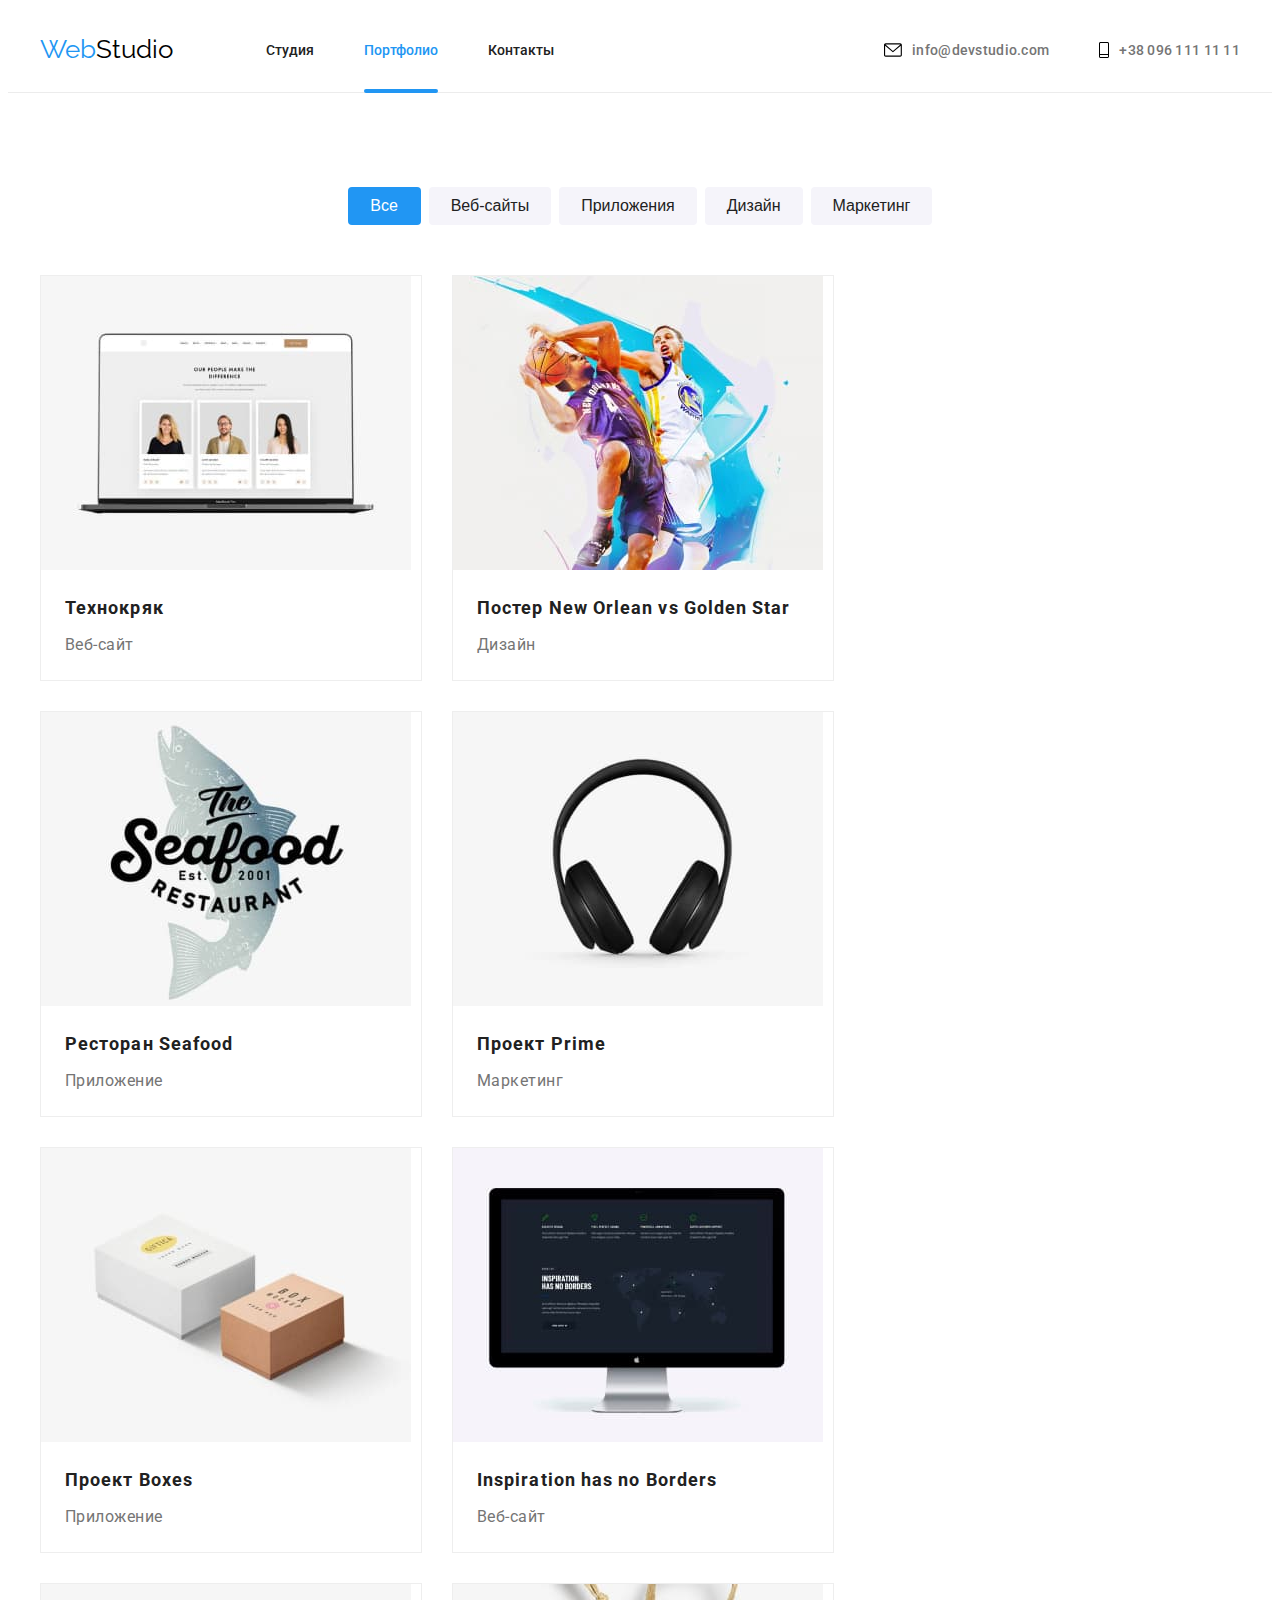
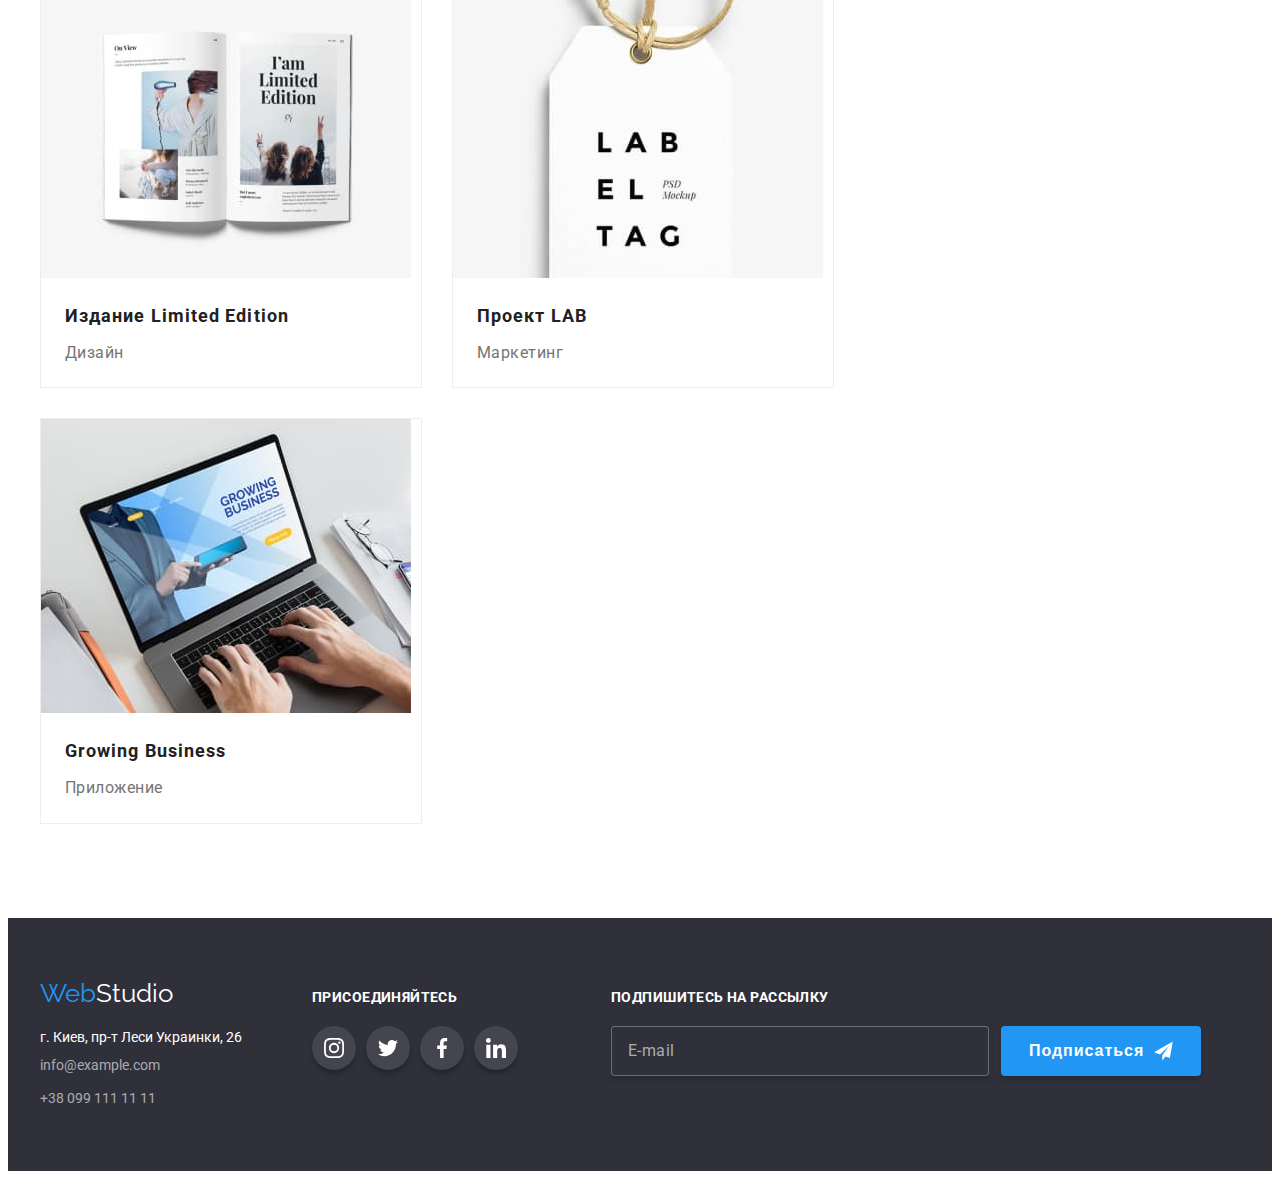
==== portfolio.html @ 9c0ea655 "hw7-start" ====
<!DOCTYPE html>
<html lang="ru">
  <head>
    <meta charset="UTF-8" />
    <meta http-equiv="X-UA-Compatible" content="IE=edge" />
    <meta name="viewport" content="width=device-width, initial-scale=1.0" />
    <title>Портфолио</title>
    <link
      rel="stylesheet"
      href="https://fonts.googleapis.com/css2?family=Raleway:wght@700&family=Roboto:wght@400;500;700;900&display=swap"
    />
    <link
      rel="stylesheet"
      href="https://cdnjs.cloudflare.com/ajax/libs/modern-normalize/1.1.0/modern-normalize.min.css"
      integrity="sha512-wpPYUAdjBVSE4KJnH1VR1HeZfpl1ub8YT/NKx4PuQ5NmX2tKuGu6U/JRp5y+Y8XG2tV+wKQpNHVUX03MfMFn9Q=="
      crossorigin="anonymous"
      referrerpolicy="no-referrer"
    />

    <link rel="stylesheet" href="./css/styles.css" />
  </head>
  <body>
    <header>
      <div class="container">
        <div class="header-nav header">
          <nav class="main-nav">
            <a href="./index.html" class="logo text"
              >Web<span class="logo-two text">Studio</span></a
            >
            <ul class="site-nav">
              <li class="item"><a href="./index.html" class="item-link">Студия</a></li>
              <li class="item">
                <a href="./portfolio.html" class="current item-link">Портфолио</a>
              </li>
              <li class="item"><a href="" class="item-link">Контакты</a></li>
            </ul>
          </nav>
          <ul class="header-contact-list">
            <li class="item">
              <a href="mailto:info@devstudio.com" class="mail">
                <svg class="icon-mail">
                  <use href="./images/icons.svg#icon-mail"></use>
                </svg>
                info@devstudio.com</a
              >
            </li>
            <li class="item">
              <a href="tel:+380961111111" class="phone">
                <svg class="icon-phone">
                  <use href="./images/icons.svg#icon-phone" width="10" height="16"></use>
                </svg>
                +38 096 111 11 11</a
              >
            </li>
          </ul>
        </div>
      </div>
    </header>
    <main>
      <section class="works">
        <div class="container">
          <h1 class="hidden">скрытый заголовок Н1</h1>
          <ul class="btn-text">
            <li class="item"><button type="button" class="secondary-btn btn-all">Все</button></li>
            <li class="item"><button type="button" class="secondary-btn">Веб-сайты</button></li>
            <li class="item"><button type="button" class="secondary-btn">Приложения</button></li>
            <li class="item"><button type="button" class="secondary-btn">Дизайн</button></li>
            <li class="item"><button type="button" class="secondary-btn">Маркетинг</button></li>
          </ul>
          <ul class="pictures">
            <li class="item border">
              <article class="card">
                <div class="card-thumb">
                  <img src="./images-portfolio/img1.jpg" alt="набор фото" />
                  <div class="overlay">
                    <p class="overlay-txt">
                      Ресурс предлагает комплексные предложения с разным уровнем функционала и
                      сервисов. Все это позволит посетителю получить исчерпывающие сведения компании
                      или частном лице.
                    </p>
                  </div>
                </div>
                <div class="card-content">
                  <h2 class="picture-title">Технокряк</h2>
                  <p class="picture-description">Веб-сайт</p>
                </div>
              </article>
            </li>
            <li class="item border">
              <article class="card">
                <div class="card-thumb">
                  <img src="./images-portfolio/img2.jpg" alt="набор фото" />
                  <div class="overlay">
                    <p class="overlay-txt">
                      Ресурс предлагает комплексные предложения с разным уровнем функционала и
                      сервисов. Все это позволит посетителю получить исчерпывающие сведения компании
                      или частном лице.
                    </p>
                  </div>
                </div>
                <div class="card-content">
                  <h2 class="picture-title">Постер New Orlean vs Golden Star</h2>
                  <p class="picture-description">Дизайн</p>
                </div>
              </article>
            </li>
            <li class="item border">
              <article class="card">
                <div class="card-thumb">
                  <img src="./images-portfolio/img3.jpg" alt="набор фото" />
                  <div class="overlay">
                    <p class="overlay-txt">
                      Ресурс предлагает комплексные предложения с разным уровнем функционала и
                      сервисов. Все это позволит посетителю получить исчерпывающие сведения компании
                      или частном лице.
                    </p>
                  </div>
                </div>
                <div class="card-content">
                  <h2 class="picture-title">Ресторан Seafood</h2>
                  <p class="picture-description">Приложение</p>
                </div>
              </article>
            </li>
            <li class="item border">
              <article class="card">
                <div class="card-thumb">
                  <img src="./images-portfolio/img4.jpg" alt="набор фото" />
                  <div class="overlay">
                    <p class="overlay-txt">
                      Ресурс предлагает комплексные предложения с разным уровнем функционала и
                      сервисов. Все это позволит посетителю получить исчерпывающие сведения компании
                      или частном лице.
                    </p>
                  </div>
                </div>
                <div class="card-content">
                  <h2 class="picture-title">Проект Prime</h2>
                  <p class="picture-description">Маркетинг</p>
                </div>
              </article>
            </li>
            <li class="item border">
              <article class="card">
                <div class="card-thumb">
                  <img src="./images-portfolio/img5.jpg" alt="набор фото" />
                  <div class="overlay">
                    <p class="overlay-txt">
                      Ресурс предлагает комплексные предложения с разным уровнем функционала и
                      сервисов. Все это позволит посетителю получить исчерпывающие сведения компании
                      или частном лице.
                    </p>
                  </div>
                </div>
                <div class="card-content">
                  <h2 class="picture-title">Проект Boxes</h2>
                  <p class="picture-description">Приложение</p>
                </div>
              </article>
            </li>
            <li class="item border">
              <article class="card">
                <div class="card-thumb">
                  <img src="./images-portfolio/img6.jpg" alt="набор фото" />
                  <div class="overlay">
                    <p class="overlay-txt">
                      Ресурс предлагает комплексные предложения с разным уровнем функционала и
                      сервисов. Все это позволит посетителю получить исчерпывающие сведения компании
                      или частном лице.
                    </p>
                  </div>
                </div>
                <div class="card-content">
                  <h2 class="picture-title">Inspiration has no Borders</h2>
                  <p class="picture-description">Веб-сайт</p>
                </div>
              </article>
            </li>
            <li class="item border">
              <article class="card">
                <div class="card-thumb">
                  <img src="./images-portfolio/img7.jpg" alt="набор фото" />
                  <div class="overlay">
                    <p class="overlay-txt">
                      Ресурс предлагает комплексные предложения с разным уровнем функционала и
                      сервисов. Все это позволит посетителю получить исчерпывающие сведения компании
                      или частном лице.
                    </p>
                  </div>
                </div>
                <div class="card-content">
                  <h2 class="picture-title">Издание Limited Edition</h2>
                  <p class="picture-description">Дизайн</p>
                </div>
              </article>
            </li>
            <li class="item border">
              <article class="card">
                <div class="card-thumb">
                  <img src="./images-portfolio/img8.jpg" alt="набор фото" />
                  <div class="overlay">
                    <p class="overlay-txt">
                      Ресурс предлагает комплексные предложения с разным уровнем функционала и
                      сервисов. Все это позволит посетителю получить исчерпывающие сведения компании
                      или частном лице.
                    </p>
                  </div>
                </div>
                <div class="card-content">
                  <h2 class="picture-title">Проект LAB</h2>
                  <p class="picture-description">Маркетинг</p>
                </div>
              </article>
            </li>
            <li class="item border">
              <article class="card">
                <div class="card-thumb">
                  <img src="./images-portfolio/img9.jpg" alt="набор фото" />
                  <div class="overlay">
                    <p class="overlay-txt">
                      Ресурс предлагает комплексные предложения с разным уровнем функционала и
                      сервисов. Все это позволит посетителю получить исчерпывающие сведения компании
                      или частном лице.
                    </p>
                  </div>
                </div>
                <div class="card-content">
                  <h2 class="picture-title">Growing Business</h2>
                  <p class="picture-description">Приложение</p>
                </div>
              </article>
            </li>
          </ul>
        </div>
      </section>
    </main>
    <footer>
      <div class="container">
        <div class="footer-content">
          <div class="footer">
            <a href="./index.html" class="logo text"
              >Web<span class="logo-three text">Studio</span></a
            >

            <address>
              <ul class="footer-contact-list">
                <li class="footer-adress">
                  <a href="https://goo.gl/maps/QL9woeG6s1fVLZXF6" target="blank"
                    >г. Киев, пр-т Леси Украинки, 26</a
                  >
                </li>
                <li class="footer-contact mail">
                  <a href="mailto:info@devstudio.com">info@example.com</a>
                </li>
                <li class="footer-contact tel">
                  <a href="tel:+380961111111">+38 099 111 11 11</a>
                </li>
              </ul>
            </address>
          </div>
          <div class="footer-join">
            <h3 class="join">присоединяйтесь</h3>
            <ul class="footer-links">
              <li class="link">
                <a href="" class="footer-bg-link">
                  <svg class="footer-social-link">
                    <use href="./images/icons.svg#icon-instagram"></use>
                  </svg>
                </a>
              </li>
              <li class="link">
                <a href="" class="footer-bg-link">
                  <svg class="footer-social-link">
                    <use href="./images/icons.svg#icon-twitter"></use>
                  </svg>
                </a>
              </li>
              <li class="link">
                <a href="" class="footer-bg-link">
                  <svg class="footer-social-link">
                    <use href="./images/icons.svg#icon-facebook"></use>
                  </svg>
                </a>
              </li>
              <li class="link">
                <a href="" class="footer-bg-link">
                  <svg class="footer-social-link">
                    <use href="./images/icons.svg#icon-linkedin"></use>
                  </svg>
                </a>
              </li>
            </ul>
          </div>
          <div class="subscribe">
            <p class="subs-title">Подпишитесь на рассылку</p>
            <form class="subs-form">
              <input type="email" name="mail" id="mail" placeholder="E-mail" class="subs-mail" />
              <button type="submit" class="btn-send">
                Подписаться<svg class="icon-send">
                  <use href="./images/icons.svg#icon-send"></use>
                </svg>
              </button>
            </form>
          </div>
        </div>
      </div>
    </footer>
  </body>
</html>
---- css/styles.css ----
/* general */
:root {
  --title-text-color: #212121;
  --text-color: #757575;
  --accent-color: #2196f3;
  --btn-bg-color: #f5f4fa;
  --bg-color: #ffffff;
  --secondary-bg-color: #f5f4fa;
  --primary-btn-hover-color: #188ce8;

  --pictures-margin: 30px;
}

body {
  background-color: var(--bg-color);
  font-family: 'Roboto', sans-serif;
}

.container {
  width: 1200px;
  padding-right: 15px;
  padding-left: 15px;
  margin-left: auto;
  margin-right: auto;
  /* outline: solid 3px red; */
}

.visually-hidden {
  position: absolute;
  width: 1px;
  height: 1px;
  margin: -1px;
  border: 0;
  padding: 0;

  white-space: nowrap;
  clip-path: inset(100%);
  clip: rect(0 0 0 0);
  overflow: hidden;
}

h1,
h2,
h3,
h4,
h5,
h6,
p {
  margin: 0;
}

ul {
  list-style: none;
  padding-left: 0px;
  margin: 0;
}

a {
  display: block;
  text-decoration: none;
  font-style: normal;
}

img {
  display: block;
  max-width: 100%;
}
.hidden {
  display: none;
  margin-top: 0px;
  margin-bottom: 0px;
}

/* header and footer */
.logo {
  color: var(--accent-color);
  font-family: 'Raleway', sans-serif;
  font-size: 26px;
}

.main-nav .logo {
  margin-right: 93px;
  padding-top: 24px;
  padding-bottom: 24px;
}

.logo-two {
  color: #000000;
  font-family: 'Raleway', sans-serif;
  font-size: 26px;
}
.logo-three {
  color: var(--bg-color);
}
.main-nav .text {
  line-height: 1.38;
}
.footer .text {
  line-height: 1.17;
}

.header a:hover,
.header a:focus,
.footer a:hover,
.footer a:focus {
  color: var(--accent-color);
}

/* header */
.header-nav {
  display: flex;
  text-align: center;
}

.main-nav {
  display: flex;
  align-items: center;
  padding: 0;
  margin-right: auto;
}

.site-nav {
  font-weight: 500;
  font-size: 14px;
  line-height: 1.17;
  display: flex;
}

.site-nav .current {
  color: var(--accent-color);

  position: relative;
}

.current::after {
  content: '';

  position: absolute;

  bottom: -3px;

  display: block;
  width: 100%;
  height: 4px;

  background-color: var(--accent-color);
  border-radius: 2px;
}

.site-nav .item:not(:last-child) {
  margin-right: 50px;
}
.site-nav a {
  display: inline-block;
  padding-top: 32px;
  padding-bottom: 32px;
  color: var(--title-text-color);
}

.header-contact-list {
  display: flex;
  align-items: center;
  line-height: 1.17;
  font-size: 14px;
  font-weight: 500;
  letter-spacing: 0.02em;
}

.header-contact-list .item + .item {
  margin-left: 50px;
}

.header-contact-list a {
  display: inline-flex;
  align-items: center;
  padding-top: 32px;
  padding-bottom: 32px;
  margin-bottom: 0;
  color: var(--text-color);

  transition: color 250ms cubic-bezier(0.4, 0, 0.2, 1);
}

.header-contact-list .mail:hover,
.header-contact-list .mail:focus {
  fill: var(--accent-color);
}

.header-contact-list .phone:hover,
.header-contact-list .phone:focus {
  fill: var(--accent-color);
}

.icon-mail {
  margin-right: 10px;

  width: 18px;
  height: 18px;

  transition: fill 250ms cubic-bezier(0.4, 0, 0.2, 1);
}

.icon-phone {
  width: 10px;
  height: 16px;

  margin-right: 10px;

  transition: fill 250ms cubic-bezier(0.4, 0, 0.2, 1);
}

header {
  border-bottom: 1px solid #ececec;
}

/* hero */
.hero {
  background-color: #2f303a;
  text-align: center;
  padding-top: 200px;
  padding-bottom: 200px;

  max-width: 1600px;
  height: 600px;
  margin-left: auto;
  margin-right: auto;
  background-image: linear-gradient(rgba(47, 48, 58, 0.4), rgba(47, 48, 58, 0.4)),
    url(../images/bg-hero.jpg);
  background-position: center;
  background-repeat: no-repeat;
  background-size: cover;
}

.hero-title {
  color: var(--bg-color);
  width: 696px;
  font-family: Roboto;
  font-size: 44px;
  font-weight: 900;
  letter-spacing: 0.06em;
  line-height: 1.36;
  text-transform: uppercase;
  display: inline-block;
  text-align: center;
  margin: 0 0 30px 0;
}
.primary-btn {
  color: var(--bg-color);
  background-color: var(--accent-color);
  cursor: pointer;
  border: none;
  line-height: 1.8;
  letter-spacing: 0.06em;
  text-align: center;
  font-size: 16px;
  font-weight: 700;
  border-radius: 4px;
  padding: 10px 32px;
  display: block;
  margin: auto;

  transition: background-color 250ms cubic-bezier(0.4, 0, 0.2, 1);
}

.primary-btn:hover,
.primary-btn:focus {
  background-color: var(--primary-btn-hover-color);
}

/* features */
.features {
  padding-top: 94px;
  padding-bottom: 94px;
}

.features-list {
  display: flex;
  margin-left: calc(-1 * var(--pictures-margin));
}

.features-list .item {
  flex-basis: calc(100% / 4 - var(--pictures-margin));
  margin-left: var(--pictures-margin);
}

.features-icons {
  display: flex;
  justify-content: center;
  align-items: center;
  height: 120px;
  background-color: var(--btn-bg-color);
  margin-bottom: 30px;
}

.icons {
  width: 70px;
  height: 70px;
}

/* 
.features-list .item::before {
  display: block;
  content: '';
  height: 120px;
  background-color: var(--btn-bg-color);
  background-repeat: no-repeat;
  background-position: center;
}

/* .icon-antenna::before {
  background-image: url(../images/antenna.svg);
}
.icon-clock::before {
  background-image: url(../images/clock.svg);
}
.icon-diagram::before {
  background-image: url(../images/diagram.svg);
}
.icon-astronaut::before {
  background-image: url(../images/astronaut.svg);
} */

.feature-title {
  font-weight: 700;
  font-size: 14px;
  line-height: 16px;
  letter-spacing: 0.03em;
  text-transform: uppercase;
  margin-bottom: 10px;
}
.feature-description {
  color: var(--text-color);
  line-height: 1.7;
  font-weight: 400;
  font-size: 14px;
  letter-spacing: 0.03em;
  text-align: left;
}

/* we-do */
.we-do {
  padding-bottom: 94px;
}

.we-do-title {
  color: var(--title-text-color);
  font-size: 14px;
  line-height: 1.17;
  text-align: center;
  font-weight: 700;
  font-size: 36px;
  margin-bottom: 50px;
}
.we-do-foto {
  display: flex;
  margin-left: calc(-1 * var(--pictures-margin));
}
.we-do-foto .item {
  flex-basis: calc(100% / 3 - var(--pictures-margin));
  margin-left: var(--pictures-margin);
}

.label {
  position: relative;

  display: flex;

  justify-content: center;
  align-items: flex-end;
}

.label-txt {
  position: absolute;

  display: flex;
  justify-content: center;
  align-items: center;

  width: 100%;
  height: 70px;

  font-weight: 700;
  font-size: 14px;
  line-height: 1.14;
  text-align: center;
  letter-spacing: 0.03em;
  text-transform: uppercase;

  color: var(--bg-color);
  background-color: rgba(47, 48, 58, 0.8);
}

/* our team */
.our-team {
  background-color: var(--secondary-bg-color);

  padding-top: 94px;
  padding-bottom: 94px;
  margin-left: auto;
  margin-right: auto;
}

.our-team-title {
  color: var(--title-text-color);
  line-height: 1.17;
  text-align: center;
  font-weight: 700;
  font-size: 36px;
  margin-bottom: 50px;
}
.our-team-foto {
  display: flex;
  margin-left: calc(-1 * var(--pictures-margin));
}
.team-item {
  flex-basis: calc(100% / 4 - var(--pictures-margin));
  margin-left: var(--pictures-margin);
  background-color: var(--bg-color);

  border-radius: 0px 0px 4px 4px;
  box-shadow: 0px 4px 4px 0px #00000040;
}

.card-team-content {
  padding: 30px 32px;
}

.our-team-name {
  font-weight: 500;
  font-size: 16px;
  line-height: 1.17;
  margin-bottom: 10px;
  text-align: center;
}

.our-team-prof {
  color: var(--text-color);
  font-weight: 400;
  font-size: 16px;
  line-height: 1.17;
  text-align: center;
  margin-bottom: 16px;
}

.our-team-links {
  display: flex;
}

.bg-link {
  display: flex;
  align-items: center;
  justify-content: center;

  color: #afb1b8;

  border-radius: 50%;

  width: 44px;
  height: 44px;

  transition: color 250ms cubic-bezier(0.4, 0, 0.2, 1),
    background-color 250ms cubic-bezier(0.4, 0, 0.2, 1);
}

.link:not(:last-child) {
  margin-right: 10px;
}

.bg-link:hover {
  color: var(--bg-color);
  background-color: var(--accent-color);
}

.social-link {
  fill: currentColor;

  width: 20px;
  height: 20px;
}

.clients {
  background-color: var(--bg-color);

  padding-top: 94px;
  padding-bottom: 94px;
  margin-right: auto;
  margin-left: auto;
}

.regular-clients {
  font-size: 36px;
  font-weight: 700;
  line-height: 1.17;
  letter-spacing: 0.03em;
  text-align: center;
  margin-bottom: 50px;
}

.our-clients {
  display: flex;
  margin-left: calc(-1 * var(--pictures-margin));
}

.our-clients .item {
  flex-basis: calc(100% / 6 - var(--pictures-margin));
  margin-left: var(--pictures-margin);

  width: 170px;
  height: 92px;
  border: 1px solid #afb1b8;
  border-radius: 4px;

  display: flex;
  align-items: center;
  justify-content: center;

  cursor: pointer;

  transition: fill 250ms cubic-bezier(0.4, 0, 0.2, 1), border 250ms cubic-bezier(0.4, 0, 0.2, 1);
}

.item:hover .icon,
.item:focus .icon {
  fill: var(--accent-color);
}

.our-clients .item:hover {
  border: 1px solid var(--accent-color);
}

.icon {
  fill: #afb1b8;
}

.icon {
  width: 106px;
  height: 60px;
}

/* footer */
footer {
  background-color: #2f303a;
  padding-top: 60px;
  padding-bottom: 60px;
}

.footer-content {
  display: flex;
  align-items: baseline;
}

.footer-adress a {
  color: var(--bg-color);
  line-height: 1.17;

  transition: color 250ms cubic-bezier(0.4, 0, 0.2, 1);
}

.footer-contact a {
  color: rgba(255, 255, 255, 0.6);
  line-height: 1.7;

  transition: color 250ms cubic-bezier(0.4, 0, 0.2, 1);
}

.footer-contact-list {
  line-height: 1.17;
  font-size: 14px;
}
footer .text {
  margin-bottom: 20px;
}

.footer-adress {
  margin-bottom: 9px;
}
.mail {
  margin-bottom: 9px;
}

.footer-join {
  margin-left: 70px;
  margin-right: 93px;
}

.join {
  font-size: 14px;
  font-style: normal;
  font-weight: 700;
  line-height: 1.17;
  letter-spacing: 0.03em;
  text-transform: uppercase;

  color: var(--bg-color);

  margin-bottom: 20px;
}

.footer-links {
  display: flex;
}

.footer-bg-link {
  display: flex;
  align-items: center;
  justify-content: center;

  background-color: #ffffff1a;
  width: 44px;
  height: 44px;

  box-shadow: 0px 4px 4px 0px #00000040;
  border-radius: 50%;

  transition: background-color 250ms cubic-bezier(0.4, 0, 0.2, 1);
}

.link:not(:last-child) {
  margin-right: 10px;
}

.footer-bg-link:hover {
  background-color: var(--accent-color);
}

.footer-social-link {
  fill: var(--bg-color);

  width: 20px;
  height: 20px;
}

.subs-title {
  font-size: 14px;
  font-weight: 700;
  line-height: 1.14;
  letter-spacing: 0.03em;
  text-transform: uppercase;

  color: var(--bg-color);

  margin-bottom: 20px;
}

.subs-form {
  display: flex;
}

.subscribe ::placeholder {
  font-family: Roboto;
  font-size: 16px;
  line-height: 1.25;
  letter-spacing: 0.03em;
  text-align: left;

  color: rgba(255, 255, 255, 0.6);
}

.subs-mail {
  width: 358px;
  margin-right: 12px;

  padding-left: 16px;

  border: 1px solid rgba(255, 255, 255, 0.3);
  box-shadow: 0px 4px 4px 0px rgba(0, 0, 0, 0.15);
  border-radius: 4px;

  background-color: rgba(47, 48, 58, 1);
  outline: none;
  color: rgba(255, 255, 255, 0.6);
}

.btn-send {
  color: var(--bg-color);
  background-color: var(--accent-color);
  cursor: pointer;
  border: none;
  line-height: 1.87;
  letter-spacing: 0.06em;
  align-items: center;

  font-size: 16px;
  font-weight: 700;
  border-radius: 4px;

  box-shadow: 0px 4px 4px rgba(0, 0, 0, 0.15);

  padding: 10px 28px;
  display: flex;
  margin: auto;
  width: 200px;
  height: 50px;

  transition: background-color 250ms cubic-bezier(0.4, 0, 0.2, 1);
}

.icon-send {
  width: 24px;
  height: 24px;

  margin-left: 10px;

  fill: var(--bg-color);
}

/* PORTFOLIO */
.works {
  padding-top: 94px;
  padding-bottom: 94px;
}
/* Buttons */
.btn-text {
  display: flex;
  justify-content: center;
  margin-bottom: 50px;
}
.btn-text .item:not(:last-child) {
  margin-right: 8px;
}
.secondary-btn,
.btn-all {
  background-color: var(--btn-bg-color);
  color: var(--title-text-color);
  cursor: pointer;
  line-height: 1.62;
  font-size: 16px;
  font-weight: 500;
  border: none;
  border-radius: 4px;
  padding: 6px 22px;
  display: block;
  min-width: 73px;
  text-align: center;

  transition: color 250ms cubic-bezier(0.4, 0, 0.2, 1),
    background-color 250ms cubic-bezier(0.4, 0, 0.2, 1),
    box-shadow 250ms cubic-bezier(0.4, 0, 0.2, 1);
}

.btn-all {
  background-color: var(--accent-color);
  color: var(--bg-color);
}

.secondary-btn:hover,
.secondary-btn:focus,
.btn-all:hover,
.btn-all:focus {
  background-color: var(--accent-color);
  color: var(--bg-color);
  box-shadow: 0px 2px 2px 0px #0000001f;
  box-shadow: 0px 1px 2px 0px #00000014;
  box-shadow: 0px 3px 1px 0px #0000001a;
}

.pictures {
  display: flex;
  flex-wrap: wrap;

  margin-left: calc(-1 * var(--pictures-margin));
  margin-top: calc(-1 * var(--pictures-margin));
}

.card-thumb {
  position: relative;

  overflow: hidden;
}

.overlay {
  position: absolute;
  top: 0;
  left: 0;
  width: 100%;
  height: 100%;

  background-color: rgba(33, 150, 243, 0.9);

  transform: translateY(100%);
  transition: transform 250ms cubic-bezier(0.4, 0, 0.2, 1);
}

.overlay-txt {
  position: absolute;

  padding: 63px 24px;

  font-size: 18px;
  line-height: 1.56;
  letter-spacing: 0.03em;
  color: var(--bg-color);
}

.pictures .item {
  flex-basis: calc(100% / 3 - var(--pictures-margin));
  margin-left: var(--pictures-margin);
  margin-top: var(--pictures-margin);

  transition: box-shadow 250ms cubic-bezier(0.4, 0, 0.2, 1);
}

.pictures .item:hover,
.pictures .item:focus {
  box-shadow: 0px 4px 4px 0px #00000040;
}

.pictures .item:hover .overlay {
  transform: translateY(0);
}

.border {
  border: 1px solid #eeeeee;
}

.card-content {
  padding: 20px 24px;
}

.picture-title {
  color: var(--title-text-color);
  font-size: 18px;
  font-weight: 700;
  line-height: 2;
  letter-spacing: 0.06em;
  margin-bottom: 4px;
}

.picture-description {
  color: var(--text-color);
  font-size: 16px;
  font-weight: 400;
  line-height: 1.87;
  letter-spacing: 0.03em;
}

/* МОДАЛЬНОЕ ОКНО */

.backdrop {
  position: fixed;
  top: 0;
  left: 0;
  width: 100%;
  height: 100%;

  background-color: rgba(0, 0, 0, 0.2);

  opacity: 1;

  transition: opacity 250ms cubic-bezier(0.4, 0, 0.2, 1);
}

.backdrop.is-hidden {
  opacity: 0;
  pointer-events: none;
  /* visibility: hidden; */
}

.backdrop.is-hidden .modal {
  transform: translate(-50%, -50%) scale(0.8);
}

.modal {
  position: absolute;
  top: 50%;
  left: 50%;

  min-width: 528px;
  min-height: 581px;

  background-color: var(--bg-color);

  transform: translate(-50%, -50%) scale(1);
  transition: transform 20ms cubic-bezier(0.4, 0, 0.2, 1);

  box-shadow: 0px 1px 3px rgba(0, 0, 0, 0.12), 0px 1px 1px rgba(0, 0, 0, 0.14),
    0px 2px 1px rgba(0, 0, 0, 0.2);
  border-radius: 4px;
}

.btn-close {
  position: absolute;
  background-color: var(--bg-color);

  width: 30px;
  height: 30px;

  right: 8px;
  top: 8px;

  padding: 6px;

  border: none;
  border-radius: 50%;
  border: 1px solid #0000001a;
  cursor: pointer;

  transition: background-color 1250ms cubic-bezier(0.4, 0, 0.2, 1);
}

.btn-modal-close {
  fill: black;

  width: 11px;
  height: 11px;

  transition: fill 250ms cubic-bezier(0.4, 0, 0.2, 1);
}

.btn-close:hover .btn-modal-close,
.btn-close:focus .btn-modal-close {
  fill: var(--accent-color);
}

.modal-title {
  margin-bottom: 12px;
  margin-left: auto;
  margin-right: auto;
  font-size: 20px;
  font-weight: 700;
  line-height: 1.15;
  letter-spacing: 0.03em;

  color: rgba(33, 33, 33, 1);
}

.form {
  margin-left: auto;
  margin-right: auto;

  padding: 40px;
}

.form-field:not(:last-child) {
  margin-bottom: 10px;
}

.form-field:nth-child(5) {
  margin-bottom: 0;
}

.form-field {
  display: flex;
  flex-direction: column;
}

.position {
  position: relative;
  display: inline-block;
}

.form-label {
  display: inline-block;
  margin-bottom: 4px;

  color: var(--text-color);

  font-size: 12px;
  line-height: 1.7;
  letter-spacing: 0.01em;
}

.form-input {
  display: inline-block;
  padding: 11px 12px;
  padding-left: 42px;

  width: 100%;
  height: 40px;

  border: 1px solid rgba(33, 33, 33, 0.2);
  border-radius: 4px;

  transition: border 250ms cubic-bezier(0.4, 0, 0.2, 1);
}

.form-textarea {
  display: inline-block;
  padding: 12px 16px;

  margin-bottom: 20px;

  height: 120px;

  border: 1px solid rgba(33, 33, 33, 0.2);
  border-radius: 4px;

  font-size: 14px;
  line-height: 1.14;
  letter-spacing: 0.01em;

  color: rgba(117, 117, 117, 0.5);

  transition: border 250ms cubic-bezier(0.4, 0, 0.2, 1);
}

.form-textarea:focus-within {
  border: 1px solid var(--accent-color);
  outline: none;
}

.form-textarea:not(:placeholder-shown) {
  border-color: var(--accent-color);
}

.icon-modal {
  position: absolute;

  top: 50%;
  left: 12px;

  transform: translateY(-50%);

  width: 18px;
  height: 18px;

  fill: var(--title-text-color);

  transition: fill 250ms cubic-bezier(0.4, 0, 0.2, 1);
}

.form-field:focus-within .icon-modal,
.form-input:not(:placeholder-shown) + .icon-modal {
  fill: var(--accent-color);
}

.form-input:focus-within,
.form-input:not(:placeholder-shown) {
  border: 1px solid var(--accent-color);
  outline: none;
}

.btn-send-modal {
  color: var(--bg-color);
  background-color: var(--accent-color);
  cursor: pointer;
  border: none;
  line-height: 1.87;
  letter-spacing: 0.06em;
  text-align: center;
  font-size: 16px;
  font-weight: 700;
  border-radius: 4px;
  padding: 10px 55px;
  display: block;
  margin: auto;

  transition: background-color 250ms cubic-bezier(0.4, 0, 0.2, 1);
}

.btn-send-modal:hover,
.btn-send-modal:focus {
  background-color: var(--primary-btn-hover-color);
}

.check-field {
  display: flex;
  align-items: center;
  justify-content: center;

  margin-bottom: 30px;
}

.agreement {
  display: inline-block;

  font-size: 14px;
  line-height: 1.71;
  letter-spacing: 0.03em;

  color: var(--text-color);
}

.agreement-two {
  display: inline-block;
  color: var(--accent-color);
}

.checkbox {
  position: absolute;
  width: 1px;
  height: 1px;
  margin: -1px;
  border: 0;
  padding: 0;

  white-space: nowrap;
  clip-path: inset(100%);
  clip: rect(0 0 0 0);
  overflow: hidden;
}

.checkbox-label {
  display: inline-block;

  width: 16px;
  height: 15px;

  margin-right: 8.38px;

  border: 2px solid var(--title-text-color);
  border-radius: 4px;

  transition: background-color 250ms cubic-bezier(0.4, 0, 0.2, 1),
    background-image 250ms cubic-bezier(0.4, 0, 0.2, 1),
    background-size 250ms cubic-bezier(0.4, 0, 0.2, 1);
}

.checkbox:checked + .checkbox-label {
  border-color: transparent;
  background-color: var(--accent-color);
  background-image: url(../images/icon\ check.svg);
  background-size: contain;
  background-origin: border-box;
}
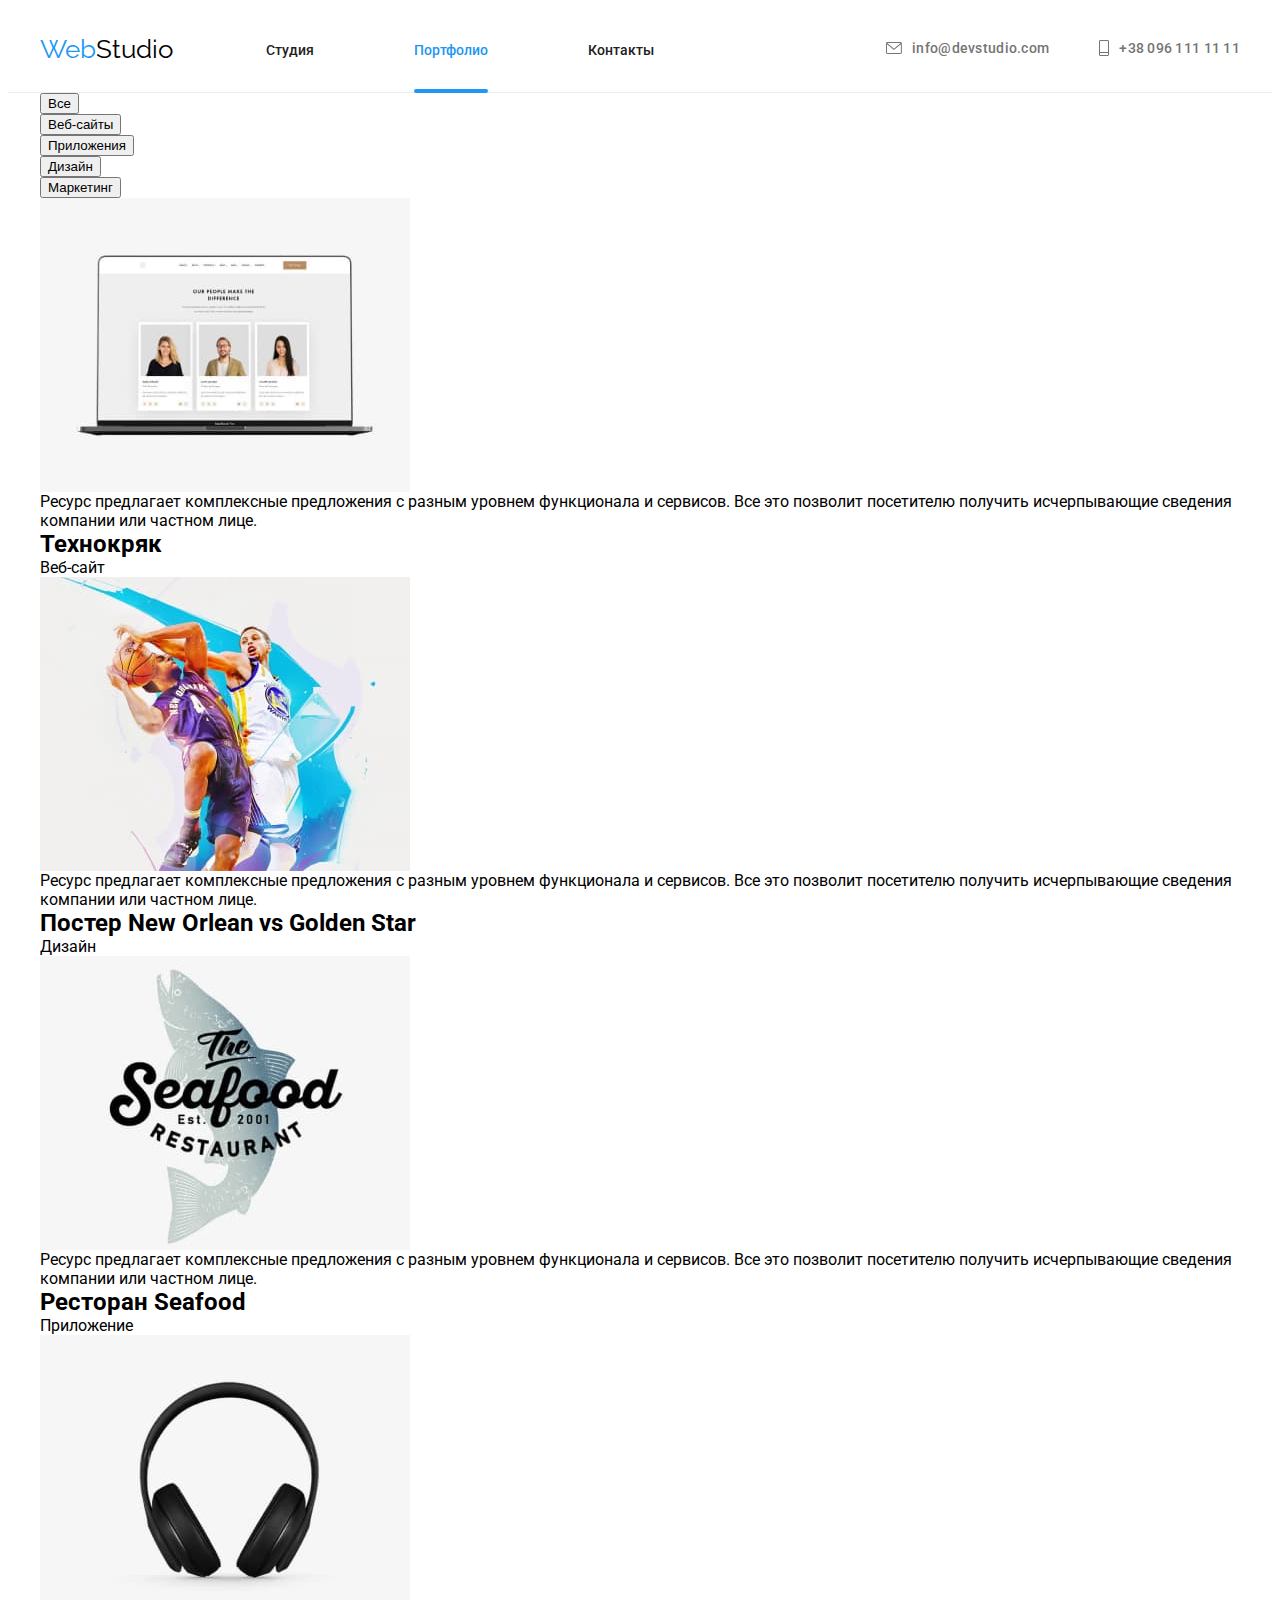
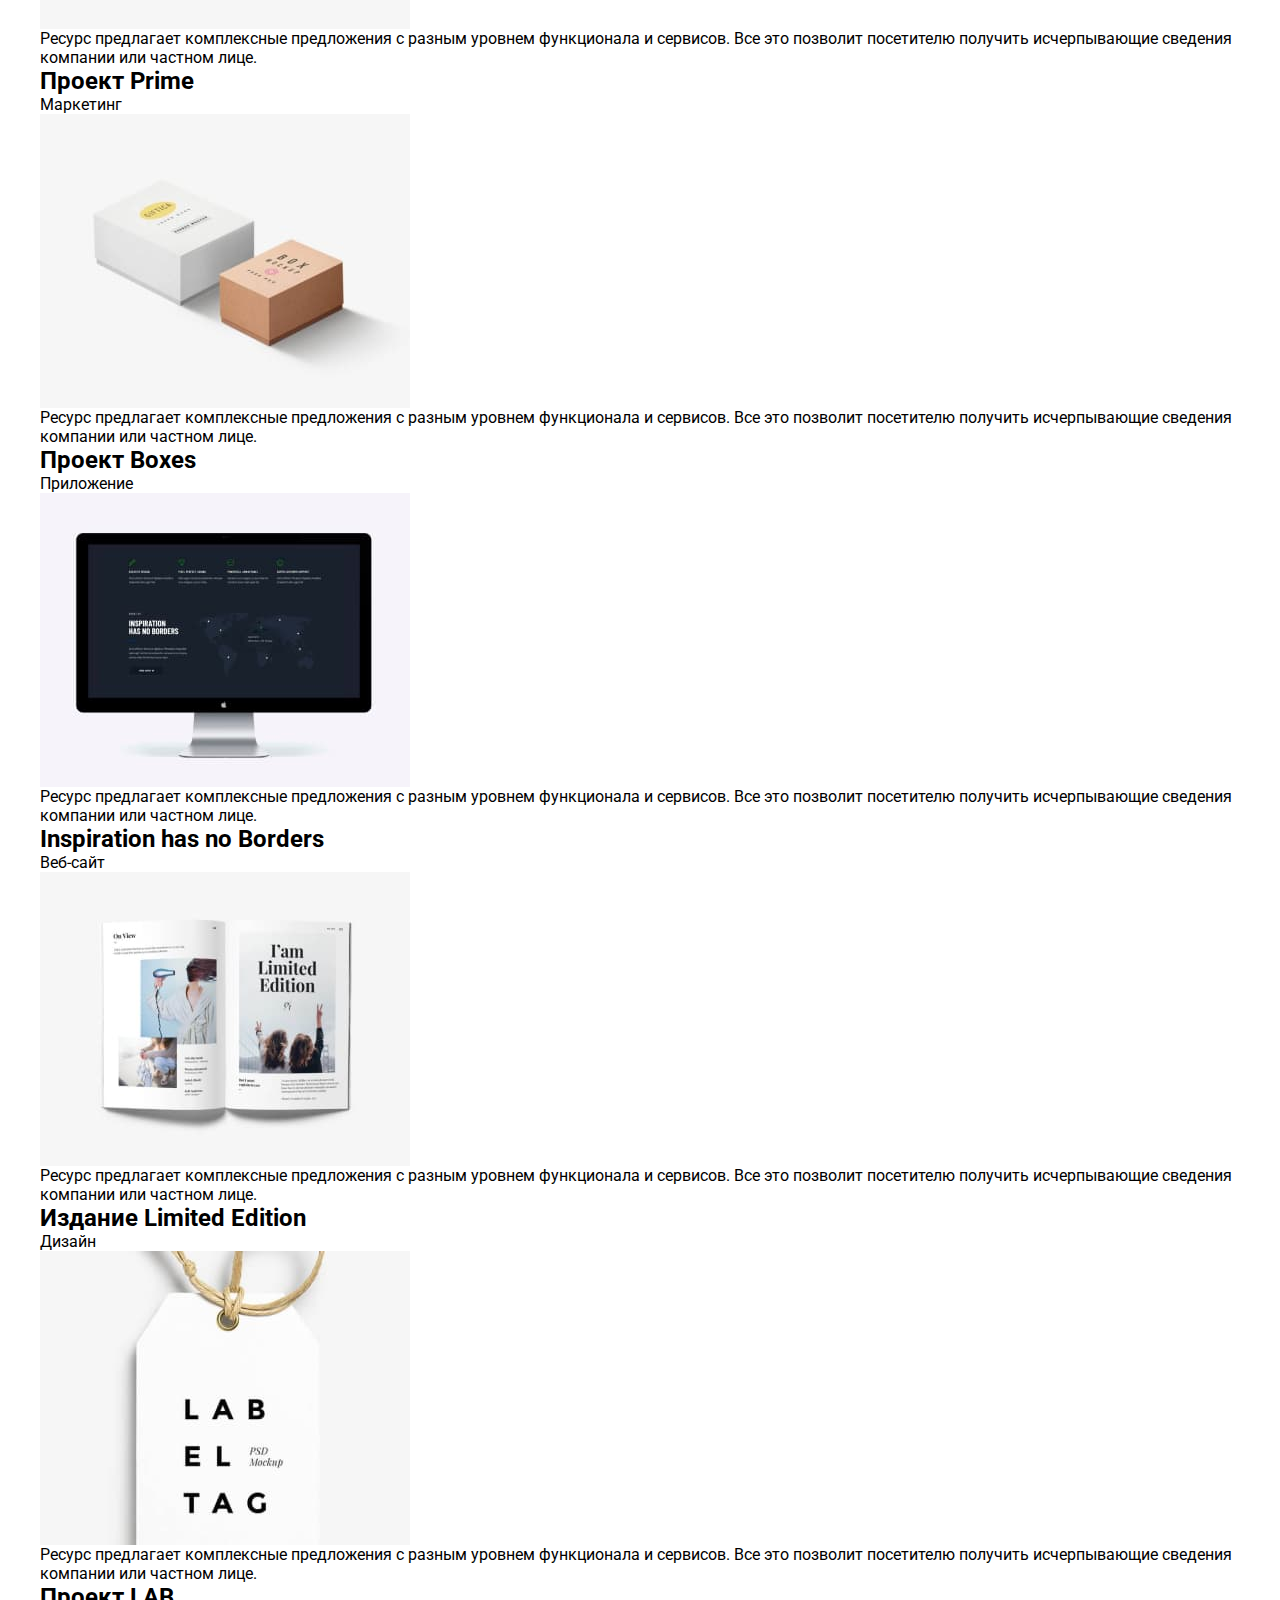
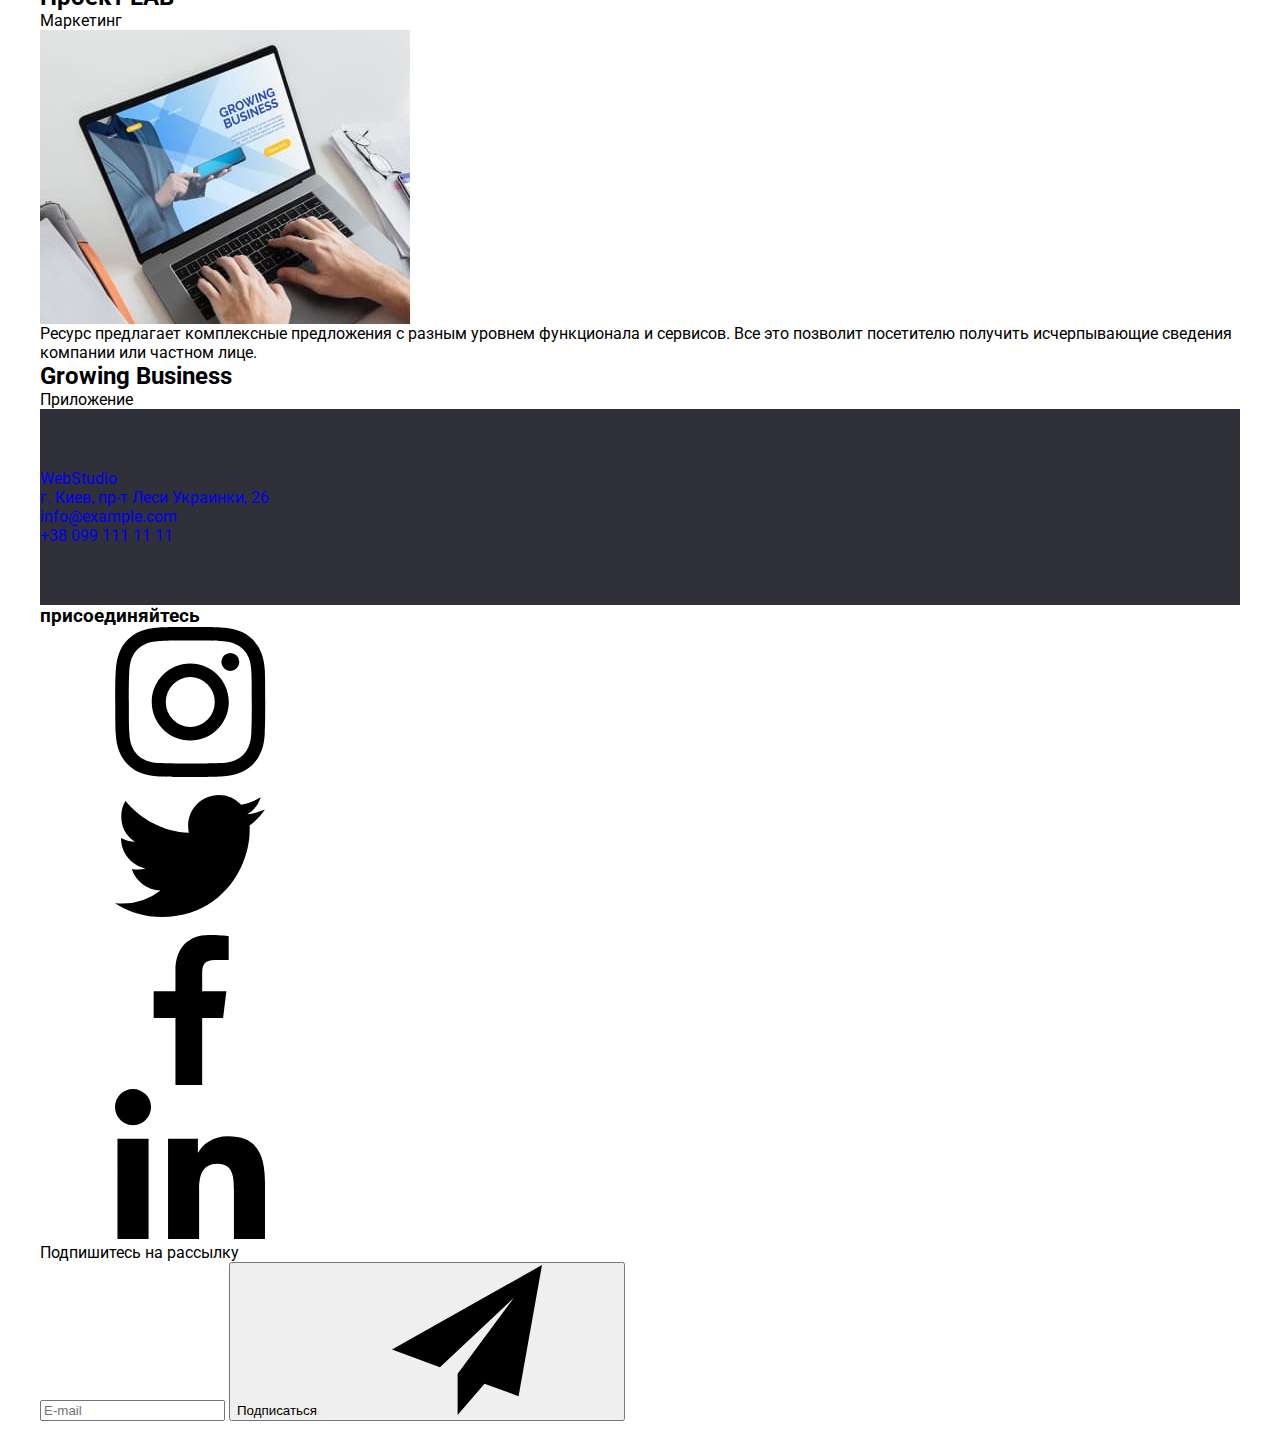
==== commit 9f76f877: "pictures" ====
--- a/portfolio.html
+++ b/portfolio.html
@@ -17,37 +17,40 @@
       referrerpolicy="no-referrer"
     />
 
-    <link rel="stylesheet" href="./css/styles.css" />
+    <link rel="stylesheet" href="./css/main.min.css" />
   </head>
   <body>
-    <header>
+    <header class="header">
       <div class="container">
-        <div class="header-nav header">
-          <nav class="main-nav">
-            <a href="./index.html" class="logo text"
-              >Web<span class="logo-two text">Studio</span></a
+        <div class="header__header-nav">
+          <nav class="header__main-nav">
+            <a href="./index.html" class="header__logo header__text"
+              >Web<span class="header__logo-two header__text">Studio</span></a
             >
-            <ul class="site-nav">
-              <li class="item"><a href="./index.html" class="item-link">Студия</a></li>
-              <li class="item">
-                <a href="./portfolio.html" class="current item-link">Портфолио</a>
-              </li>
-              <li class="item"><a href="" class="item-link">Контакты</a></li>
+            <ul class="header__site-nav">
+              <li class="header__item">
+                <a href="./index.html" class="header__item-link">Студия</a>
+              </li>
+              <li class="header__item">
+                <a href="./portfolio.html" class="current header__item-link">Портфолио</a>
+              </li>
+              <li class="header__item"><a href="" class="header__item-link">Контакты</a></li>
             </ul>
           </nav>
-          <ul class="header-contact-list">
-            <li class="item">
-              <a href="mailto:info@devstudio.com" class="mail">
-                <svg class="icon-mail">
+          <ul class="header__header-contact-list">
+            <li class="header__item">
+              <a href="mailto:info@devstudio.com" class="header__contact-link"
+                ><svg class="header__icon-mail" width="16" height="12">
                   <use href="./images/icons.svg#icon-mail"></use>
                 </svg>
+
                 info@devstudio.com</a
               >
             </li>
-            <li class="item">
-              <a href="tel:+380961111111" class="phone">
-                <svg class="icon-phone">
-                  <use href="./images/icons.svg#icon-phone" width="10" height="16"></use>
+            <li class="header__item">
+              <a href="tel:+380961111111" class="header__contact-link"
+                ><svg class="header__icon-phone" width="10" height="16">
+                  <use href="./images/icons.svg#icon-phone"></use>
                 </svg>
                 +38 096 111 11 11</a
               >
@@ -59,39 +62,49 @@
     <main>
       <section class="works">
         <div class="container">
-          <h1 class="hidden">скрытый заголовок Н1</h1>
-          <ul class="btn-text">
-            <li class="item"><button type="button" class="secondary-btn btn-all">Все</button></li>
-            <li class="item"><button type="button" class="secondary-btn">Веб-сайты</button></li>
-            <li class="item"><button type="button" class="secondary-btn">Приложения</button></li>
-            <li class="item"><button type="button" class="secondary-btn">Дизайн</button></li>
-            <li class="item"><button type="button" class="secondary-btn">Маркетинг</button></li>
+          <h1 class="visually-hidden">скрытый заголовок Н1</h1>
+          <ul class="works__btn-text">
+            <li class="works__item">
+              <button type="button" class="works__secondary-btn works__btn-all">Все</button>
+            </li>
+            <li class="works__item">
+              <button type="button" class="works__secondary-btn">Веб-сайты</button>
+            </li>
+            <li class="works__item">
+              <button type="button" class="works__secondary-btn">Приложения</button>
+            </li>
+            <li class="works__item">
+              <button type="button" class="works__secondary-btn">Дизайн</button>
+            </li>
+            <li class="works__item">
+              <button type="button" class="works__secondary-btn">Маркетинг</button>
+            </li>
           </ul>
           <ul class="pictures">
-            <li class="item border">
-              <article class="card">
-                <div class="card-thumb">
+            <li class="pictures__item pictures__border">
+              <article class="pictures__card">
+                <div class="pictures__card-thumb">
                   <img src="./images-portfolio/img1.jpg" alt="набор фото" />
-                  <div class="overlay">
-                    <p class="overlay-txt">
-                      Ресурс предлагает комплексные предложения с разным уровнем функционала и
-                      сервисов. Все это позволит посетителю получить исчерпывающие сведения компании
-                      или частном лице.
-                    </p>
-                  </div>
-                </div>
-                <div class="card-content">
-                  <h2 class="picture-title">Технокряк</h2>
-                  <p class="picture-description">Веб-сайт</p>
-                </div>
-              </article>
-            </li>
-            <li class="item border">
-              <article class="card">
-                <div class="card-thumb">
+                  <div class="pictures__overlay">
+                    <p class="pictures__overlay-txt">
+                      Ресурс предлагает комплексные предложения с разным уровнем функционала и
+                      сервисов. Все это позволит посетителю получить исчерпывающие сведения компании
+                      или частном лице.
+                    </p>
+                  </div>
+                </div>
+                <div class="pictures__card-content">
+                  <h2 class="picture__title">Технокряк</h2>
+                  <p class="picture__description">Веб-сайт</p>
+                </div>
+              </article>
+            </li>
+            <li class="pictures__item pictures__border">
+              <article class="pictures__card">
+                <div class="pictures__card-thumb">
                   <img src="./images-portfolio/img2.jpg" alt="набор фото" />
-                  <div class="overlay">
-                    <p class="overlay-txt">
+                  <div class="pictures__overlay">
+                    <p class="pictures__overlay-txt">
                       Ресурс предлагает комплексные предложения с разным уровнем функционала и
                       сервисов. Все это позволит посетителю получить исчерпывающие сведения компании
                       или частном лице.
--- a/css/main.min.css
+++ b/css/main.min.css
@@ -0,0 +1,2 @@
+.visually-hidden{position:absolute;width:1px;height:1px;margin:-1px;border:0;padding:0;white-space:nowrap;-webkit-clip-path:inset(100%);clip-path:inset(100%);clip:rect(0 0 0 0);overflow:hidden}h1,h2,h3,h4,h5,h6,p{margin:0}ul{list-style:none;padding-left:0px;margin:0}a{display:block;text-decoration:none;font-style:normal}img{display:block;max-width:100%}.hidden{display:none;margin-top:0px;margin-bottom:0px}body{background-color:var(--bg-color);font-family:'Roboto', sans-serif}.container{width:1200px;padding-right:15px;padding-left:15px;margin-left:auto;margin-right:auto}.header__header-nav{display:-webkit-box;display:-ms-flexbox;display:flex;text-align:center;-webkit-box-pack:center;-ms-flex-pack:center;justify-content:center}.header__main-nav{display:-webkit-box;display:-ms-flexbox;display:flex;-webkit-box-align:center;-ms-flex-align:center;align-items:center;padding:0;margin-right:auto}.header__site-nav{font-weight:500;font-size:14px;line-height:1.17;display:-webkit-box;display:-ms-flexbox;display:flex}.header__site-nav .current{color:#2196f3;position:relative}.current::after{content:'';position:absolute;bottom:-3px;display:block;width:100%;height:4px;background-color:#2196f3;border-radius:2px}.header__site-nav .header__item:not(:last-child){margin-right:50px}.header__site-nav a{display:inline-block;padding-top:32px;padding-bottom:32px;color:#212121}.header__header-contact-list{display:-webkit-box;display:-ms-flexbox;display:flex;line-height:1.17;font-size:14px;font-weight:500;letter-spacing:0.02em}.header__item+.header__item{margin-left:50px}.header__item-link{-webkit-transition:color 250ms cubic-bezier(0.4, 0, 0.2, 1);transition:color 250ms cubic-bezier(0.4, 0, 0.2, 1)}.header__contact-link{display:-webkit-box;display:-ms-flexbox;display:flex;-webkit-box-align:center;-ms-flex-align:center;align-items:center;padding-top:32px;padding-bottom:32px;margin-bottom:0;color:#757575;-webkit-transition:color 250ms cubic-bezier(0.4, 0, 0.2, 1);transition:color 250ms cubic-bezier(0.4, 0, 0.2, 1)}.header a:hover,.header a:focus{color:#2196f3}.header__mail:hover .header__icon-mail,.header__mail:focus .header__icon-mail,.header__phone:hover .header__icon-phone,.header__phone:hover .header__icon-phone{fill:#2196f3}.header__icon-mail,.header__icon-phone{margin-right:10px;fill:currentColor}.header{border-bottom:1px solid #ececec}.header__logo{color:#2196f3;font-family:'Raleway', sans-serif;font-size:26px}.header__logo{margin-right:93px;padding-top:24px;padding-bottom:24px}.header__logo-two{color:#000000;font-family:'Raleway', sans-serif;font-size:26px}.header__main-nav .header__text{line-height:1.38}.footer__logo{color:#2196f3;font-family:'Raleway', sans-serif;font-size:26px}.footer__text{line-height:1.17}.footer__logo-three{color:#fff}.hero{background-color:#2f303a;text-align:center;padding-top:200px;padding-bottom:200px;max-width:1600px;height:600px;margin-left:auto;margin-right:auto;background-image:-webkit-gradient(linear, left top, left bottom, from(rgba(47,48,58,0.4)), to(rgba(47,48,58,0.4))),url(../images/bg-hero.jpg);background-image:linear-gradient(rgba(47,48,58,0.4), rgba(47,48,58,0.4)),url(../images/bg-hero.jpg);background-position:center;background-repeat:no-repeat;background-size:cover}.hero__title{color:#fff;width:696px;font-family:Roboto;font-size:44px;font-weight:900;letter-spacing:0.06em;line-height:1.36;text-transform:uppercase;display:inline-block;text-align:center;margin:0 0 30px 0}.hero-btn{color:#fff;background-color:#2196f3;cursor:pointer;border:none;line-height:1.8;letter-spacing:0.06em;text-align:center;font-size:16px;font-weight:700;border-radius:4px;padding:10px 32px;display:block;margin:auto;-webkit-transition:background-color 250ms cubic-bezier(0.4, 0, 0.2, 1);transition:background-color 250ms cubic-bezier(0.4, 0, 0.2, 1)}.hero-btn:hover,.hero-btn:focus{background-color:#188ce8}.footer__btn-send{color:#fff;background-color:#2196f3;cursor:pointer;border:none;line-height:1.87;letter-spacing:0.06em;-webkit-box-align:center;-ms-flex-align:center;align-items:center;font-size:16px;font-weight:700;border-radius:4px;-webkit-box-shadow:0px 4px 4px rgba(0,0,0,0.15);box-shadow:0px 4px 4px rgba(0,0,0,0.15);padding:10px 28px;display:-webkit-box;display:-ms-flexbox;display:flex;margin:auto;width:200px;height:50px;-webkit-transition:background-color 250ms cubic-bezier(0.4, 0, 0.2, 1);transition:background-color 250ms cubic-bezier(0.4, 0, 0.2, 1)}.features{padding-top:94px;padding-bottom:94px}.features__list{display:-webkit-box;display:-ms-flexbox;display:flex;margin-left:calc(-1 * $pictures-margin)}.features__item{-ms-flex-preferred-size:calc(100% / 4 - $pictures-margin);flex-basis:calc(100% / 4 - $pictures-margin);margin-left:30px}.features__icons-set{display:-webkit-box;display:-ms-flexbox;display:flex;-webkit-box-pack:center;-ms-flex-pack:center;justify-content:center;-webkit-box-align:center;-ms-flex-align:center;align-items:center;height:120px;background-color:#f5f4fa;margin-bottom:30px}.features__icons{width:70px;height:70px}.features__title{font-weight:700;font-size:14px;line-height:16px;letter-spacing:0.03em;text-transform:uppercase;margin-bottom:10px}.features__description{color:#757575;line-height:1.7;font-weight:400;font-size:14px;letter-spacing:0.03em;text-align:left}.we-do{padding-bottom:94px}.we-do__title{color:#212121;font-size:14px;line-height:1.17;text-align:center;font-weight:700;font-size:36px;margin-bottom:50px}.we-do__foto{display:-webkit-box;display:-ms-flexbox;display:flex;margin-left:calc(-1 * $pictures-margin)}.we-do__item{-ms-flex-preferred-size:calc(100% / 3 - $pictures-margin);flex-basis:calc(100% / 3 - $pictures-margin);margin-left:30px}.we-do__label{position:relative;display:-webkit-box;display:-ms-flexbox;display:flex;-webkit-box-pack:center;-ms-flex-pack:center;justify-content:center;-webkit-box-align:end;-ms-flex-align:end;align-items:flex-end}.we-do__txt{position:absolute;display:-webkit-box;display:-ms-flexbox;display:flex;-webkit-box-pack:center;-ms-flex-pack:center;justify-content:center;-webkit-box-align:center;-ms-flex-align:center;align-items:center;width:100%;height:70px;font-weight:700;font-size:14px;line-height:1.14;text-align:center;letter-spacing:0.03em;text-transform:uppercase;color:#fff;background-color:rgba(47,48,58,0.8)}.our-team{background-color:#f5f4fa;padding-top:94px;padding-bottom:94px;margin-left:auto;margin-right:auto}.our-team__title{color:#212121;line-height:1.17;text-align:center;font-weight:700;font-size:36px;margin-bottom:50px}.our-team__foto{display:-webkit-box;display:-ms-flexbox;display:flex;margin-left:calc(-1 * $pictures-margin)}.our-team__item{-ms-flex-preferred-size:calc(100% / 4 - $pictures-margin);flex-basis:calc(100% / 4 - $pictures-margin);margin-left:30px;background-color:#fff;border-radius:0px 0px 4px 4px;-webkit-box-shadow:0px 4px 4px 0px #00000040;box-shadow:0px 4px 4px 0px #00000040}.our-team__card-content{padding:30px 32px}.our-team__name{font-weight:500;font-size:16px;line-height:1.17;margin-bottom:10px;text-align:center}.our-team__prof{color:#757575;font-weight:400;font-size:16px;line-height:1.17;text-align:center;margin-bottom:16px}.our-team__links-set{display:-webkit-box;display:-ms-flexbox;display:flex}.our-team__bg-link{display:-webkit-box;display:-ms-flexbox;display:flex;-webkit-box-align:center;-ms-flex-align:center;align-items:center;-webkit-box-pack:center;-ms-flex-pack:center;justify-content:center;color:#afb1b8;border-radius:50%;width:44px;height:44px;-webkit-transition:color 250ms cubic-bezier(0.4, 0, 0.2, 1),background-color 250ms cubic-bezier(0.4, 0, 0.2, 1);transition:color 250ms cubic-bezier(0.4, 0, 0.2, 1),background-color 250ms cubic-bezier(0.4, 0, 0.2, 1)}.our-team__links-set:not(:last-child){margin-right:10px}.our-team__bg-link:hover{color:#fff;background-color:#2196f3}.our-team__social-link{fill:currentColor;width:20px;height:20px}.clients{background-color:#fff;padding-top:94px;padding-bottom:94px;margin-right:auto;margin-left:auto}.clients__regular-clients{font-size:36px;font-weight:700;line-height:1.17;letter-spacing:0.03em;text-align:center;margin-bottom:50px}.clients__our-clients{display:-webkit-box;display:-ms-flexbox;display:flex;margin-left:calc(-1 * $pictures-margin)}.clients__item{-ms-flex-preferred-size:calc(100% / 6 - $pictures-margin);flex-basis:calc(100% / 6 - $pictures-margin);margin-left:30px;width:170px;height:92px;border:1px solid #afb1b8;border-radius:4px;display:-webkit-box;display:-ms-flexbox;display:flex;-webkit-box-align:center;-ms-flex-align:center;align-items:center;-webkit-box-pack:center;-ms-flex-pack:center;justify-content:center;cursor:pointer;-webkit-transition:border 250ms cubic-bezier(0.4, 0, 0.2, 1);transition:border 250ms cubic-bezier(0.4, 0, 0.2, 1)}.clients__icon{width:106px;height:60px;fill:#afb1b8;-webkit-transition:fill 250ms cubic-bezier(0.4, 0, 0.2, 1);transition:fill 250ms cubic-bezier(0.4, 0, 0.2, 1)}.clients__item:hover{border:1px solid #2196f3}.clients__item:hover .clients__icon{fill:#2196f3}.footer a:hover,.footer a:focus{color:#2196f3}.footer{background-color:#2f303a;padding-top:60px;padding-bottom:60px}.footer__content{display:-webkit-box;display:-ms-flexbox;display:flex;-webkit-box-align:baseline;-ms-flex-align:baseline;align-items:baseline}.footer__adress a{color:#fff;line-height:1.17;-webkit-transition:color 250ms cubic-bezier(0.4, 0, 0.2, 1);transition:color 250ms cubic-bezier(0.4, 0, 0.2, 1)}.footer__contact a{color:rgba(255,255,255,0.6);line-height:1.7;-webkit-transition:color 250ms cubic-bezier(0.4, 0, 0.2, 1);transition:color 250ms cubic-bezier(0.4, 0, 0.2, 1)}.footer__contact-list{line-height:1.17;font-size:14px}.footer__text{margin-bottom:20px}.footer__adress{margin-bottom:9px}.footer__mail{margin-bottom:9px}.footer__join{margin-left:70px;margin-right:93px}.footer__join-title{font-size:14px;font-style:normal;font-weight:700;line-height:1.17;letter-spacing:0.03em;text-transform:uppercase;color:#fff;margin-bottom:20px}.footer__links-set{display:-webkit-box;display:-ms-flexbox;display:flex}.footer__bg-link{display:-webkit-box;display:-ms-flexbox;display:flex;-webkit-box-align:center;-ms-flex-align:center;align-items:center;-webkit-box-pack:center;-ms-flex-pack:center;justify-content:center;background-color:#ffffff1a;width:44px;height:44px;-webkit-box-shadow:0px 4px 4px 0px #00000040;box-shadow:0px 4px 4px 0px #00000040;border-radius:50%;-webkit-transition:background-color 250ms cubic-bezier(0.4, 0, 0.2, 1);transition:background-color 250ms cubic-bezier(0.4, 0, 0.2, 1)}.footer__link:not(:last-child){margin-right:10px}.footer__bg-link:hover{background-color:#2196f3}.footer__social-link{fill:#fff;width:20px;height:20px}.footer__subs-title{font-size:14px;font-weight:700;line-height:1.14;letter-spacing:0.03em;text-transform:uppercase;color:#fff;margin-bottom:20px}.footer__subs-form{display:-webkit-box;display:-ms-flexbox;display:flex}.footer__subscribe ::-webkit-input-placeholder{font-family:Roboto;font-size:16px;line-height:1.25;letter-spacing:0.03em;text-align:left;color:rgba(255,255,255,0.6)}.footer__subscribe :-ms-input-placeholder{font-family:Roboto;font-size:16px;line-height:1.25;letter-spacing:0.03em;text-align:left;color:rgba(255,255,255,0.6)}.footer__subscribe ::-ms-input-placeholder{font-family:Roboto;font-size:16px;line-height:1.25;letter-spacing:0.03em;text-align:left;color:rgba(255,255,255,0.6)}.footer__subscribe ::placeholder{font-family:Roboto;font-size:16px;line-height:1.25;letter-spacing:0.03em;text-align:left;color:rgba(255,255,255,0.6)}.footer__subs-mail{width:358px;margin-right:12px;padding-left:16px;border:1px solid rgba(255,255,255,0.3);-webkit-box-shadow:0px 4px 4px 0px rgba(0,0,0,0.15);box-shadow:0px 4px 4px 0px rgba(0,0,0,0.15);border-radius:4px;background-color:#2f303a;outline:none;color:rgba(255,255,255,0.6)}.footer__icon-send{width:24px;height:24px;margin-left:10px;fill:#fff}
+/*# sourceMappingURL=main.min.css.map */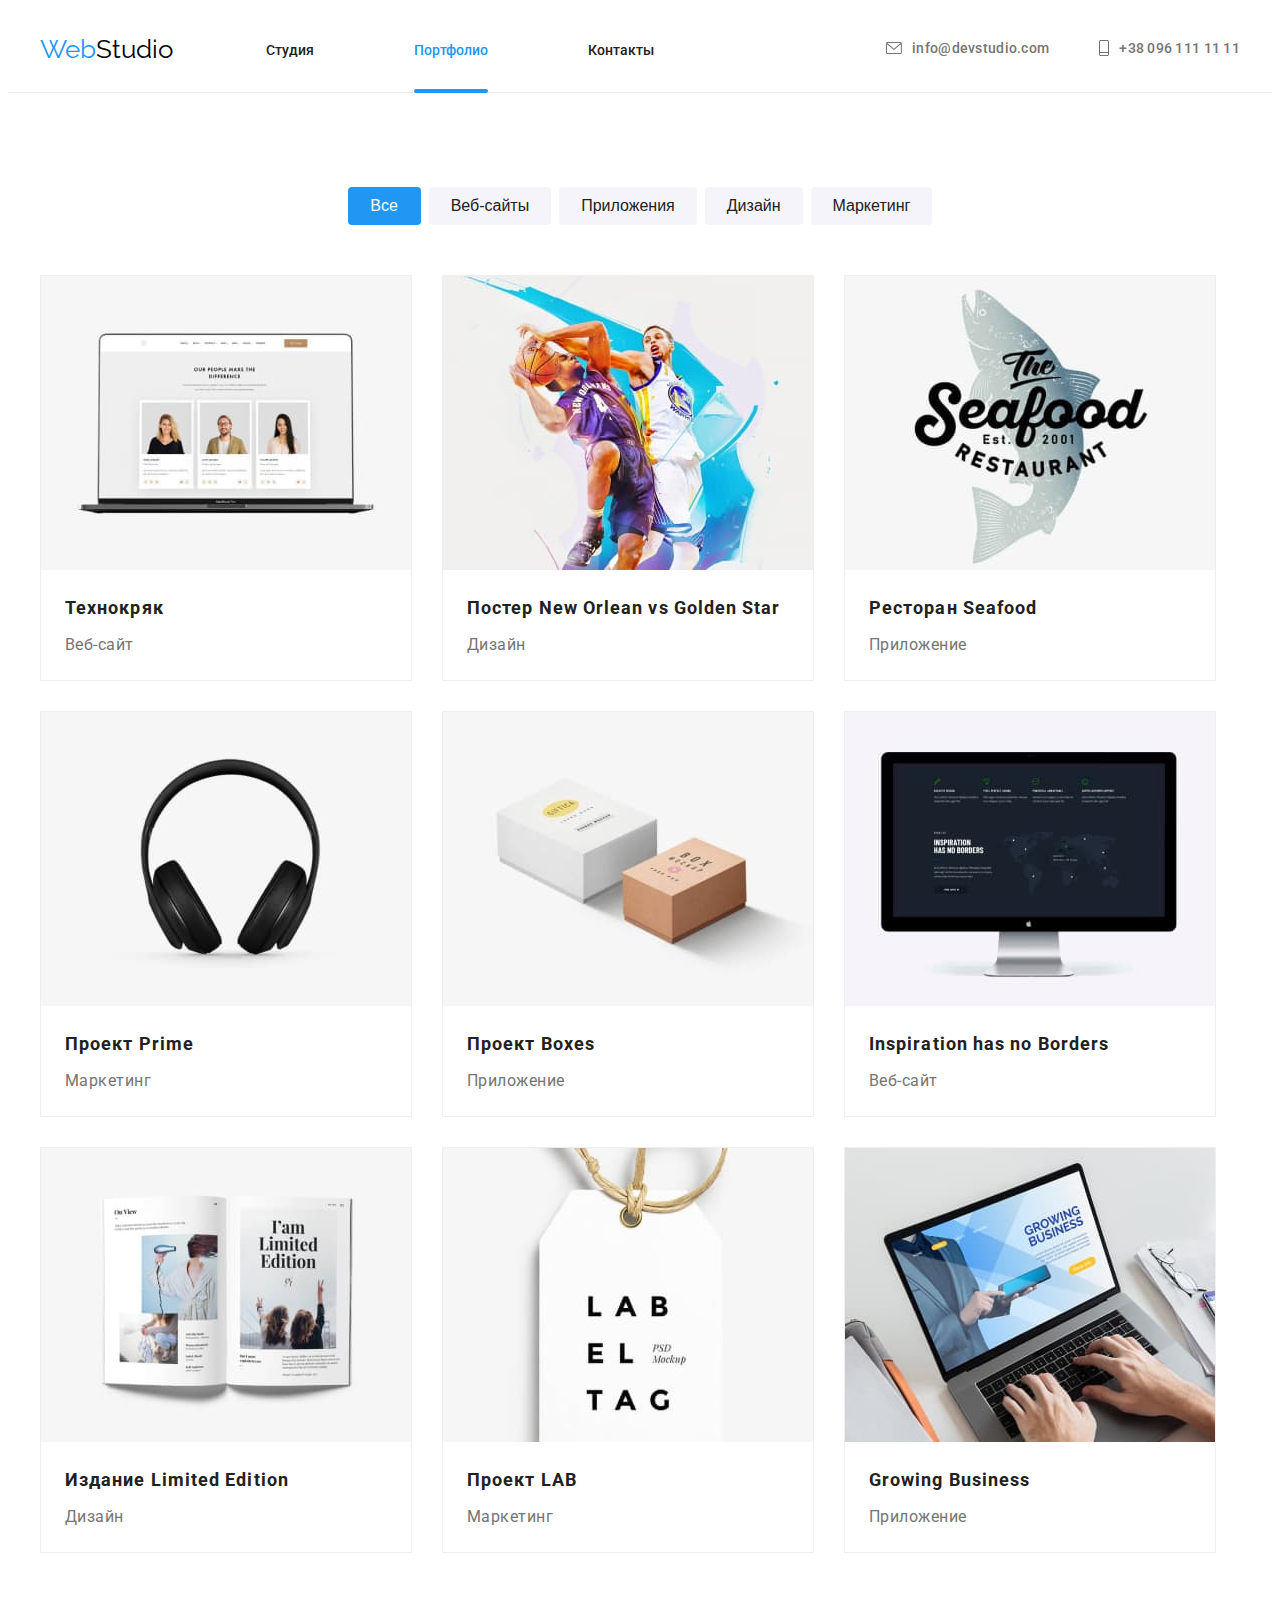
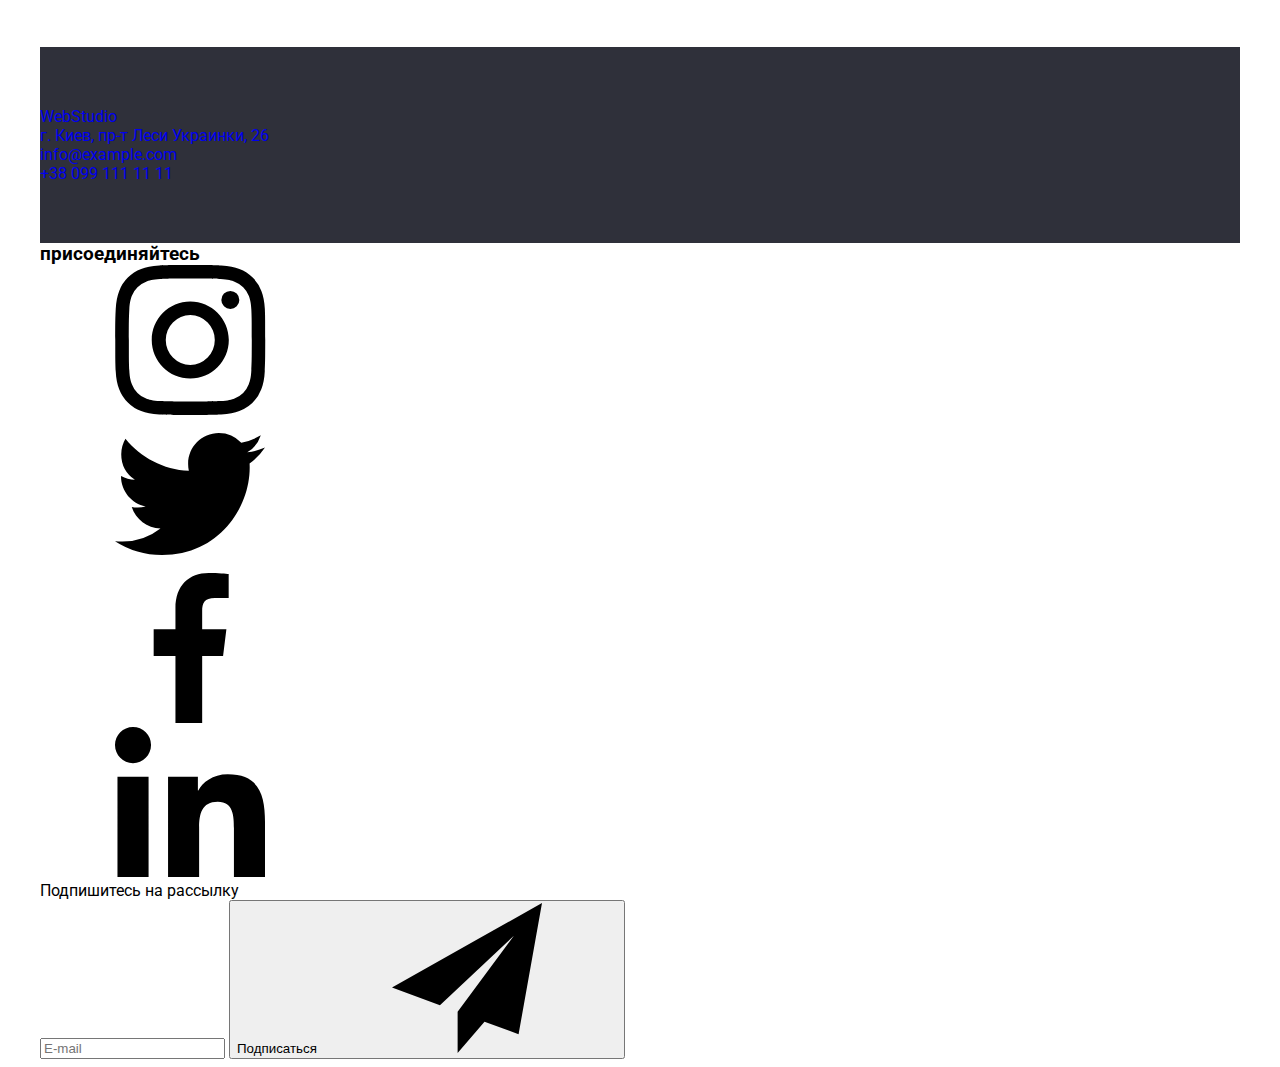
==== commit 50b62826: "no-margin" ====
--- a/portfolio.html
+++ b/portfolio.html
@@ -94,8 +94,8 @@
                   </div>
                 </div>
                 <div class="pictures__card-content">
-                  <h2 class="picture__title">Технокряк</h2>
-                  <p class="picture__description">Веб-сайт</p>
+                  <h2 class="pictures__title">Технокряк</h2>
+                  <p class="pictures__description">Веб-сайт</p>
                 </div>
               </article>
             </li>
@@ -111,135 +111,135 @@
                     </p>
                   </div>
                 </div>
-                <div class="card-content">
-                  <h2 class="picture-title">Постер New Orlean vs Golden Star</h2>
-                  <p class="picture-description">Дизайн</p>
-                </div>
-              </article>
-            </li>
-            <li class="item border">
-              <article class="card">
-                <div class="card-thumb">
+                <div class="pictures__card-content">
+                  <h2 class="pictures__title">Постер New Orlean vs Golden Star</h2>
+                  <p class="pictures__description">Дизайн</p>
+                </div>
+              </article>
+            </li>
+            <li class="pictures__item pictures__border">
+              <article class="pictures__card">
+                <div class="pictures__card-thumb">
                   <img src="./images-portfolio/img3.jpg" alt="набор фото" />
-                  <div class="overlay">
-                    <p class="overlay-txt">
-                      Ресурс предлагает комплексные предложения с разным уровнем функционала и
-                      сервисов. Все это позволит посетителю получить исчерпывающие сведения компании
-                      или частном лице.
-                    </p>
-                  </div>
-                </div>
-                <div class="card-content">
-                  <h2 class="picture-title">Ресторан Seafood</h2>
-                  <p class="picture-description">Приложение</p>
-                </div>
-              </article>
-            </li>
-            <li class="item border">
-              <article class="card">
-                <div class="card-thumb">
+                  <div class="pictures__overlay">
+                    <p class="pictures__overlay-txt">
+                      Ресурс предлагает комплексные предложения с разным уровнем функционала и
+                      сервисов. Все это позволит посетителю получить исчерпывающие сведения компании
+                      или частном лице.
+                    </p>
+                  </div>
+                </div>
+                <div class="pictures__card-content">
+                  <h2 class="pictures__title">Ресторан Seafood</h2>
+                  <p class="pictures__description">Приложение</p>
+                </div>
+              </article>
+            </li>
+            <li class="pictures__item pictures__border">
+              <article class="pictures__card">
+                <div class="pictures__card-thumb">
                   <img src="./images-portfolio/img4.jpg" alt="набор фото" />
-                  <div class="overlay">
-                    <p class="overlay-txt">
-                      Ресурс предлагает комплексные предложения с разным уровнем функционала и
-                      сервисов. Все это позволит посетителю получить исчерпывающие сведения компании
-                      или частном лице.
-                    </p>
-                  </div>
-                </div>
-                <div class="card-content">
-                  <h2 class="picture-title">Проект Prime</h2>
-                  <p class="picture-description">Маркетинг</p>
-                </div>
-              </article>
-            </li>
-            <li class="item border">
-              <article class="card">
-                <div class="card-thumb">
+                  <div class="pictures__overlay">
+                    <p class="pictures__overlay-txt">
+                      Ресурс предлагает комплексные предложения с разным уровнем функционала и
+                      сервисов. Все это позволит посетителю получить исчерпывающие сведения компании
+                      или частном лице.
+                    </p>
+                  </div>
+                </div>
+                <div class="pictures__card-content">
+                  <h2 class="pictures__title">Проект Prime</h2>
+                  <p class="pictures__description">Маркетинг</p>
+                </div>
+              </article>
+            </li>
+            <li class="pictures__item pictures__border">
+              <article class="pictures__card">
+                <div class="pictures__card-thumb">
                   <img src="./images-portfolio/img5.jpg" alt="набор фото" />
-                  <div class="overlay">
-                    <p class="overlay-txt">
-                      Ресурс предлагает комплексные предложения с разным уровнем функционала и
-                      сервисов. Все это позволит посетителю получить исчерпывающие сведения компании
-                      или частном лице.
-                    </p>
-                  </div>
-                </div>
-                <div class="card-content">
-                  <h2 class="picture-title">Проект Boxes</h2>
-                  <p class="picture-description">Приложение</p>
-                </div>
-              </article>
-            </li>
-            <li class="item border">
-              <article class="card">
-                <div class="card-thumb">
+                  <div class="pictures__overlay">
+                    <p class="pictures__overlay-txt">
+                      Ресурс предлагает комплексные предложения с разным уровнем функционала и
+                      сервисов. Все это позволит посетителю получить исчерпывающие сведения компании
+                      или частном лице.
+                    </p>
+                  </div>
+                </div>
+                <div class="pictures__card-content">
+                  <h2 class="pictures__title">Проект Boxes</h2>
+                  <p class="pictures__description">Приложение</p>
+                </div>
+              </article>
+            </li>
+            <li class="pictures__item pictures__border">
+              <article class="pictures__card">
+                <div class="pictures__card-thumb">
                   <img src="./images-portfolio/img6.jpg" alt="набор фото" />
-                  <div class="overlay">
-                    <p class="overlay-txt">
-                      Ресурс предлагает комплексные предложения с разным уровнем функционала и
-                      сервисов. Все это позволит посетителю получить исчерпывающие сведения компании
-                      или частном лице.
-                    </p>
-                  </div>
-                </div>
-                <div class="card-content">
-                  <h2 class="picture-title">Inspiration has no Borders</h2>
-                  <p class="picture-description">Веб-сайт</p>
-                </div>
-              </article>
-            </li>
-            <li class="item border">
-              <article class="card">
-                <div class="card-thumb">
+                  <div class="pictures__overlay">
+                    <p class="pictures__overlay-txt">
+                      Ресурс предлагает комплексные предложения с разным уровнем функционала и
+                      сервисов. Все это позволит посетителю получить исчерпывающие сведения компании
+                      или частном лице.
+                    </p>
+                  </div>
+                </div>
+                <div class="pictures__card-content">
+                  <h2 class="pictures__title">Inspiration has no Borders</h2>
+                  <p class="pictures__description">Веб-сайт</p>
+                </div>
+              </article>
+            </li>
+            <li class="pictures__item pictures__border">
+              <article class="pictures__card">
+                <div class="pictures__card-thumb">
                   <img src="./images-portfolio/img7.jpg" alt="набор фото" />
-                  <div class="overlay">
-                    <p class="overlay-txt">
-                      Ресурс предлагает комплексные предложения с разным уровнем функционала и
-                      сервисов. Все это позволит посетителю получить исчерпывающие сведения компании
-                      или частном лице.
-                    </p>
-                  </div>
-                </div>
-                <div class="card-content">
-                  <h2 class="picture-title">Издание Limited Edition</h2>
-                  <p class="picture-description">Дизайн</p>
-                </div>
-              </article>
-            </li>
-            <li class="item border">
-              <article class="card">
-                <div class="card-thumb">
+                  <div class="pictures__overlay">
+                    <p class="pictures__overlay-txt">
+                      Ресурс предлагает комплексные предложения с разным уровнем функционала и
+                      сервисов. Все это позволит посетителю получить исчерпывающие сведения компании
+                      или частном лице.
+                    </p>
+                  </div>
+                </div>
+                <div class="pictures__card-content">
+                  <h2 class="pictures__title">Издание Limited Edition</h2>
+                  <p class="pictures__description">Дизайн</p>
+                </div>
+              </article>
+            </li>
+            <li class="pictures__item pictures__border">
+              <article class="pictures__card">
+                <div class="pictures__card-thumb">
                   <img src="./images-portfolio/img8.jpg" alt="набор фото" />
-                  <div class="overlay">
-                    <p class="overlay-txt">
-                      Ресурс предлагает комплексные предложения с разным уровнем функционала и
-                      сервисов. Все это позволит посетителю получить исчерпывающие сведения компании
-                      или частном лице.
-                    </p>
-                  </div>
-                </div>
-                <div class="card-content">
-                  <h2 class="picture-title">Проект LAB</h2>
-                  <p class="picture-description">Маркетинг</p>
-                </div>
-              </article>
-            </li>
-            <li class="item border">
-              <article class="card">
-                <div class="card-thumb">
+                  <div class="pictures__overlay">
+                    <p class="pictures__overlay-txt">
+                      Ресурс предлагает комплексные предложения с разным уровнем функционала и
+                      сервисов. Все это позволит посетителю получить исчерпывающие сведения компании
+                      или частном лице.
+                    </p>
+                  </div>
+                </div>
+                <div class="pictures__card-content">
+                  <h2 class="pictures__title">Проект LAB</h2>
+                  <p class="pictures__description">Маркетинг</p>
+                </div>
+              </article>
+            </li>
+            <li class="pictures__item pictures__border">
+              <article class="pictures__card">
+                <div class="pictures__card-thumb">
                   <img src="./images-portfolio/img9.jpg" alt="набор фото" />
-                  <div class="overlay">
-                    <p class="overlay-txt">
-                      Ресурс предлагает комплексные предложения с разным уровнем функционала и
-                      сервисов. Все это позволит посетителю получить исчерпывающие сведения компании
-                      или частном лице.
-                    </p>
-                  </div>
-                </div>
-                <div class="card-content">
-                  <h2 class="picture-title">Growing Business</h2>
-                  <p class="picture-description">Приложение</p>
+                  <div class="pictures__overlay">
+                    <p class="pictures__overlay-txt">
+                      Ресурс предлагает комплексные предложения с разным уровнем функционала и
+                      сервисов. Все это позволит посетителю получить исчерпывающие сведения компании
+                      или частном лице.
+                    </p>
+                  </div>
+                </div>
+                <div class="pictures__card-content">
+                  <h2 class="pictures__title">Growing Business</h2>
+                  <p class="pictures__description">Приложение</p>
                 </div>
               </article>
             </li>
--- a/css/main.min.css
+++ b/css/main.min.css
@@ -1,2 +1,2 @@
-.visually-hidden{position:absolute;width:1px;height:1px;margin:-1px;border:0;padding:0;white-space:nowrap;-webkit-clip-path:inset(100%);clip-path:inset(100%);clip:rect(0 0 0 0);overflow:hidden}h1,h2,h3,h4,h5,h6,p{margin:0}ul{list-style:none;padding-left:0px;margin:0}a{display:block;text-decoration:none;font-style:normal}img{display:block;max-width:100%}.hidden{display:none;margin-top:0px;margin-bottom:0px}body{background-color:var(--bg-color);font-family:'Roboto', sans-serif}.container{width:1200px;padding-right:15px;padding-left:15px;margin-left:auto;margin-right:auto}.header__header-nav{display:-webkit-box;display:-ms-flexbox;display:flex;text-align:center;-webkit-box-pack:center;-ms-flex-pack:center;justify-content:center}.header__main-nav{display:-webkit-box;display:-ms-flexbox;display:flex;-webkit-box-align:center;-ms-flex-align:center;align-items:center;padding:0;margin-right:auto}.header__site-nav{font-weight:500;font-size:14px;line-height:1.17;display:-webkit-box;display:-ms-flexbox;display:flex}.header__site-nav .current{color:#2196f3;position:relative}.current::after{content:'';position:absolute;bottom:-3px;display:block;width:100%;height:4px;background-color:#2196f3;border-radius:2px}.header__site-nav .header__item:not(:last-child){margin-right:50px}.header__site-nav a{display:inline-block;padding-top:32px;padding-bottom:32px;color:#212121}.header__header-contact-list{display:-webkit-box;display:-ms-flexbox;display:flex;line-height:1.17;font-size:14px;font-weight:500;letter-spacing:0.02em}.header__item+.header__item{margin-left:50px}.header__item-link{-webkit-transition:color 250ms cubic-bezier(0.4, 0, 0.2, 1);transition:color 250ms cubic-bezier(0.4, 0, 0.2, 1)}.header__contact-link{display:-webkit-box;display:-ms-flexbox;display:flex;-webkit-box-align:center;-ms-flex-align:center;align-items:center;padding-top:32px;padding-bottom:32px;margin-bottom:0;color:#757575;-webkit-transition:color 250ms cubic-bezier(0.4, 0, 0.2, 1);transition:color 250ms cubic-bezier(0.4, 0, 0.2, 1)}.header a:hover,.header a:focus{color:#2196f3}.header__mail:hover .header__icon-mail,.header__mail:focus .header__icon-mail,.header__phone:hover .header__icon-phone,.header__phone:hover .header__icon-phone{fill:#2196f3}.header__icon-mail,.header__icon-phone{margin-right:10px;fill:currentColor}.header{border-bottom:1px solid #ececec}.header__logo{color:#2196f3;font-family:'Raleway', sans-serif;font-size:26px}.header__logo{margin-right:93px;padding-top:24px;padding-bottom:24px}.header__logo-two{color:#000000;font-family:'Raleway', sans-serif;font-size:26px}.header__main-nav .header__text{line-height:1.38}.footer__logo{color:#2196f3;font-family:'Raleway', sans-serif;font-size:26px}.footer__text{line-height:1.17}.footer__logo-three{color:#fff}.hero{background-color:#2f303a;text-align:center;padding-top:200px;padding-bottom:200px;max-width:1600px;height:600px;margin-left:auto;margin-right:auto;background-image:-webkit-gradient(linear, left top, left bottom, from(rgba(47,48,58,0.4)), to(rgba(47,48,58,0.4))),url(../images/bg-hero.jpg);background-image:linear-gradient(rgba(47,48,58,0.4), rgba(47,48,58,0.4)),url(../images/bg-hero.jpg);background-position:center;background-repeat:no-repeat;background-size:cover}.hero__title{color:#fff;width:696px;font-family:Roboto;font-size:44px;font-weight:900;letter-spacing:0.06em;line-height:1.36;text-transform:uppercase;display:inline-block;text-align:center;margin:0 0 30px 0}.hero-btn{color:#fff;background-color:#2196f3;cursor:pointer;border:none;line-height:1.8;letter-spacing:0.06em;text-align:center;font-size:16px;font-weight:700;border-radius:4px;padding:10px 32px;display:block;margin:auto;-webkit-transition:background-color 250ms cubic-bezier(0.4, 0, 0.2, 1);transition:background-color 250ms cubic-bezier(0.4, 0, 0.2, 1)}.hero-btn:hover,.hero-btn:focus{background-color:#188ce8}.footer__btn-send{color:#fff;background-color:#2196f3;cursor:pointer;border:none;line-height:1.87;letter-spacing:0.06em;-webkit-box-align:center;-ms-flex-align:center;align-items:center;font-size:16px;font-weight:700;border-radius:4px;-webkit-box-shadow:0px 4px 4px rgba(0,0,0,0.15);box-shadow:0px 4px 4px rgba(0,0,0,0.15);padding:10px 28px;display:-webkit-box;display:-ms-flexbox;display:flex;margin:auto;width:200px;height:50px;-webkit-transition:background-color 250ms cubic-bezier(0.4, 0, 0.2, 1);transition:background-color 250ms cubic-bezier(0.4, 0, 0.2, 1)}.features{padding-top:94px;padding-bottom:94px}.features__list{display:-webkit-box;display:-ms-flexbox;display:flex;margin-left:calc(-1 * $pictures-margin)}.features__item{-ms-flex-preferred-size:calc(100% / 4 - $pictures-margin);flex-basis:calc(100% / 4 - $pictures-margin);margin-left:30px}.features__icons-set{display:-webkit-box;display:-ms-flexbox;display:flex;-webkit-box-pack:center;-ms-flex-pack:center;justify-content:center;-webkit-box-align:center;-ms-flex-align:center;align-items:center;height:120px;background-color:#f5f4fa;margin-bottom:30px}.features__icons{width:70px;height:70px}.features__title{font-weight:700;font-size:14px;line-height:16px;letter-spacing:0.03em;text-transform:uppercase;margin-bottom:10px}.features__description{color:#757575;line-height:1.7;font-weight:400;font-size:14px;letter-spacing:0.03em;text-align:left}.we-do{padding-bottom:94px}.we-do__title{color:#212121;font-size:14px;line-height:1.17;text-align:center;font-weight:700;font-size:36px;margin-bottom:50px}.we-do__foto{display:-webkit-box;display:-ms-flexbox;display:flex;margin-left:calc(-1 * $pictures-margin)}.we-do__item{-ms-flex-preferred-size:calc(100% / 3 - $pictures-margin);flex-basis:calc(100% / 3 - $pictures-margin);margin-left:30px}.we-do__label{position:relative;display:-webkit-box;display:-ms-flexbox;display:flex;-webkit-box-pack:center;-ms-flex-pack:center;justify-content:center;-webkit-box-align:end;-ms-flex-align:end;align-items:flex-end}.we-do__txt{position:absolute;display:-webkit-box;display:-ms-flexbox;display:flex;-webkit-box-pack:center;-ms-flex-pack:center;justify-content:center;-webkit-box-align:center;-ms-flex-align:center;align-items:center;width:100%;height:70px;font-weight:700;font-size:14px;line-height:1.14;text-align:center;letter-spacing:0.03em;text-transform:uppercase;color:#fff;background-color:rgba(47,48,58,0.8)}.our-team{background-color:#f5f4fa;padding-top:94px;padding-bottom:94px;margin-left:auto;margin-right:auto}.our-team__title{color:#212121;line-height:1.17;text-align:center;font-weight:700;font-size:36px;margin-bottom:50px}.our-team__foto{display:-webkit-box;display:-ms-flexbox;display:flex;margin-left:calc(-1 * $pictures-margin)}.our-team__item{-ms-flex-preferred-size:calc(100% / 4 - $pictures-margin);flex-basis:calc(100% / 4 - $pictures-margin);margin-left:30px;background-color:#fff;border-radius:0px 0px 4px 4px;-webkit-box-shadow:0px 4px 4px 0px #00000040;box-shadow:0px 4px 4px 0px #00000040}.our-team__card-content{padding:30px 32px}.our-team__name{font-weight:500;font-size:16px;line-height:1.17;margin-bottom:10px;text-align:center}.our-team__prof{color:#757575;font-weight:400;font-size:16px;line-height:1.17;text-align:center;margin-bottom:16px}.our-team__links-set{display:-webkit-box;display:-ms-flexbox;display:flex}.our-team__bg-link{display:-webkit-box;display:-ms-flexbox;display:flex;-webkit-box-align:center;-ms-flex-align:center;align-items:center;-webkit-box-pack:center;-ms-flex-pack:center;justify-content:center;color:#afb1b8;border-radius:50%;width:44px;height:44px;-webkit-transition:color 250ms cubic-bezier(0.4, 0, 0.2, 1),background-color 250ms cubic-bezier(0.4, 0, 0.2, 1);transition:color 250ms cubic-bezier(0.4, 0, 0.2, 1),background-color 250ms cubic-bezier(0.4, 0, 0.2, 1)}.our-team__links-set:not(:last-child){margin-right:10px}.our-team__bg-link:hover{color:#fff;background-color:#2196f3}.our-team__social-link{fill:currentColor;width:20px;height:20px}.clients{background-color:#fff;padding-top:94px;padding-bottom:94px;margin-right:auto;margin-left:auto}.clients__regular-clients{font-size:36px;font-weight:700;line-height:1.17;letter-spacing:0.03em;text-align:center;margin-bottom:50px}.clients__our-clients{display:-webkit-box;display:-ms-flexbox;display:flex;margin-left:calc(-1 * $pictures-margin)}.clients__item{-ms-flex-preferred-size:calc(100% / 6 - $pictures-margin);flex-basis:calc(100% / 6 - $pictures-margin);margin-left:30px;width:170px;height:92px;border:1px solid #afb1b8;border-radius:4px;display:-webkit-box;display:-ms-flexbox;display:flex;-webkit-box-align:center;-ms-flex-align:center;align-items:center;-webkit-box-pack:center;-ms-flex-pack:center;justify-content:center;cursor:pointer;-webkit-transition:border 250ms cubic-bezier(0.4, 0, 0.2, 1);transition:border 250ms cubic-bezier(0.4, 0, 0.2, 1)}.clients__icon{width:106px;height:60px;fill:#afb1b8;-webkit-transition:fill 250ms cubic-bezier(0.4, 0, 0.2, 1);transition:fill 250ms cubic-bezier(0.4, 0, 0.2, 1)}.clients__item:hover{border:1px solid #2196f3}.clients__item:hover .clients__icon{fill:#2196f3}.footer a:hover,.footer a:focus{color:#2196f3}.footer{background-color:#2f303a;padding-top:60px;padding-bottom:60px}.footer__content{display:-webkit-box;display:-ms-flexbox;display:flex;-webkit-box-align:baseline;-ms-flex-align:baseline;align-items:baseline}.footer__adress a{color:#fff;line-height:1.17;-webkit-transition:color 250ms cubic-bezier(0.4, 0, 0.2, 1);transition:color 250ms cubic-bezier(0.4, 0, 0.2, 1)}.footer__contact a{color:rgba(255,255,255,0.6);line-height:1.7;-webkit-transition:color 250ms cubic-bezier(0.4, 0, 0.2, 1);transition:color 250ms cubic-bezier(0.4, 0, 0.2, 1)}.footer__contact-list{line-height:1.17;font-size:14px}.footer__text{margin-bottom:20px}.footer__adress{margin-bottom:9px}.footer__mail{margin-bottom:9px}.footer__join{margin-left:70px;margin-right:93px}.footer__join-title{font-size:14px;font-style:normal;font-weight:700;line-height:1.17;letter-spacing:0.03em;text-transform:uppercase;color:#fff;margin-bottom:20px}.footer__links-set{display:-webkit-box;display:-ms-flexbox;display:flex}.footer__bg-link{display:-webkit-box;display:-ms-flexbox;display:flex;-webkit-box-align:center;-ms-flex-align:center;align-items:center;-webkit-box-pack:center;-ms-flex-pack:center;justify-content:center;background-color:#ffffff1a;width:44px;height:44px;-webkit-box-shadow:0px 4px 4px 0px #00000040;box-shadow:0px 4px 4px 0px #00000040;border-radius:50%;-webkit-transition:background-color 250ms cubic-bezier(0.4, 0, 0.2, 1);transition:background-color 250ms cubic-bezier(0.4, 0, 0.2, 1)}.footer__link:not(:last-child){margin-right:10px}.footer__bg-link:hover{background-color:#2196f3}.footer__social-link{fill:#fff;width:20px;height:20px}.footer__subs-title{font-size:14px;font-weight:700;line-height:1.14;letter-spacing:0.03em;text-transform:uppercase;color:#fff;margin-bottom:20px}.footer__subs-form{display:-webkit-box;display:-ms-flexbox;display:flex}.footer__subscribe ::-webkit-input-placeholder{font-family:Roboto;font-size:16px;line-height:1.25;letter-spacing:0.03em;text-align:left;color:rgba(255,255,255,0.6)}.footer__subscribe :-ms-input-placeholder{font-family:Roboto;font-size:16px;line-height:1.25;letter-spacing:0.03em;text-align:left;color:rgba(255,255,255,0.6)}.footer__subscribe ::-ms-input-placeholder{font-family:Roboto;font-size:16px;line-height:1.25;letter-spacing:0.03em;text-align:left;color:rgba(255,255,255,0.6)}.footer__subscribe ::placeholder{font-family:Roboto;font-size:16px;line-height:1.25;letter-spacing:0.03em;text-align:left;color:rgba(255,255,255,0.6)}.footer__subs-mail{width:358px;margin-right:12px;padding-left:16px;border:1px solid rgba(255,255,255,0.3);-webkit-box-shadow:0px 4px 4px 0px rgba(0,0,0,0.15);box-shadow:0px 4px 4px 0px rgba(0,0,0,0.15);border-radius:4px;background-color:#2f303a;outline:none;color:rgba(255,255,255,0.6)}.footer__icon-send{width:24px;height:24px;margin-left:10px;fill:#fff}
+.visually-hidden{position:absolute;width:1px;height:1px;margin:-1px;border:0;padding:0;white-space:nowrap;-webkit-clip-path:inset(100%);clip-path:inset(100%);clip:rect(0 0 0 0);overflow:hidden}h1,h2,h3,h4,h5,h6,p{margin:0}ul{list-style:none;padding-left:0px;margin:0}a{display:block;text-decoration:none;font-style:normal}img{display:block;max-width:100%}.hidden{display:none;margin-top:0px;margin-bottom:0px}body{background-color:var(--bg-color);font-family:'Roboto', sans-serif}.container{width:1200px;padding-right:15px;padding-left:15px;margin-left:auto;margin-right:auto}.header__header-nav{display:-webkit-box;display:-ms-flexbox;display:flex;text-align:center;-webkit-box-pack:center;-ms-flex-pack:center;justify-content:center}.header__main-nav{display:-webkit-box;display:-ms-flexbox;display:flex;-webkit-box-align:center;-ms-flex-align:center;align-items:center;padding:0;margin-right:auto}.header__site-nav{font-weight:500;font-size:14px;line-height:1.17;display:-webkit-box;display:-ms-flexbox;display:flex}.header__site-nav .current{color:#2196f3;position:relative}.current::after{content:'';position:absolute;bottom:-3px;display:block;width:100%;height:4px;background-color:#2196f3;border-radius:2px}.header__site-nav .header__item:not(:last-child){margin-right:50px}.header__site-nav a{display:inline-block;padding-top:32px;padding-bottom:32px;color:#212121}.header__header-contact-list{display:-webkit-box;display:-ms-flexbox;display:flex;line-height:1.17;font-size:14px;font-weight:500;letter-spacing:0.02em}.header__item+.header__item{margin-left:50px}.header__item-link{-webkit-transition:color 250ms cubic-bezier(0.4, 0, 0.2, 1);transition:color 250ms cubic-bezier(0.4, 0, 0.2, 1)}.header__contact-link{display:-webkit-box;display:-ms-flexbox;display:flex;-webkit-box-align:center;-ms-flex-align:center;align-items:center;padding-top:32px;padding-bottom:32px;margin-bottom:0;color:#757575;-webkit-transition:color 250ms cubic-bezier(0.4, 0, 0.2, 1);transition:color 250ms cubic-bezier(0.4, 0, 0.2, 1)}.header a:hover,.header a:focus{color:#2196f3}.header__mail:hover .header__icon-mail,.header__mail:focus .header__icon-mail,.header__phone:hover .header__icon-phone,.header__phone:hover .header__icon-phone{fill:#2196f3}.header__icon-mail,.header__icon-phone{margin-right:10px;fill:currentColor}.header{border-bottom:1px solid #ececec}.header__logo{color:#2196f3;font-family:'Raleway', sans-serif;font-size:26px}.header__logo{margin-right:93px;padding-top:24px;padding-bottom:24px}.header__logo-two{color:#000000;font-family:'Raleway', sans-serif;font-size:26px}.header__main-nav .header__text{line-height:1.38}.footer__logo{color:#2196f3;font-family:'Raleway', sans-serif;font-size:26px}.footer__text{line-height:1.17}.footer__logo-three{color:#fff}.hero{background-color:#2f303a;text-align:center;padding-top:200px;padding-bottom:200px;max-width:1600px;height:600px;margin-left:auto;margin-right:auto;background-image:-webkit-gradient(linear, left top, left bottom, from(rgba(47,48,58,0.4)), to(rgba(47,48,58,0.4))),url(../images/bg-hero.jpg);background-image:linear-gradient(rgba(47,48,58,0.4), rgba(47,48,58,0.4)),url(../images/bg-hero.jpg);background-position:center;background-repeat:no-repeat;background-size:cover}.hero__title{color:#fff;width:696px;font-family:Roboto;font-size:44px;font-weight:900;letter-spacing:0.06em;line-height:1.36;text-transform:uppercase;display:inline-block;text-align:center;margin:0 0 30px 0}.hero-btn{color:#fff;background-color:#2196f3;cursor:pointer;border:none;line-height:1.8;letter-spacing:0.06em;text-align:center;font-size:16px;font-weight:700;border-radius:4px;padding:10px 32px;display:block;margin:auto;-webkit-transition:background-color 250ms cubic-bezier(0.4, 0, 0.2, 1);transition:background-color 250ms cubic-bezier(0.4, 0, 0.2, 1)}.hero-btn:hover,.hero-btn:focus{background-color:#188ce8}.footer__btn-send{color:#fff;background-color:#2196f3;cursor:pointer;border:none;line-height:1.87;letter-spacing:0.06em;-webkit-box-align:center;-ms-flex-align:center;align-items:center;font-size:16px;font-weight:700;border-radius:4px;-webkit-box-shadow:0px 4px 4px rgba(0,0,0,0.15);box-shadow:0px 4px 4px rgba(0,0,0,0.15);padding:10px 28px;display:-webkit-box;display:-ms-flexbox;display:flex;margin:auto;width:200px;height:50px;-webkit-transition:background-color 250ms cubic-bezier(0.4, 0, 0.2, 1);transition:background-color 250ms cubic-bezier(0.4, 0, 0.2, 1)}.features{padding-top:94px;padding-bottom:94px}.features__list{display:-webkit-box;display:-ms-flexbox;display:flex;margin-left:calc(-1 * $pictures-margin)}.features__item{-ms-flex-preferred-size:calc(100% / 4 - $pictures-margin);flex-basis:calc(100% / 4 - $pictures-margin);margin-left:30px}.features__icons-set{display:-webkit-box;display:-ms-flexbox;display:flex;-webkit-box-pack:center;-ms-flex-pack:center;justify-content:center;-webkit-box-align:center;-ms-flex-align:center;align-items:center;height:120px;background-color:#f5f4fa;margin-bottom:30px}.features__icons{width:70px;height:70px}.features__title{font-weight:700;font-size:14px;line-height:16px;letter-spacing:0.03em;text-transform:uppercase;margin-bottom:10px}.features__description{color:#757575;line-height:1.7;font-weight:400;font-size:14px;letter-spacing:0.03em;text-align:left}.we-do{padding-bottom:94px}.we-do__title{color:#212121;font-size:14px;line-height:1.17;text-align:center;font-weight:700;font-size:36px;margin-bottom:50px}.we-do__foto{display:-webkit-box;display:-ms-flexbox;display:flex;margin-left:calc(-1 * $pictures-margin)}.we-do__item{-ms-flex-preferred-size:calc(100% / 3 - $pictures-margin);flex-basis:calc(100% / 3 - $pictures-margin);margin-left:30px}.we-do__label{position:relative;display:-webkit-box;display:-ms-flexbox;display:flex;-webkit-box-pack:center;-ms-flex-pack:center;justify-content:center;-webkit-box-align:end;-ms-flex-align:end;align-items:flex-end}.we-do__txt{position:absolute;display:-webkit-box;display:-ms-flexbox;display:flex;-webkit-box-pack:center;-ms-flex-pack:center;justify-content:center;-webkit-box-align:center;-ms-flex-align:center;align-items:center;width:100%;height:70px;font-weight:700;font-size:14px;line-height:1.14;text-align:center;letter-spacing:0.03em;text-transform:uppercase;color:#fff;background-color:rgba(47,48,58,0.8)}.our-team{background-color:#f5f4fa;padding-top:94px;padding-bottom:94px;margin-left:auto;margin-right:auto}.our-team__title{color:#212121;line-height:1.17;text-align:center;font-weight:700;font-size:36px;margin-bottom:50px}.our-team__foto{display:-webkit-box;display:-ms-flexbox;display:flex;margin-left:calc(-1 * $pictures-margin)}.our-team__item{-ms-flex-preferred-size:calc(100% / 4 - $pictures-margin);flex-basis:calc(100% / 4 - $pictures-margin);margin-left:30px;background-color:#fff;border-radius:0px 0px 4px 4px;-webkit-box-shadow:0px 4px 4px 0px #00000040;box-shadow:0px 4px 4px 0px #00000040}.our-team__card-content{padding:30px 32px}.our-team__name{font-weight:500;font-size:16px;line-height:1.17;margin-bottom:10px;text-align:center}.our-team__prof{color:#757575;font-weight:400;font-size:16px;line-height:1.17;text-align:center;margin-bottom:16px}.our-team__links-set{display:-webkit-box;display:-ms-flexbox;display:flex}.our-team__bg-link{display:-webkit-box;display:-ms-flexbox;display:flex;-webkit-box-align:center;-ms-flex-align:center;align-items:center;-webkit-box-pack:center;-ms-flex-pack:center;justify-content:center;color:#afb1b8;border-radius:50%;width:44px;height:44px;-webkit-transition:color 250ms cubic-bezier(0.4, 0, 0.2, 1),background-color 250ms cubic-bezier(0.4, 0, 0.2, 1);transition:color 250ms cubic-bezier(0.4, 0, 0.2, 1),background-color 250ms cubic-bezier(0.4, 0, 0.2, 1)}.our-team__links-set:not(:last-child){margin-right:10px}.our-team__bg-link:hover{color:#fff;background-color:#2196f3}.our-team__social-link{fill:currentColor;width:20px;height:20px}.clients{background-color:#fff;padding-top:94px;padding-bottom:94px;margin-right:auto;margin-left:auto}.clients__regular-clients{font-size:36px;font-weight:700;line-height:1.17;letter-spacing:0.03em;text-align:center;margin-bottom:50px}.clients__our-clients{display:-webkit-box;display:-ms-flexbox;display:flex;margin-left:calc(-1 * $pictures-margin)}.clients__item{-ms-flex-preferred-size:calc(100% / 6 - $pictures-margin);flex-basis:calc(100% / 6 - $pictures-margin);margin-left:30px;width:170px;height:92px;border:1px solid #afb1b8;border-radius:4px;display:-webkit-box;display:-ms-flexbox;display:flex;-webkit-box-align:center;-ms-flex-align:center;align-items:center;-webkit-box-pack:center;-ms-flex-pack:center;justify-content:center;cursor:pointer;-webkit-transition:border 250ms cubic-bezier(0.4, 0, 0.2, 1);transition:border 250ms cubic-bezier(0.4, 0, 0.2, 1)}.clients__icon{width:106px;height:60px;fill:#afb1b8;-webkit-transition:fill 250ms cubic-bezier(0.4, 0, 0.2, 1);transition:fill 250ms cubic-bezier(0.4, 0, 0.2, 1)}.clients__item:hover{border:1px solid #2196f3}.clients__item:hover .clients__icon{fill:#2196f3}.footer a:hover,.footer a:focus{color:#2196f3}.footer{background-color:#2f303a;padding-top:60px;padding-bottom:60px}.footer__content{display:-webkit-box;display:-ms-flexbox;display:flex;-webkit-box-align:baseline;-ms-flex-align:baseline;align-items:baseline}.footer__adress a{color:#fff;line-height:1.17;-webkit-transition:color 250ms cubic-bezier(0.4, 0, 0.2, 1);transition:color 250ms cubic-bezier(0.4, 0, 0.2, 1)}.footer__contact a{color:rgba(255,255,255,0.6);line-height:1.7;-webkit-transition:color 250ms cubic-bezier(0.4, 0, 0.2, 1);transition:color 250ms cubic-bezier(0.4, 0, 0.2, 1)}.footer__contact-list{line-height:1.17;font-size:14px}.footer__text{margin-bottom:20px}.footer__adress{margin-bottom:9px}.footer__mail{margin-bottom:9px}.footer__join{margin-left:70px;margin-right:93px}.footer__join-title{font-size:14px;font-style:normal;font-weight:700;line-height:1.17;letter-spacing:0.03em;text-transform:uppercase;color:#fff;margin-bottom:20px}.footer__links-set{display:-webkit-box;display:-ms-flexbox;display:flex}.footer__bg-link{display:-webkit-box;display:-ms-flexbox;display:flex;-webkit-box-align:center;-ms-flex-align:center;align-items:center;-webkit-box-pack:center;-ms-flex-pack:center;justify-content:center;background-color:#ffffff1a;width:44px;height:44px;-webkit-box-shadow:0px 4px 4px 0px #00000040;box-shadow:0px 4px 4px 0px #00000040;border-radius:50%;-webkit-transition:background-color 250ms cubic-bezier(0.4, 0, 0.2, 1);transition:background-color 250ms cubic-bezier(0.4, 0, 0.2, 1)}.footer__link:not(:last-child){margin-right:10px}.footer__bg-link:hover{background-color:#2196f3}.footer__social-link{fill:#fff;width:20px;height:20px}.footer__subs-title{font-size:14px;font-weight:700;line-height:1.14;letter-spacing:0.03em;text-transform:uppercase;color:#fff;margin-bottom:20px}.footer__subs-form{display:-webkit-box;display:-ms-flexbox;display:flex}.footer__subscribe ::-webkit-input-placeholder{font-family:Roboto;font-size:16px;line-height:1.25;letter-spacing:0.03em;text-align:left;color:rgba(255,255,255,0.6)}.footer__subscribe :-ms-input-placeholder{font-family:Roboto;font-size:16px;line-height:1.25;letter-spacing:0.03em;text-align:left;color:rgba(255,255,255,0.6)}.footer__subscribe ::-ms-input-placeholder{font-family:Roboto;font-size:16px;line-height:1.25;letter-spacing:0.03em;text-align:left;color:rgba(255,255,255,0.6)}.footer__subscribe ::placeholder{font-family:Roboto;font-size:16px;line-height:1.25;letter-spacing:0.03em;text-align:left;color:rgba(255,255,255,0.6)}.footer__subs-mail{width:358px;margin-right:12px;padding-left:16px;border:1px solid rgba(255,255,255,0.3);-webkit-box-shadow:0px 4px 4px 0px rgba(0,0,0,0.15);box-shadow:0px 4px 4px 0px rgba(0,0,0,0.15);border-radius:4px;background-color:#2f303a;outline:none;color:rgba(255,255,255,0.6)}.footer__icon-send{width:24px;height:24px;margin-left:10px;fill:#fff}.backdrop{position:fixed;top:0;left:0;width:100%;height:100%;background-color:rgba(0,0,0,0.2);opacity:1;-webkit-transition:opacity 250ms cubic-bezier(0.4, 0, 0.2, 1);transition:opacity 250ms cubic-bezier(0.4, 0, 0.2, 1)}.backdrop.is-hidden{opacity:0;pointer-events:none}.backdrop.is-hidden .modal{-webkit-transform:translate(-50%, -50%) scale(0.8);transform:translate(-50%, -50%) scale(0.8)}.modal{position:absolute;top:50%;left:50%;min-width:528px;min-height:581px;background-color:#fff;-webkit-transform:translate(-50%, -50%) scale(1);transform:translate(-50%, -50%) scale(1);-webkit-transition:-webkit-transform 20ms cubic-bezier(0.4, 0, 0.2, 1);transition:-webkit-transform 20ms cubic-bezier(0.4, 0, 0.2, 1);transition:transform 20ms cubic-bezier(0.4, 0, 0.2, 1);transition:transform 20ms cubic-bezier(0.4, 0, 0.2, 1), -webkit-transform 20ms cubic-bezier(0.4, 0, 0.2, 1);-webkit-box-shadow:0px 1px 3px rgba(0,0,0,0.12),0px 1px 1px rgba(0,0,0,0.14),0px 2px 1px rgba(0,0,0,0.2);box-shadow:0px 1px 3px rgba(0,0,0,0.12),0px 1px 1px rgba(0,0,0,0.14),0px 2px 1px rgba(0,0,0,0.2);border-radius:4px}.modal__btn-close{position:absolute;background-color:#fff;width:30px;height:30px;right:8px;top:8px;padding:6px;border:none;border-radius:50%;border:1px solid #0000001a;cursor:pointer;-webkit-transition:background-color 250ms cubic-bezier(0.4, 0, 0.2, 1);transition:background-color 250ms cubic-bezier(0.4, 0, 0.2, 1)}.modal__icon-close{fill:black;width:11px;height:11px;-webkit-transition:fill 250ms cubic-bezier(0.4, 0, 0.2, 1);transition:fill 250ms cubic-bezier(0.4, 0, 0.2, 1)}.modal__btn-close:hover .modal__icon-close,.modal__btn-close:focus .modal__icon-close{fill:#2196f3}.modal__title{margin-bottom:12px;margin-left:auto;margin-right:auto;font-size:20px;font-weight:700;line-height:1.15;letter-spacing:0.03em;color:#212121}.modal__form{margin-left:auto;margin-right:auto;padding:40px}.modal__form-field:not(:last-child){margin-bottom:10px}.modal__form-field:nth-child(5){margin-bottom:0}.modal__form-field{display:-webkit-box;display:-ms-flexbox;display:flex;-webkit-box-orient:vertical;-webkit-box-direction:normal;-ms-flex-direction:column;flex-direction:column}.modal__position{position:relative;display:inline-block}.modal__form-label{display:inline-block;margin-bottom:4px;color:#757575;font-size:12px;line-height:1.7;letter-spacing:0.01em}.modal__form-input{display:inline-block;padding:11px 12px;padding-left:42px;width:100%;height:40px;border:1px solid rgba(33,33,33,0.2);border-radius:4px;-webkit-transition:border 250ms cubic-bezier(0.4, 0, 0.2, 1);transition:border 250ms cubic-bezier(0.4, 0, 0.2, 1)}.modal__form-textarea{display:inline-block;padding:12px 16px;margin-bottom:20px;height:120px;border:1px solid rgba(33,33,33,0.2);border-radius:4px;font-size:14px;line-height:1.14;letter-spacing:0.01em;color:rgba(117,117,117,0.5);-webkit-transition:border 250ms cubic-bezier(0.4, 0, 0.2, 1);transition:border 250ms cubic-bezier(0.4, 0, 0.2, 1)}.modal__form-textarea:focus-within{border:1px solid #2196f3;outline:none}.modal__form-textarea:not(:placeholder-shown){border-color:#2196f3}.modal__icon{position:absolute;top:50%;left:12px;-webkit-transform:translateY(-50%);transform:translateY(-50%);width:18px;height:18px;fill:#212121;-webkit-transition:fill 250ms cubic-bezier(0.4, 0, 0.2, 1);transition:fill 250ms cubic-bezier(0.4, 0, 0.2, 1)}.modal__form-field:focus-within .modal__icon,.modal__form-input:not(:placeholder-shown)+.modal__icon{fill:#2196f3}.modal__form-input:focus-within,.modal__form-input:not(:placeholder-shown){border:1px solid #2196f3;outline:none}.modal__btn-send{color:#fff;background-color:#2196f3;cursor:pointer;border:none;line-height:1.87;letter-spacing:0.06em;text-align:center;font-size:16px;font-weight:700;border-radius:4px;padding:10px 55px;display:block;margin:auto;-webkit-transition:background-color 250ms cubic-bezier(0.4, 0, 0.2, 1);transition:background-color 250ms cubic-bezier(0.4, 0, 0.2, 1)}.modal__btn-send:hover,.modal__btn-send:focus{background-color:#188ce8}.modal__check-field{display:-webkit-box;display:-ms-flexbox;display:flex;-webkit-box-align:center;-ms-flex-align:center;align-items:center;-webkit-box-pack:center;-ms-flex-pack:center;justify-content:center;margin-bottom:30px}.modal__agreement{display:inline-block;font-size:14px;line-height:1.71;letter-spacing:0.03em;color:#757575}.modal__agreement-two{display:inline-block;color:#2196f3}.modal__checkbox{position:absolute;width:1px;height:1px;margin:-1px;border:0;padding:0;white-space:nowrap;-webkit-clip-path:inset(100%);clip-path:inset(100%);clip:rect(0 0 0 0);overflow:hidden}.modal__checkbox-label{display:inline-block;width:16px;height:15px;margin-right:8.38px;border:2px solid #212121;border-radius:4px;-webkit-transition:background-color 250ms cubic-bezier(0.4, 0, 0.2, 1),background-image 250ms cubic-bezier(0.4, 0, 0.2, 1),background-size 250ms cubic-bezier(0.4, 0, 0.2, 1);transition:background-color 250ms cubic-bezier(0.4, 0, 0.2, 1),background-image 250ms cubic-bezier(0.4, 0, 0.2, 1),background-size 250ms cubic-bezier(0.4, 0, 0.2, 1)}.modal__checkbox:checked+.modal__checkbox-label{border-color:transparent;background-color:#2196f3;background-image:url(/images/iconcheck.svg);background-size:contain;background-origin:border-box}.works{padding-top:94px;padding-bottom:94px}.works__btn-text{display:-webkit-box;display:-ms-flexbox;display:flex;-webkit-box-pack:center;-ms-flex-pack:center;justify-content:center;margin-bottom:50px}.works__btn-text .works__item:not(:last-child){margin-right:8px}.works__secondary-btn,.works__btn-all{background-color:#f5f4fa;color:#212121;cursor:pointer;line-height:1.62;font-size:16px;font-weight:500;border:none;border-radius:4px;padding:6px 22px;display:block;min-width:73px;text-align:center;-webkit-transition:color 250ms cubic-bezier(0.4, 0, 0.2, 1),background-color 250ms cubic-bezier(0.4, 0, 0.2, 1),-webkit-box-shadow 250ms cubic-bezier(0.4, 0, 0.2, 1);transition:color 250ms cubic-bezier(0.4, 0, 0.2, 1),background-color 250ms cubic-bezier(0.4, 0, 0.2, 1),-webkit-box-shadow 250ms cubic-bezier(0.4, 0, 0.2, 1);transition:color 250ms cubic-bezier(0.4, 0, 0.2, 1),background-color 250ms cubic-bezier(0.4, 0, 0.2, 1),box-shadow 250ms cubic-bezier(0.4, 0, 0.2, 1);transition:color 250ms cubic-bezier(0.4, 0, 0.2, 1),background-color 250ms cubic-bezier(0.4, 0, 0.2, 1),box-shadow 250ms cubic-bezier(0.4, 0, 0.2, 1),-webkit-box-shadow 250ms cubic-bezier(0.4, 0, 0.2, 1)}.works__btn-all{background-color:#2196f3;color:#fff}.works__secondary-btn:hover,.works__secondary-btn:focus,.works__btn-all:hover,.works__btn-all:focus{background-color:#2196f3;color:#fff;-webkit-box-shadow:0px 2px 2px 0px #0000001f;box-shadow:0px 2px 2px 0px #0000001f;-webkit-box-shadow:0px 1px 2px 0px #00000014;box-shadow:0px 1px 2px 0px #00000014;-webkit-box-shadow:0px 3px 1px 0px #0000001a;box-shadow:0px 3px 1px 0px #0000001a}.pictures{display:-webkit-box;display:-ms-flexbox;display:flex;-ms-flex-wrap:wrap;flex-wrap:wrap;margin-left:calc(-1 * 30px);margin-top:calc(-1 * 30px)}.pictures__card-thumb{position:relative;overflow:hidden}.pictures__overlay{position:absolute;top:0;left:0;width:100%;height:100%;background-color:rgba(33,150,243,0.9);-webkit-transform:translateY(100%);transform:translateY(100%);-webkit-transition:-webkit-transform 250ms cubic-bezier(0.4, 0, 0.2, 1);transition:-webkit-transform 250ms cubic-bezier(0.4, 0, 0.2, 1);transition:transform 250ms cubic-bezier(0.4, 0, 0.2, 1);transition:transform 250ms cubic-bezier(0.4, 0, 0.2, 1), -webkit-transform 250ms cubic-bezier(0.4, 0, 0.2, 1)}.pictures__overlay-txt{position:absolute;padding:63px 24px;font-size:18px;line-height:1.56;letter-spacing:0.03em;color:#fff}.pictures__item{-ms-flex-preferred-size:calc(100% / 3 - $pictures-margin);flex-basis:calc(100% / 3 - $pictures-margin);margin-left:30px;margin-top:30px;-webkit-transition:-webkit-box-shadow 250ms cubic-bezier(0.4, 0, 0.2, 1);transition:-webkit-box-shadow 250ms cubic-bezier(0.4, 0, 0.2, 1);transition:box-shadow 250ms cubic-bezier(0.4, 0, 0.2, 1);transition:box-shadow 250ms cubic-bezier(0.4, 0, 0.2, 1), -webkit-box-shadow 250ms cubic-bezier(0.4, 0, 0.2, 1)}.pictures__item:hover,.pictures__item:focus{-webkit-box-shadow:0px 4px 4px 0px #00000040;box-shadow:0px 4px 4px 0px #00000040}.pictures__item:hover .pictures__overlay{-webkit-transform:translateY(0);transform:translateY(0)}.pictures__border{border:1px solid #eeeeee}.pictures__card-content{padding:20px 24px}.pictures__title{color:#212121;font-size:18px;font-weight:700;line-height:2;letter-spacing:0.06em;margin-bottom:4px}.pictures__description{color:#757575;font-size:16px;font-weight:400;line-height:1.87;letter-spacing:0.03em}
 /*# sourceMappingURL=main.min.css.map */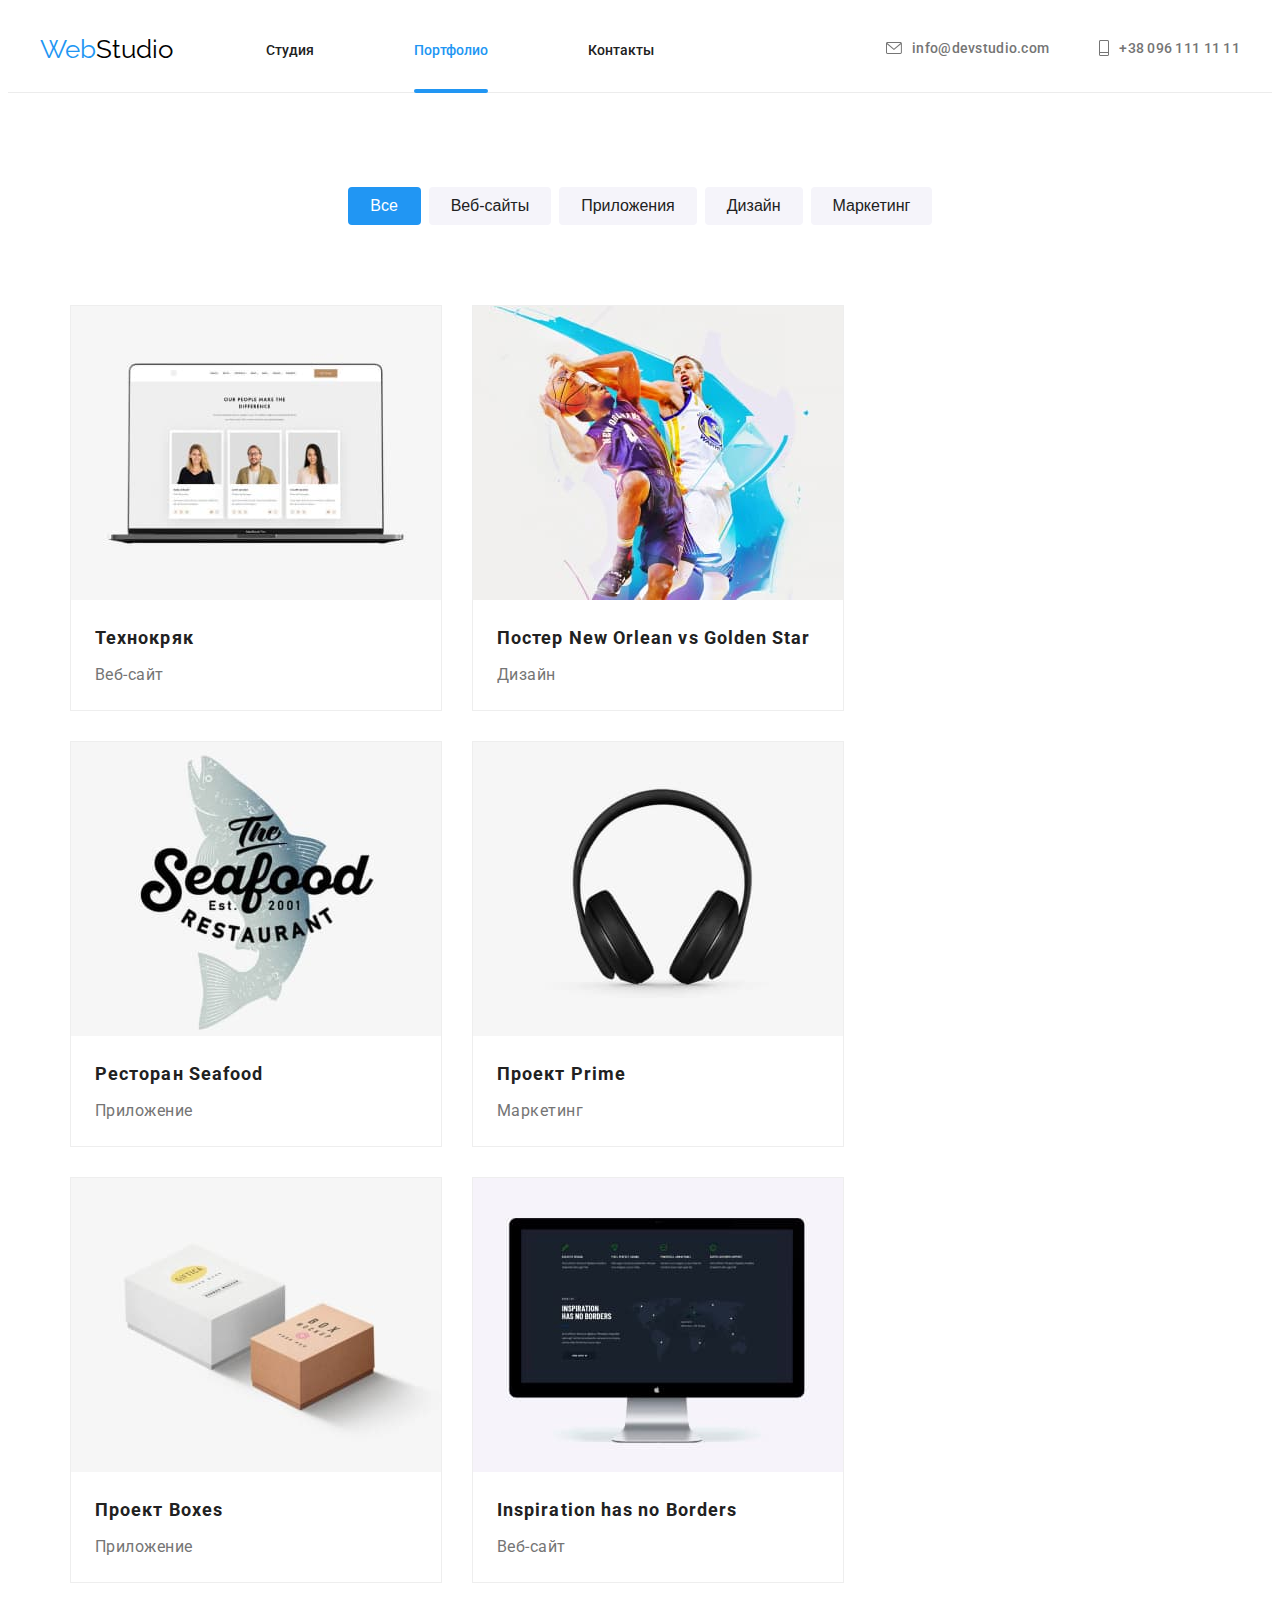
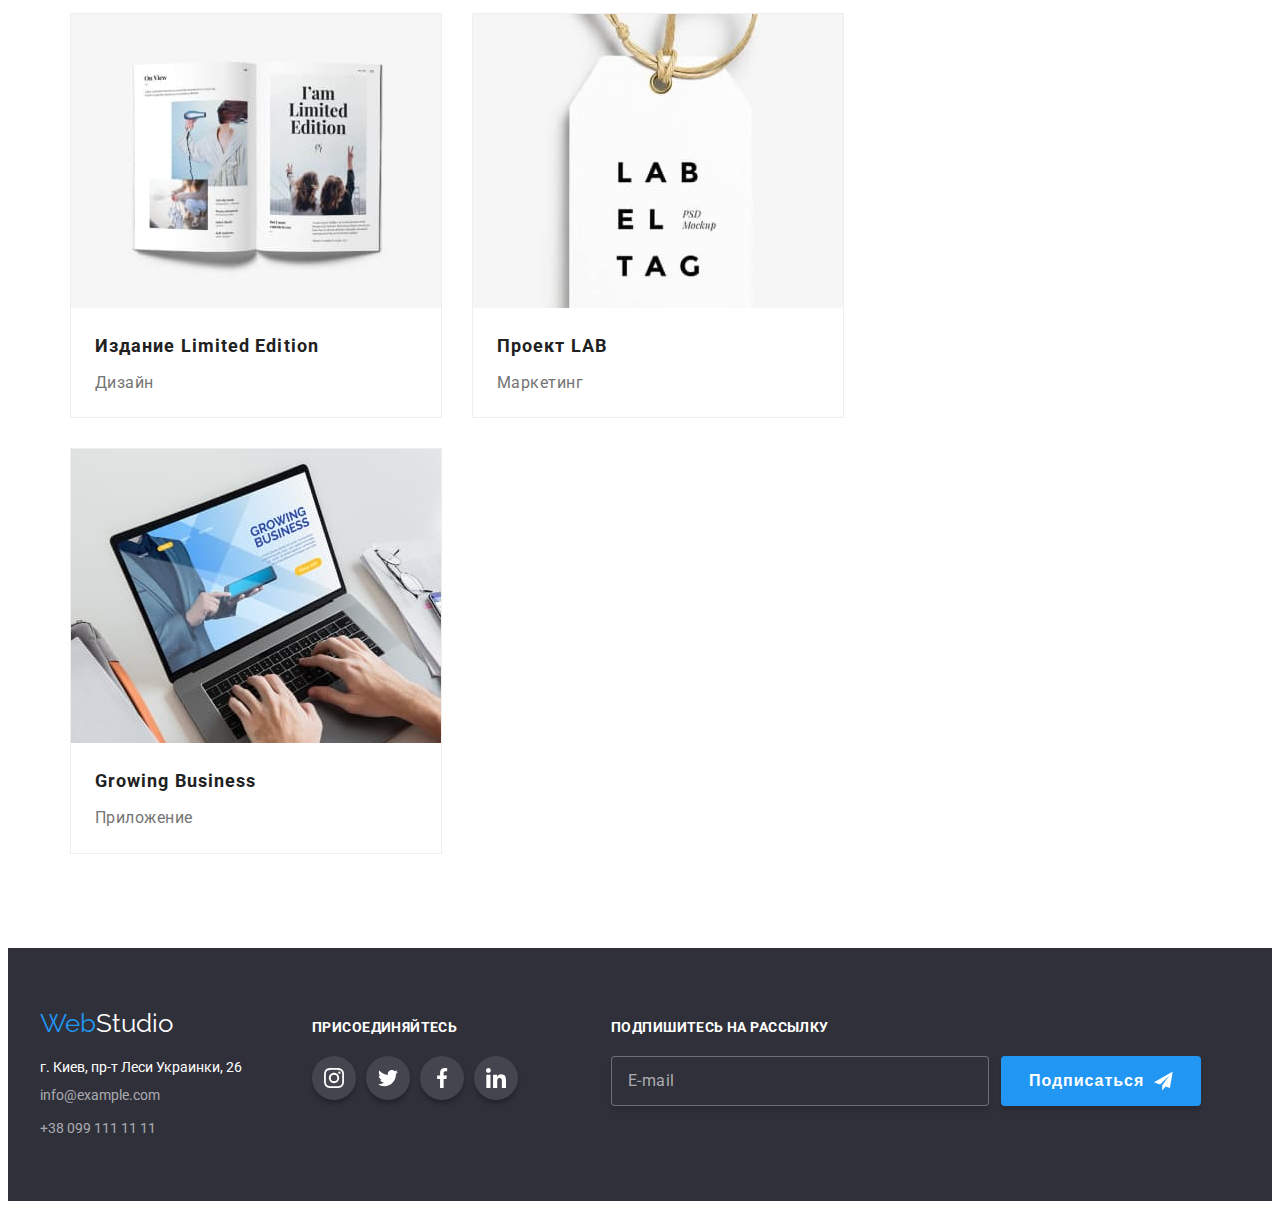
==== commit 2e0132d2: "hw7" ====
--- a/portfolio.html
+++ b/portfolio.html
@@ -247,69 +247,75 @@
         </div>
       </section>
     </main>
-    <footer>
+    <footer class="footer">
       <div class="container">
-        <div class="footer-content">
-          <div class="footer">
-            <a href="./index.html" class="logo text"
-              >Web<span class="logo-three text">Studio</span></a
+        <div class="footer__content">
+          <div class="">
+            <a href="./index.html" class="footer__logo footer__text"
+              >Web<span class="footer__logo-three footer__text">Studio</span></a
             >
 
             <address>
-              <ul class="footer-contact-list">
-                <li class="footer-adress">
+              <ul class="footer__contact-list">
+                <li class="footer__adress">
                   <a href="https://goo.gl/maps/QL9woeG6s1fVLZXF6" target="blank"
                     >г. Киев, пр-т Леси Украинки, 26</a
                   >
                 </li>
-                <li class="footer-contact mail">
+                <li class="footer__contact footer__mail">
                   <a href="mailto:info@devstudio.com">info@example.com</a>
                 </li>
-                <li class="footer-contact tel">
+                <li class="footer__contact footer__tel">
                   <a href="tel:+380961111111">+38 099 111 11 11</a>
                 </li>
               </ul>
             </address>
           </div>
-          <div class="footer-join">
-            <h3 class="join">присоединяйтесь</h3>
-            <ul class="footer-links">
-              <li class="link">
-                <a href="" class="footer-bg-link">
-                  <svg class="footer-social-link">
+          <div class="footer__join">
+            <h3 class="footer__join-title">присоединяйтесь</h3>
+            <ul class="footer__links-set">
+              <li class="footer__link">
+                <a href="" class="footer__bg-link">
+                  <svg class="footer__social-link">
                     <use href="./images/icons.svg#icon-instagram"></use>
                   </svg>
                 </a>
               </li>
-              <li class="link">
-                <a href="" class="footer-bg-link">
-                  <svg class="footer-social-link">
+              <li class="footer__link">
+                <a href="" class="footer__bg-link">
+                  <svg class="footer__social-link">
                     <use href="./images/icons.svg#icon-twitter"></use>
                   </svg>
                 </a>
               </li>
-              <li class="link">
-                <a href="" class="footer-bg-link">
-                  <svg class="footer-social-link">
+              <li class="footer__link">
+                <a href="" class="footer__bg-link">
+                  <svg class="footer__social-link">
                     <use href="./images/icons.svg#icon-facebook"></use>
                   </svg>
                 </a>
               </li>
-              <li class="link">
-                <a href="" class="footer-bg-link">
-                  <svg class="footer-social-link">
+              <li class="footer__link">
+                <a href="" class="footer__bg-link">
+                  <svg class="footer__social-link">
                     <use href="./images/icons.svg#icon-linkedin"></use>
                   </svg>
                 </a>
               </li>
             </ul>
           </div>
-          <div class="subscribe">
-            <p class="subs-title">Подпишитесь на рассылку</p>
-            <form class="subs-form">
-              <input type="email" name="mail" id="mail" placeholder="E-mail" class="subs-mail" />
-              <button type="submit" class="btn-send">
-                Подписаться<svg class="icon-send">
+          <div class="footer__subscribe">
+            <p class="footer__subs-title">Подпишитесь на рассылку</p>
+            <form class="footer__subs-form">
+              <input
+                type="email"
+                name="mail"
+                id="mail"
+                placeholder="E-mail"
+                class="footer__subs-mail"
+              />
+              <button type="submit" class="footer__btn-send">
+                Подписаться<svg class="footer__icon-send">
                   <use href="./images/icons.svg#icon-send"></use>
                 </svg>
               </button>
--- a/css/main.min.css
+++ b/css/main.min.css
@@ -1,2 +1,2 @@
-.visually-hidden{position:absolute;width:1px;height:1px;margin:-1px;border:0;padding:0;white-space:nowrap;-webkit-clip-path:inset(100%);clip-path:inset(100%);clip:rect(0 0 0 0);overflow:hidden}h1,h2,h3,h4,h5,h6,p{margin:0}ul{list-style:none;padding-left:0px;margin:0}a{display:block;text-decoration:none;font-style:normal}img{display:block;max-width:100%}.hidden{display:none;margin-top:0px;margin-bottom:0px}body{background-color:var(--bg-color);font-family:'Roboto', sans-serif}.container{width:1200px;padding-right:15px;padding-left:15px;margin-left:auto;margin-right:auto}.header__header-nav{display:-webkit-box;display:-ms-flexbox;display:flex;text-align:center;-webkit-box-pack:center;-ms-flex-pack:center;justify-content:center}.header__main-nav{display:-webkit-box;display:-ms-flexbox;display:flex;-webkit-box-align:center;-ms-flex-align:center;align-items:center;padding:0;margin-right:auto}.header__site-nav{font-weight:500;font-size:14px;line-height:1.17;display:-webkit-box;display:-ms-flexbox;display:flex}.header__site-nav .current{color:#2196f3;position:relative}.current::after{content:'';position:absolute;bottom:-3px;display:block;width:100%;height:4px;background-color:#2196f3;border-radius:2px}.header__site-nav .header__item:not(:last-child){margin-right:50px}.header__site-nav a{display:inline-block;padding-top:32px;padding-bottom:32px;color:#212121}.header__header-contact-list{display:-webkit-box;display:-ms-flexbox;display:flex;line-height:1.17;font-size:14px;font-weight:500;letter-spacing:0.02em}.header__item+.header__item{margin-left:50px}.header__item-link{-webkit-transition:color 250ms cubic-bezier(0.4, 0, 0.2, 1);transition:color 250ms cubic-bezier(0.4, 0, 0.2, 1)}.header__contact-link{display:-webkit-box;display:-ms-flexbox;display:flex;-webkit-box-align:center;-ms-flex-align:center;align-items:center;padding-top:32px;padding-bottom:32px;margin-bottom:0;color:#757575;-webkit-transition:color 250ms cubic-bezier(0.4, 0, 0.2, 1);transition:color 250ms cubic-bezier(0.4, 0, 0.2, 1)}.header a:hover,.header a:focus{color:#2196f3}.header__mail:hover .header__icon-mail,.header__mail:focus .header__icon-mail,.header__phone:hover .header__icon-phone,.header__phone:hover .header__icon-phone{fill:#2196f3}.header__icon-mail,.header__icon-phone{margin-right:10px;fill:currentColor}.header{border-bottom:1px solid #ececec}.header__logo{color:#2196f3;font-family:'Raleway', sans-serif;font-size:26px}.header__logo{margin-right:93px;padding-top:24px;padding-bottom:24px}.header__logo-two{color:#000000;font-family:'Raleway', sans-serif;font-size:26px}.header__main-nav .header__text{line-height:1.38}.footer__logo{color:#2196f3;font-family:'Raleway', sans-serif;font-size:26px}.footer__text{line-height:1.17}.footer__logo-three{color:#fff}.hero{background-color:#2f303a;text-align:center;padding-top:200px;padding-bottom:200px;max-width:1600px;height:600px;margin-left:auto;margin-right:auto;background-image:-webkit-gradient(linear, left top, left bottom, from(rgba(47,48,58,0.4)), to(rgba(47,48,58,0.4))),url(../images/bg-hero.jpg);background-image:linear-gradient(rgba(47,48,58,0.4), rgba(47,48,58,0.4)),url(../images/bg-hero.jpg);background-position:center;background-repeat:no-repeat;background-size:cover}.hero__title{color:#fff;width:696px;font-family:Roboto;font-size:44px;font-weight:900;letter-spacing:0.06em;line-height:1.36;text-transform:uppercase;display:inline-block;text-align:center;margin:0 0 30px 0}.hero-btn{color:#fff;background-color:#2196f3;cursor:pointer;border:none;line-height:1.8;letter-spacing:0.06em;text-align:center;font-size:16px;font-weight:700;border-radius:4px;padding:10px 32px;display:block;margin:auto;-webkit-transition:background-color 250ms cubic-bezier(0.4, 0, 0.2, 1);transition:background-color 250ms cubic-bezier(0.4, 0, 0.2, 1)}.hero-btn:hover,.hero-btn:focus{background-color:#188ce8}.footer__btn-send{color:#fff;background-color:#2196f3;cursor:pointer;border:none;line-height:1.87;letter-spacing:0.06em;-webkit-box-align:center;-ms-flex-align:center;align-items:center;font-size:16px;font-weight:700;border-radius:4px;-webkit-box-shadow:0px 4px 4px rgba(0,0,0,0.15);box-shadow:0px 4px 4px rgba(0,0,0,0.15);padding:10px 28px;display:-webkit-box;display:-ms-flexbox;display:flex;margin:auto;width:200px;height:50px;-webkit-transition:background-color 250ms cubic-bezier(0.4, 0, 0.2, 1);transition:background-color 250ms cubic-bezier(0.4, 0, 0.2, 1)}.features{padding-top:94px;padding-bottom:94px}.features__list{display:-webkit-box;display:-ms-flexbox;display:flex;margin-left:calc(-1 * $pictures-margin)}.features__item{-ms-flex-preferred-size:calc(100% / 4 - $pictures-margin);flex-basis:calc(100% / 4 - $pictures-margin);margin-left:30px}.features__icons-set{display:-webkit-box;display:-ms-flexbox;display:flex;-webkit-box-pack:center;-ms-flex-pack:center;justify-content:center;-webkit-box-align:center;-ms-flex-align:center;align-items:center;height:120px;background-color:#f5f4fa;margin-bottom:30px}.features__icons{width:70px;height:70px}.features__title{font-weight:700;font-size:14px;line-height:16px;letter-spacing:0.03em;text-transform:uppercase;margin-bottom:10px}.features__description{color:#757575;line-height:1.7;font-weight:400;font-size:14px;letter-spacing:0.03em;text-align:left}.we-do{padding-bottom:94px}.we-do__title{color:#212121;font-size:14px;line-height:1.17;text-align:center;font-weight:700;font-size:36px;margin-bottom:50px}.we-do__foto{display:-webkit-box;display:-ms-flexbox;display:flex;margin-left:calc(-1 * $pictures-margin)}.we-do__item{-ms-flex-preferred-size:calc(100% / 3 - $pictures-margin);flex-basis:calc(100% / 3 - $pictures-margin);margin-left:30px}.we-do__label{position:relative;display:-webkit-box;display:-ms-flexbox;display:flex;-webkit-box-pack:center;-ms-flex-pack:center;justify-content:center;-webkit-box-align:end;-ms-flex-align:end;align-items:flex-end}.we-do__txt{position:absolute;display:-webkit-box;display:-ms-flexbox;display:flex;-webkit-box-pack:center;-ms-flex-pack:center;justify-content:center;-webkit-box-align:center;-ms-flex-align:center;align-items:center;width:100%;height:70px;font-weight:700;font-size:14px;line-height:1.14;text-align:center;letter-spacing:0.03em;text-transform:uppercase;color:#fff;background-color:rgba(47,48,58,0.8)}.our-team{background-color:#f5f4fa;padding-top:94px;padding-bottom:94px;margin-left:auto;margin-right:auto}.our-team__title{color:#212121;line-height:1.17;text-align:center;font-weight:700;font-size:36px;margin-bottom:50px}.our-team__foto{display:-webkit-box;display:-ms-flexbox;display:flex;margin-left:calc(-1 * $pictures-margin)}.our-team__item{-ms-flex-preferred-size:calc(100% / 4 - $pictures-margin);flex-basis:calc(100% / 4 - $pictures-margin);margin-left:30px;background-color:#fff;border-radius:0px 0px 4px 4px;-webkit-box-shadow:0px 4px 4px 0px #00000040;box-shadow:0px 4px 4px 0px #00000040}.our-team__card-content{padding:30px 32px}.our-team__name{font-weight:500;font-size:16px;line-height:1.17;margin-bottom:10px;text-align:center}.our-team__prof{color:#757575;font-weight:400;font-size:16px;line-height:1.17;text-align:center;margin-bottom:16px}.our-team__links-set{display:-webkit-box;display:-ms-flexbox;display:flex}.our-team__bg-link{display:-webkit-box;display:-ms-flexbox;display:flex;-webkit-box-align:center;-ms-flex-align:center;align-items:center;-webkit-box-pack:center;-ms-flex-pack:center;justify-content:center;color:#afb1b8;border-radius:50%;width:44px;height:44px;-webkit-transition:color 250ms cubic-bezier(0.4, 0, 0.2, 1),background-color 250ms cubic-bezier(0.4, 0, 0.2, 1);transition:color 250ms cubic-bezier(0.4, 0, 0.2, 1),background-color 250ms cubic-bezier(0.4, 0, 0.2, 1)}.our-team__links-set:not(:last-child){margin-right:10px}.our-team__bg-link:hover{color:#fff;background-color:#2196f3}.our-team__social-link{fill:currentColor;width:20px;height:20px}.clients{background-color:#fff;padding-top:94px;padding-bottom:94px;margin-right:auto;margin-left:auto}.clients__regular-clients{font-size:36px;font-weight:700;line-height:1.17;letter-spacing:0.03em;text-align:center;margin-bottom:50px}.clients__our-clients{display:-webkit-box;display:-ms-flexbox;display:flex;margin-left:calc(-1 * $pictures-margin)}.clients__item{-ms-flex-preferred-size:calc(100% / 6 - $pictures-margin);flex-basis:calc(100% / 6 - $pictures-margin);margin-left:30px;width:170px;height:92px;border:1px solid #afb1b8;border-radius:4px;display:-webkit-box;display:-ms-flexbox;display:flex;-webkit-box-align:center;-ms-flex-align:center;align-items:center;-webkit-box-pack:center;-ms-flex-pack:center;justify-content:center;cursor:pointer;-webkit-transition:border 250ms cubic-bezier(0.4, 0, 0.2, 1);transition:border 250ms cubic-bezier(0.4, 0, 0.2, 1)}.clients__icon{width:106px;height:60px;fill:#afb1b8;-webkit-transition:fill 250ms cubic-bezier(0.4, 0, 0.2, 1);transition:fill 250ms cubic-bezier(0.4, 0, 0.2, 1)}.clients__item:hover{border:1px solid #2196f3}.clients__item:hover .clients__icon{fill:#2196f3}.footer a:hover,.footer a:focus{color:#2196f3}.footer{background-color:#2f303a;padding-top:60px;padding-bottom:60px}.footer__content{display:-webkit-box;display:-ms-flexbox;display:flex;-webkit-box-align:baseline;-ms-flex-align:baseline;align-items:baseline}.footer__adress a{color:#fff;line-height:1.17;-webkit-transition:color 250ms cubic-bezier(0.4, 0, 0.2, 1);transition:color 250ms cubic-bezier(0.4, 0, 0.2, 1)}.footer__contact a{color:rgba(255,255,255,0.6);line-height:1.7;-webkit-transition:color 250ms cubic-bezier(0.4, 0, 0.2, 1);transition:color 250ms cubic-bezier(0.4, 0, 0.2, 1)}.footer__contact-list{line-height:1.17;font-size:14px}.footer__text{margin-bottom:20px}.footer__adress{margin-bottom:9px}.footer__mail{margin-bottom:9px}.footer__join{margin-left:70px;margin-right:93px}.footer__join-title{font-size:14px;font-style:normal;font-weight:700;line-height:1.17;letter-spacing:0.03em;text-transform:uppercase;color:#fff;margin-bottom:20px}.footer__links-set{display:-webkit-box;display:-ms-flexbox;display:flex}.footer__bg-link{display:-webkit-box;display:-ms-flexbox;display:flex;-webkit-box-align:center;-ms-flex-align:center;align-items:center;-webkit-box-pack:center;-ms-flex-pack:center;justify-content:center;background-color:#ffffff1a;width:44px;height:44px;-webkit-box-shadow:0px 4px 4px 0px #00000040;box-shadow:0px 4px 4px 0px #00000040;border-radius:50%;-webkit-transition:background-color 250ms cubic-bezier(0.4, 0, 0.2, 1);transition:background-color 250ms cubic-bezier(0.4, 0, 0.2, 1)}.footer__link:not(:last-child){margin-right:10px}.footer__bg-link:hover{background-color:#2196f3}.footer__social-link{fill:#fff;width:20px;height:20px}.footer__subs-title{font-size:14px;font-weight:700;line-height:1.14;letter-spacing:0.03em;text-transform:uppercase;color:#fff;margin-bottom:20px}.footer__subs-form{display:-webkit-box;display:-ms-flexbox;display:flex}.footer__subscribe ::-webkit-input-placeholder{font-family:Roboto;font-size:16px;line-height:1.25;letter-spacing:0.03em;text-align:left;color:rgba(255,255,255,0.6)}.footer__subscribe :-ms-input-placeholder{font-family:Roboto;font-size:16px;line-height:1.25;letter-spacing:0.03em;text-align:left;color:rgba(255,255,255,0.6)}.footer__subscribe ::-ms-input-placeholder{font-family:Roboto;font-size:16px;line-height:1.25;letter-spacing:0.03em;text-align:left;color:rgba(255,255,255,0.6)}.footer__subscribe ::placeholder{font-family:Roboto;font-size:16px;line-height:1.25;letter-spacing:0.03em;text-align:left;color:rgba(255,255,255,0.6)}.footer__subs-mail{width:358px;margin-right:12px;padding-left:16px;border:1px solid rgba(255,255,255,0.3);-webkit-box-shadow:0px 4px 4px 0px rgba(0,0,0,0.15);box-shadow:0px 4px 4px 0px rgba(0,0,0,0.15);border-radius:4px;background-color:#2f303a;outline:none;color:rgba(255,255,255,0.6)}.footer__icon-send{width:24px;height:24px;margin-left:10px;fill:#fff}.backdrop{position:fixed;top:0;left:0;width:100%;height:100%;background-color:rgba(0,0,0,0.2);opacity:1;-webkit-transition:opacity 250ms cubic-bezier(0.4, 0, 0.2, 1);transition:opacity 250ms cubic-bezier(0.4, 0, 0.2, 1)}.backdrop.is-hidden{opacity:0;pointer-events:none}.backdrop.is-hidden .modal{-webkit-transform:translate(-50%, -50%) scale(0.8);transform:translate(-50%, -50%) scale(0.8)}.modal{position:absolute;top:50%;left:50%;min-width:528px;min-height:581px;background-color:#fff;-webkit-transform:translate(-50%, -50%) scale(1);transform:translate(-50%, -50%) scale(1);-webkit-transition:-webkit-transform 20ms cubic-bezier(0.4, 0, 0.2, 1);transition:-webkit-transform 20ms cubic-bezier(0.4, 0, 0.2, 1);transition:transform 20ms cubic-bezier(0.4, 0, 0.2, 1);transition:transform 20ms cubic-bezier(0.4, 0, 0.2, 1), -webkit-transform 20ms cubic-bezier(0.4, 0, 0.2, 1);-webkit-box-shadow:0px 1px 3px rgba(0,0,0,0.12),0px 1px 1px rgba(0,0,0,0.14),0px 2px 1px rgba(0,0,0,0.2);box-shadow:0px 1px 3px rgba(0,0,0,0.12),0px 1px 1px rgba(0,0,0,0.14),0px 2px 1px rgba(0,0,0,0.2);border-radius:4px}.modal__btn-close{position:absolute;background-color:#fff;width:30px;height:30px;right:8px;top:8px;padding:6px;border:none;border-radius:50%;border:1px solid #0000001a;cursor:pointer;-webkit-transition:background-color 250ms cubic-bezier(0.4, 0, 0.2, 1);transition:background-color 250ms cubic-bezier(0.4, 0, 0.2, 1)}.modal__icon-close{fill:black;width:11px;height:11px;-webkit-transition:fill 250ms cubic-bezier(0.4, 0, 0.2, 1);transition:fill 250ms cubic-bezier(0.4, 0, 0.2, 1)}.modal__btn-close:hover .modal__icon-close,.modal__btn-close:focus .modal__icon-close{fill:#2196f3}.modal__title{margin-bottom:12px;margin-left:auto;margin-right:auto;font-size:20px;font-weight:700;line-height:1.15;letter-spacing:0.03em;color:#212121}.modal__form{margin-left:auto;margin-right:auto;padding:40px}.modal__form-field:not(:last-child){margin-bottom:10px}.modal__form-field:nth-child(5){margin-bottom:0}.modal__form-field{display:-webkit-box;display:-ms-flexbox;display:flex;-webkit-box-orient:vertical;-webkit-box-direction:normal;-ms-flex-direction:column;flex-direction:column}.modal__position{position:relative;display:inline-block}.modal__form-label{display:inline-block;margin-bottom:4px;color:#757575;font-size:12px;line-height:1.7;letter-spacing:0.01em}.modal__form-input{display:inline-block;padding:11px 12px;padding-left:42px;width:100%;height:40px;border:1px solid rgba(33,33,33,0.2);border-radius:4px;-webkit-transition:border 250ms cubic-bezier(0.4, 0, 0.2, 1);transition:border 250ms cubic-bezier(0.4, 0, 0.2, 1)}.modal__form-textarea{display:inline-block;padding:12px 16px;margin-bottom:20px;height:120px;border:1px solid rgba(33,33,33,0.2);border-radius:4px;font-size:14px;line-height:1.14;letter-spacing:0.01em;color:rgba(117,117,117,0.5);-webkit-transition:border 250ms cubic-bezier(0.4, 0, 0.2, 1);transition:border 250ms cubic-bezier(0.4, 0, 0.2, 1)}.modal__form-textarea:focus-within{border:1px solid #2196f3;outline:none}.modal__form-textarea:not(:placeholder-shown){border-color:#2196f3}.modal__icon{position:absolute;top:50%;left:12px;-webkit-transform:translateY(-50%);transform:translateY(-50%);width:18px;height:18px;fill:#212121;-webkit-transition:fill 250ms cubic-bezier(0.4, 0, 0.2, 1);transition:fill 250ms cubic-bezier(0.4, 0, 0.2, 1)}.modal__form-field:focus-within .modal__icon,.modal__form-input:not(:placeholder-shown)+.modal__icon{fill:#2196f3}.modal__form-input:focus-within,.modal__form-input:not(:placeholder-shown){border:1px solid #2196f3;outline:none}.modal__btn-send{color:#fff;background-color:#2196f3;cursor:pointer;border:none;line-height:1.87;letter-spacing:0.06em;text-align:center;font-size:16px;font-weight:700;border-radius:4px;padding:10px 55px;display:block;margin:auto;-webkit-transition:background-color 250ms cubic-bezier(0.4, 0, 0.2, 1);transition:background-color 250ms cubic-bezier(0.4, 0, 0.2, 1)}.modal__btn-send:hover,.modal__btn-send:focus{background-color:#188ce8}.modal__check-field{display:-webkit-box;display:-ms-flexbox;display:flex;-webkit-box-align:center;-ms-flex-align:center;align-items:center;-webkit-box-pack:center;-ms-flex-pack:center;justify-content:center;margin-bottom:30px}.modal__agreement{display:inline-block;font-size:14px;line-height:1.71;letter-spacing:0.03em;color:#757575}.modal__agreement-two{display:inline-block;color:#2196f3}.modal__checkbox{position:absolute;width:1px;height:1px;margin:-1px;border:0;padding:0;white-space:nowrap;-webkit-clip-path:inset(100%);clip-path:inset(100%);clip:rect(0 0 0 0);overflow:hidden}.modal__checkbox-label{display:inline-block;width:16px;height:15px;margin-right:8.38px;border:2px solid #212121;border-radius:4px;-webkit-transition:background-color 250ms cubic-bezier(0.4, 0, 0.2, 1),background-image 250ms cubic-bezier(0.4, 0, 0.2, 1),background-size 250ms cubic-bezier(0.4, 0, 0.2, 1);transition:background-color 250ms cubic-bezier(0.4, 0, 0.2, 1),background-image 250ms cubic-bezier(0.4, 0, 0.2, 1),background-size 250ms cubic-bezier(0.4, 0, 0.2, 1)}.modal__checkbox:checked+.modal__checkbox-label{border-color:transparent;background-color:#2196f3;background-image:url(/images/iconcheck.svg);background-size:contain;background-origin:border-box}.works{padding-top:94px;padding-bottom:94px}.works__btn-text{display:-webkit-box;display:-ms-flexbox;display:flex;-webkit-box-pack:center;-ms-flex-pack:center;justify-content:center;margin-bottom:50px}.works__btn-text .works__item:not(:last-child){margin-right:8px}.works__secondary-btn,.works__btn-all{background-color:#f5f4fa;color:#212121;cursor:pointer;line-height:1.62;font-size:16px;font-weight:500;border:none;border-radius:4px;padding:6px 22px;display:block;min-width:73px;text-align:center;-webkit-transition:color 250ms cubic-bezier(0.4, 0, 0.2, 1),background-color 250ms cubic-bezier(0.4, 0, 0.2, 1),-webkit-box-shadow 250ms cubic-bezier(0.4, 0, 0.2, 1);transition:color 250ms cubic-bezier(0.4, 0, 0.2, 1),background-color 250ms cubic-bezier(0.4, 0, 0.2, 1),-webkit-box-shadow 250ms cubic-bezier(0.4, 0, 0.2, 1);transition:color 250ms cubic-bezier(0.4, 0, 0.2, 1),background-color 250ms cubic-bezier(0.4, 0, 0.2, 1),box-shadow 250ms cubic-bezier(0.4, 0, 0.2, 1);transition:color 250ms cubic-bezier(0.4, 0, 0.2, 1),background-color 250ms cubic-bezier(0.4, 0, 0.2, 1),box-shadow 250ms cubic-bezier(0.4, 0, 0.2, 1),-webkit-box-shadow 250ms cubic-bezier(0.4, 0, 0.2, 1)}.works__btn-all{background-color:#2196f3;color:#fff}.works__secondary-btn:hover,.works__secondary-btn:focus,.works__btn-all:hover,.works__btn-all:focus{background-color:#2196f3;color:#fff;-webkit-box-shadow:0px 2px 2px 0px #0000001f;box-shadow:0px 2px 2px 0px #0000001f;-webkit-box-shadow:0px 1px 2px 0px #00000014;box-shadow:0px 1px 2px 0px #00000014;-webkit-box-shadow:0px 3px 1px 0px #0000001a;box-shadow:0px 3px 1px 0px #0000001a}.pictures{display:-webkit-box;display:-ms-flexbox;display:flex;-ms-flex-wrap:wrap;flex-wrap:wrap;margin-left:calc(-1 * 30px);margin-top:calc(-1 * 30px)}.pictures__card-thumb{position:relative;overflow:hidden}.pictures__overlay{position:absolute;top:0;left:0;width:100%;height:100%;background-color:rgba(33,150,243,0.9);-webkit-transform:translateY(100%);transform:translateY(100%);-webkit-transition:-webkit-transform 250ms cubic-bezier(0.4, 0, 0.2, 1);transition:-webkit-transform 250ms cubic-bezier(0.4, 0, 0.2, 1);transition:transform 250ms cubic-bezier(0.4, 0, 0.2, 1);transition:transform 250ms cubic-bezier(0.4, 0, 0.2, 1), -webkit-transform 250ms cubic-bezier(0.4, 0, 0.2, 1)}.pictures__overlay-txt{position:absolute;padding:63px 24px;font-size:18px;line-height:1.56;letter-spacing:0.03em;color:#fff}.pictures__item{-ms-flex-preferred-size:calc(100% / 3 - $pictures-margin);flex-basis:calc(100% / 3 - $pictures-margin);margin-left:30px;margin-top:30px;-webkit-transition:-webkit-box-shadow 250ms cubic-bezier(0.4, 0, 0.2, 1);transition:-webkit-box-shadow 250ms cubic-bezier(0.4, 0, 0.2, 1);transition:box-shadow 250ms cubic-bezier(0.4, 0, 0.2, 1);transition:box-shadow 250ms cubic-bezier(0.4, 0, 0.2, 1), -webkit-box-shadow 250ms cubic-bezier(0.4, 0, 0.2, 1)}.pictures__item:hover,.pictures__item:focus{-webkit-box-shadow:0px 4px 4px 0px #00000040;box-shadow:0px 4px 4px 0px #00000040}.pictures__item:hover .pictures__overlay{-webkit-transform:translateY(0);transform:translateY(0)}.pictures__border{border:1px solid #eeeeee}.pictures__card-content{padding:20px 24px}.pictures__title{color:#212121;font-size:18px;font-weight:700;line-height:2;letter-spacing:0.06em;margin-bottom:4px}.pictures__description{color:#757575;font-size:16px;font-weight:400;line-height:1.87;letter-spacing:0.03em}
+.visually-hidden{position:absolute;width:1px;height:1px;margin:-1px;border:0;padding:0;white-space:nowrap;-webkit-clip-path:inset(100%);clip-path:inset(100%);clip:rect(0 0 0 0);overflow:hidden}h1,h2,h3,h4,h5,h6,p{margin:0}ul{list-style:none;padding-left:0px;margin:0}a{display:block;text-decoration:none;font-style:normal}img{display:block;max-width:100%}.hidden{display:none;margin-top:0px;margin-bottom:0px}body{background-color:var(--bg-color);font-family:'Roboto', sans-serif}.container{width:1200px;padding-right:15px;padding-left:15px;margin-left:auto;margin-right:auto}.header__header-nav{display:-webkit-box;display:-ms-flexbox;display:flex;text-align:center;-webkit-box-pack:center;-ms-flex-pack:center;justify-content:center}.header__main-nav{display:-webkit-box;display:-ms-flexbox;display:flex;-webkit-box-align:center;-ms-flex-align:center;align-items:center;padding:0;margin-right:auto}.header__site-nav{font-weight:500;font-size:14px;line-height:1.17;display:-webkit-box;display:-ms-flexbox;display:flex}.header__site-nav .current{color:#2196f3;position:relative}.current::after{content:'';position:absolute;bottom:-3px;display:block;width:100%;height:4px;background-color:#2196f3;border-radius:2px}.header__site-nav .header__item:not(:last-child){margin-right:50px}.header__site-nav a{display:inline-block;padding-top:32px;padding-bottom:32px;color:#212121}.header__header-contact-list{display:-webkit-box;display:-ms-flexbox;display:flex;line-height:1.17;font-size:14px;font-weight:500;letter-spacing:0.02em}.header__item+.header__item{margin-left:50px}.header__item-link{-webkit-transition:color 250ms cubic-bezier(0.4, 0, 0.2, 1);transition:color 250ms cubic-bezier(0.4, 0, 0.2, 1)}.header__contact-link{display:-webkit-box;display:-ms-flexbox;display:flex;-webkit-box-align:center;-ms-flex-align:center;align-items:center;padding-top:32px;padding-bottom:32px;margin-bottom:0;color:#757575;-webkit-transition:color 250ms cubic-bezier(0.4, 0, 0.2, 1);transition:color 250ms cubic-bezier(0.4, 0, 0.2, 1)}.header a:hover,.header a:focus{color:#2196f3}.header__mail:hover .header__icon-mail,.header__mail:focus .header__icon-mail,.header__phone:hover .header__icon-phone,.header__phone:hover .header__icon-phone{fill:#2196f3}.header__icon-mail,.header__icon-phone{margin-right:10px;fill:currentColor}.header{border-bottom:1px solid #ececec}.header__logo{color:#2196f3;font-family:'Raleway', sans-serif;font-size:26px}.header__logo{margin-right:93px;padding-top:24px;padding-bottom:24px}.header__logo-two{color:#000000;font-family:'Raleway', sans-serif;font-size:26px}.header__main-nav .header__text{line-height:1.38}.footer__logo{color:#2196f3;font-family:'Raleway', sans-serif;font-size:26px}.footer__text{line-height:1.17}.footer__logo-three{color:#fff}.hero{background-color:#2f303a;text-align:center;padding-top:200px;padding-bottom:200px;max-width:1600px;height:600px;margin-left:auto;margin-right:auto;background-image:-webkit-gradient(linear, left top, left bottom, from(rgba(47,48,58,0.4)), to(rgba(47,48,58,0.4))),url(../images/bg-hero.jpg);background-image:linear-gradient(rgba(47,48,58,0.4), rgba(47,48,58,0.4)),url(../images/bg-hero.jpg);background-position:center;background-repeat:no-repeat;background-size:cover}.hero__title{color:#fff;width:696px;font-family:Roboto;font-size:44px;font-weight:900;letter-spacing:0.06em;line-height:1.36;text-transform:uppercase;display:inline-block;text-align:center;margin:0 0 30px 0}.hero-btn{color:#fff;background-color:#2196f3;cursor:pointer;border:none;line-height:1.8;letter-spacing:0.06em;text-align:center;font-size:16px;font-weight:700;border-radius:4px;padding:10px 32px;display:block;margin:auto;-webkit-transition:background-color 250ms cubic-bezier(0.4, 0, 0.2, 1);transition:background-color 250ms cubic-bezier(0.4, 0, 0.2, 1)}.hero-btn:hover,.hero-btn:focus{background-color:#188ce8}.footer__btn-send{color:#fff;background-color:#2196f3;cursor:pointer;border:none;line-height:1.87;letter-spacing:0.06em;-webkit-box-align:center;-ms-flex-align:center;align-items:center;font-size:16px;font-weight:700;border-radius:4px;-webkit-box-shadow:0px 4px 4px rgba(0,0,0,0.15);box-shadow:0px 4px 4px rgba(0,0,0,0.15);padding:10px 28px;display:-webkit-box;display:-ms-flexbox;display:flex;margin:auto;width:200px;height:50px;-webkit-transition:background-color 250ms cubic-bezier(0.4, 0, 0.2, 1);transition:background-color 250ms cubic-bezier(0.4, 0, 0.2, 1)}.features{padding-top:94px;padding-bottom:94px}.features__list{display:-webkit-box;display:-ms-flexbox;display:flex;margin-left:calc(-1 * $picMargin)}.features__item{-ms-flex-preferred-size:calc(100% / 4 - $picMargin);flex-basis:calc(100% / 4 - $picMargin);margin-left:30px}.features__icons-set{display:-webkit-box;display:-ms-flexbox;display:flex;-webkit-box-pack:center;-ms-flex-pack:center;justify-content:center;-webkit-box-align:center;-ms-flex-align:center;align-items:center;height:120px;background-color:#f5f4fa;margin-bottom:30px}.features__icons{width:70px;height:70px}.features__title{font-weight:700;font-size:14px;line-height:16px;letter-spacing:0.03em;text-transform:uppercase;margin-bottom:10px}.features__description{color:#757575;line-height:1.7;font-weight:400;font-size:14px;letter-spacing:0.03em;text-align:left}.we-do{padding-bottom:94px}.we-do__title{color:#212121;font-size:14px;line-height:1.17;text-align:center;font-weight:700;font-size:36px;margin-bottom:50px}.we-do__foto{display:-webkit-box;display:-ms-flexbox;display:flex;margin-left:calc(-1 * $picMargin)}.we-do__item{-ms-flex-preferred-size:calc(100% / 3 - $picMargin);flex-basis:calc(100% / 3 - $picMargin);margin-left:30px}.we-do__label{position:relative;display:-webkit-box;display:-ms-flexbox;display:flex;-webkit-box-pack:center;-ms-flex-pack:center;justify-content:center;-webkit-box-align:end;-ms-flex-align:end;align-items:flex-end}.we-do__txt{position:absolute;display:-webkit-box;display:-ms-flexbox;display:flex;-webkit-box-pack:center;-ms-flex-pack:center;justify-content:center;-webkit-box-align:center;-ms-flex-align:center;align-items:center;width:100%;height:70px;font-weight:700;font-size:14px;line-height:1.14;text-align:center;letter-spacing:0.03em;text-transform:uppercase;color:#fff;background-color:rgba(47,48,58,0.8)}.our-team{background-color:#f5f4fa;padding-top:94px;padding-bottom:94px;margin-left:auto;margin-right:auto}.our-team__title{color:#212121;line-height:1.17;text-align:center;font-weight:700;font-size:36px;margin-bottom:50px}.our-team__foto{display:-webkit-box;display:-ms-flexbox;display:flex;margin-left:calc(-1 * $picMargin)}.our-team__item{-ms-flex-preferred-size:calc(100% / 4 - $picMargin);flex-basis:calc(100% / 4 - $picMargin);margin-left:30px;background-color:#fff;border-radius:0px 0px 4px 4px;-webkit-box-shadow:0px 4px 4px 0px #00000040;box-shadow:0px 4px 4px 0px #00000040}.our-team__card-content{padding:30px 32px}.our-team__name{font-weight:500;font-size:16px;line-height:1.17;margin-bottom:10px;text-align:center}.our-team__prof{color:#757575;font-weight:400;font-size:16px;line-height:1.17;text-align:center;margin-bottom:16px}.our-team__links-set{display:-webkit-box;display:-ms-flexbox;display:flex}.our-team__bg-link{display:-webkit-box;display:-ms-flexbox;display:flex;-webkit-box-align:center;-ms-flex-align:center;align-items:center;-webkit-box-pack:center;-ms-flex-pack:center;justify-content:center;color:#afb1b8;border-radius:50%;width:44px;height:44px;-webkit-transition:color 250ms cubic-bezier(0.4, 0, 0.2, 1),background-color 250ms cubic-bezier(0.4, 0, 0.2, 1);transition:color 250ms cubic-bezier(0.4, 0, 0.2, 1),background-color 250ms cubic-bezier(0.4, 0, 0.2, 1)}.our-team__links-set:not(:last-child){margin-right:10px}.our-team__bg-link:hover{color:#fff;background-color:#2196f3}.our-team__social-link{fill:currentColor;width:20px;height:20px}.clients{background-color:#fff;padding-top:94px;padding-bottom:94px;margin-right:auto;margin-left:auto}.clients__regular-clients{font-size:36px;font-weight:700;line-height:1.17;letter-spacing:0.03em;text-align:center;margin-bottom:50px}.clients__our-clients{display:-webkit-box;display:-ms-flexbox;display:flex;margin-left:calc(-1 * $picMargin)}.clients__item{-ms-flex-preferred-size:calc(100% / 6 - $picMargin);flex-basis:calc(100% / 6 - $picMargin);margin-left:30px;width:170px;height:92px;border:1px solid #afb1b8;border-radius:4px;display:-webkit-box;display:-ms-flexbox;display:flex;-webkit-box-align:center;-ms-flex-align:center;align-items:center;-webkit-box-pack:center;-ms-flex-pack:center;justify-content:center;cursor:pointer;-webkit-transition:border 250ms cubic-bezier(0.4, 0, 0.2, 1);transition:border 250ms cubic-bezier(0.4, 0, 0.2, 1)}.clients__icon{width:106px;height:60px;fill:#afb1b8;-webkit-transition:fill 250ms cubic-bezier(0.4, 0, 0.2, 1);transition:fill 250ms cubic-bezier(0.4, 0, 0.2, 1)}.clients__item:hover{border:1px solid #2196f3}.clients__item:hover .clients__icon{fill:#2196f3}.footer a:hover,.footer a:focus{color:#2196f3}.footer{background-color:#2f303a;padding-top:60px;padding-bottom:60px}.footer__content{display:-webkit-box;display:-ms-flexbox;display:flex;-webkit-box-align:baseline;-ms-flex-align:baseline;align-items:baseline}.footer__adress a{color:#fff;line-height:1.17;-webkit-transition:color 250ms cubic-bezier(0.4, 0, 0.2, 1);transition:color 250ms cubic-bezier(0.4, 0, 0.2, 1)}.footer__contact a{color:rgba(255,255,255,0.6);line-height:1.7;-webkit-transition:color 250ms cubic-bezier(0.4, 0, 0.2, 1);transition:color 250ms cubic-bezier(0.4, 0, 0.2, 1)}.footer__contact-list{line-height:1.17;font-size:14px}.footer__text{margin-bottom:20px}.footer__adress{margin-bottom:9px}.footer__mail{margin-bottom:9px}.footer__join{margin-left:70px;margin-right:93px}.footer__join-title{font-size:14px;font-style:normal;font-weight:700;line-height:1.17;letter-spacing:0.03em;text-transform:uppercase;color:#fff;margin-bottom:20px}.footer__links-set{display:-webkit-box;display:-ms-flexbox;display:flex}.footer__bg-link{display:-webkit-box;display:-ms-flexbox;display:flex;-webkit-box-align:center;-ms-flex-align:center;align-items:center;-webkit-box-pack:center;-ms-flex-pack:center;justify-content:center;background-color:#ffffff1a;width:44px;height:44px;-webkit-box-shadow:0px 4px 4px 0px #00000040;box-shadow:0px 4px 4px 0px #00000040;border-radius:50%;-webkit-transition:background-color 250ms cubic-bezier(0.4, 0, 0.2, 1);transition:background-color 250ms cubic-bezier(0.4, 0, 0.2, 1)}.footer__link:not(:last-child){margin-right:10px}.footer__bg-link:hover{background-color:#2196f3}.footer__social-link{fill:#fff;width:20px;height:20px}.footer__subs-title{font-size:14px;font-weight:700;line-height:1.14;letter-spacing:0.03em;text-transform:uppercase;color:#fff;margin-bottom:20px}.footer__subs-form{display:-webkit-box;display:-ms-flexbox;display:flex}.footer__subscribe ::-webkit-input-placeholder{font-family:Roboto;font-size:16px;line-height:1.25;letter-spacing:0.03em;text-align:left;color:rgba(255,255,255,0.6)}.footer__subscribe :-ms-input-placeholder{font-family:Roboto;font-size:16px;line-height:1.25;letter-spacing:0.03em;text-align:left;color:rgba(255,255,255,0.6)}.footer__subscribe ::-ms-input-placeholder{font-family:Roboto;font-size:16px;line-height:1.25;letter-spacing:0.03em;text-align:left;color:rgba(255,255,255,0.6)}.footer__subscribe ::placeholder{font-family:Roboto;font-size:16px;line-height:1.25;letter-spacing:0.03em;text-align:left;color:rgba(255,255,255,0.6)}.footer__subs-mail{width:358px;margin-right:12px;padding-left:16px;border:1px solid rgba(255,255,255,0.3);-webkit-box-shadow:0px 4px 4px 0px rgba(0,0,0,0.15);box-shadow:0px 4px 4px 0px rgba(0,0,0,0.15);border-radius:4px;background-color:#2f303a;outline:none;color:rgba(255,255,255,0.6)}.footer__icon-send{width:24px;height:24px;margin-left:10px;fill:#fff}.backdrop{position:fixed;top:0;left:0;width:100%;height:100%;background-color:rgba(0,0,0,0.2);opacity:1;-webkit-transition:opacity 250ms cubic-bezier(0.4, 0, 0.2, 1);transition:opacity 250ms cubic-bezier(0.4, 0, 0.2, 1)}.backdrop.is-hidden{opacity:0;pointer-events:none}.backdrop.is-hidden .modal{-webkit-transform:translate(-50%, -50%) scale(0.8);transform:translate(-50%, -50%) scale(0.8)}.modal{position:absolute;top:50%;left:50%;min-width:528px;min-height:581px;background-color:#fff;-webkit-transform:translate(-50%, -50%) scale(1);transform:translate(-50%, -50%) scale(1);-webkit-transition:-webkit-transform 20ms cubic-bezier(0.4, 0, 0.2, 1);transition:-webkit-transform 20ms cubic-bezier(0.4, 0, 0.2, 1);transition:transform 20ms cubic-bezier(0.4, 0, 0.2, 1);transition:transform 20ms cubic-bezier(0.4, 0, 0.2, 1), -webkit-transform 20ms cubic-bezier(0.4, 0, 0.2, 1);-webkit-box-shadow:0px 1px 3px rgba(0,0,0,0.12),0px 1px 1px rgba(0,0,0,0.14),0px 2px 1px rgba(0,0,0,0.2);box-shadow:0px 1px 3px rgba(0,0,0,0.12),0px 1px 1px rgba(0,0,0,0.14),0px 2px 1px rgba(0,0,0,0.2);border-radius:4px}.modal__btn-close{position:absolute;background-color:#fff;width:30px;height:30px;right:8px;top:8px;padding:6px;border:none;border-radius:50%;border:1px solid #0000001a;cursor:pointer;-webkit-transition:background-color 250ms cubic-bezier(0.4, 0, 0.2, 1);transition:background-color 250ms cubic-bezier(0.4, 0, 0.2, 1)}.modal__icon-close{fill:black;width:11px;height:11px;-webkit-transition:fill 250ms cubic-bezier(0.4, 0, 0.2, 1);transition:fill 250ms cubic-bezier(0.4, 0, 0.2, 1)}.modal__btn-close:hover .modal__icon-close,.modal__btn-close:focus .modal__icon-close{fill:#2196f3}.modal__title{margin-bottom:12px;margin-left:auto;margin-right:auto;font-size:20px;font-weight:700;line-height:1.15;letter-spacing:0.03em;color:#212121}.modal__form{margin-left:auto;margin-right:auto;padding:40px}.modal__form-field:not(:last-child){margin-bottom:10px}.modal__form-field:nth-child(5){margin-bottom:0}.modal__form-field{display:-webkit-box;display:-ms-flexbox;display:flex;-webkit-box-orient:vertical;-webkit-box-direction:normal;-ms-flex-direction:column;flex-direction:column}.modal__position{position:relative;display:inline-block}.modal__form-label{display:inline-block;margin-bottom:4px;color:#757575;font-size:12px;line-height:1.7;letter-spacing:0.01em}.modal__form-input{display:inline-block;padding:11px 12px;padding-left:42px;width:100%;height:40px;border:1px solid rgba(33,33,33,0.2);border-radius:4px;-webkit-transition:border 250ms cubic-bezier(0.4, 0, 0.2, 1);transition:border 250ms cubic-bezier(0.4, 0, 0.2, 1)}.modal__form-textarea{display:inline-block;padding:12px 16px;margin-bottom:20px;height:120px;border:1px solid rgba(33,33,33,0.2);border-radius:4px;font-size:14px;line-height:1.14;letter-spacing:0.01em;color:rgba(117,117,117,0.5);-webkit-transition:border 250ms cubic-bezier(0.4, 0, 0.2, 1);transition:border 250ms cubic-bezier(0.4, 0, 0.2, 1)}.modal__form-textarea:focus-within{border:1px solid #2196f3;outline:none}.modal__form-textarea:not(:placeholder-shown){border-color:#2196f3}.modal__icon{position:absolute;top:50%;left:12px;-webkit-transform:translateY(-50%);transform:translateY(-50%);width:18px;height:18px;fill:#212121;-webkit-transition:fill 250ms cubic-bezier(0.4, 0, 0.2, 1);transition:fill 250ms cubic-bezier(0.4, 0, 0.2, 1)}.modal__form-field:focus-within .modal__icon,.modal__form-input:not(:placeholder-shown)+.modal__icon{fill:#2196f3}.modal__form-input:focus-within,.modal__form-input:not(:placeholder-shown){border:1px solid #2196f3;outline:none}.modal__btn-send{color:#fff;background-color:#2196f3;cursor:pointer;border:none;line-height:1.87;letter-spacing:0.06em;text-align:center;font-size:16px;font-weight:700;border-radius:4px;padding:10px 55px;display:block;margin:auto;-webkit-transition:background-color 250ms cubic-bezier(0.4, 0, 0.2, 1);transition:background-color 250ms cubic-bezier(0.4, 0, 0.2, 1)}.modal__btn-send:hover,.modal__btn-send:focus{background-color:#188ce8}.modal__check-field{display:-webkit-box;display:-ms-flexbox;display:flex;-webkit-box-align:center;-ms-flex-align:center;align-items:center;-webkit-box-pack:center;-ms-flex-pack:center;justify-content:center;margin-bottom:30px}.modal__agreement{display:inline-block;font-size:14px;line-height:1.71;letter-spacing:0.03em;color:#757575}.modal__agreement-two{display:inline-block;color:#2196f3}.modal__checkbox{position:absolute;width:1px;height:1px;margin:-1px;border:0;padding:0;white-space:nowrap;-webkit-clip-path:inset(100%);clip-path:inset(100%);clip:rect(0 0 0 0);overflow:hidden}.modal__checkbox-label{display:inline-block;width:16px;height:15px;margin-right:8.38px;border:2px solid #212121;border-radius:4px;-webkit-transition:background-color 250ms cubic-bezier(0.4, 0, 0.2, 1),background-image 250ms cubic-bezier(0.4, 0, 0.2, 1),background-size 250ms cubic-bezier(0.4, 0, 0.2, 1);transition:background-color 250ms cubic-bezier(0.4, 0, 0.2, 1),background-image 250ms cubic-bezier(0.4, 0, 0.2, 1),background-size 250ms cubic-bezier(0.4, 0, 0.2, 1)}.modal__checkbox:checked+.modal__checkbox-label{border-color:transparent;background-color:#2196f3;background-image:url(/images/iconcheck.svg);background-size:contain;background-origin:border-box}.works{padding-top:94px;padding-bottom:94px}.works__btn-text{display:-webkit-box;display:-ms-flexbox;display:flex;-webkit-box-pack:center;-ms-flex-pack:center;justify-content:center;margin-bottom:50px}.works__btn-text .works__item:not(:last-child){margin-right:8px}.works__secondary-btn,.works__btn-all{background-color:#f5f4fa;color:#212121;cursor:pointer;line-height:1.62;font-size:16px;font-weight:500;border:none;border-radius:4px;padding:6px 22px;display:block;min-width:73px;text-align:center;-webkit-transition:color 250ms cubic-bezier(0.4, 0, 0.2, 1),background-color 250ms cubic-bezier(0.4, 0, 0.2, 1),-webkit-box-shadow 250ms cubic-bezier(0.4, 0, 0.2, 1);transition:color 250ms cubic-bezier(0.4, 0, 0.2, 1),background-color 250ms cubic-bezier(0.4, 0, 0.2, 1),-webkit-box-shadow 250ms cubic-bezier(0.4, 0, 0.2, 1);transition:color 250ms cubic-bezier(0.4, 0, 0.2, 1),background-color 250ms cubic-bezier(0.4, 0, 0.2, 1),box-shadow 250ms cubic-bezier(0.4, 0, 0.2, 1);transition:color 250ms cubic-bezier(0.4, 0, 0.2, 1),background-color 250ms cubic-bezier(0.4, 0, 0.2, 1),box-shadow 250ms cubic-bezier(0.4, 0, 0.2, 1),-webkit-box-shadow 250ms cubic-bezier(0.4, 0, 0.2, 1)}.works__btn-all{background-color:#2196f3;color:#fff}.works__secondary-btn:hover,.works__secondary-btn:focus,.works__btn-all:hover,.works__btn-all:focus{background-color:#2196f3;color:#fff;-webkit-box-shadow:0px 2px 2px 0px #0000001f;box-shadow:0px 2px 2px 0px #0000001f;-webkit-box-shadow:0px 1px 2px 0px #00000014;box-shadow:0px 1px 2px 0px #00000014;-webkit-box-shadow:0px 3px 1px 0px #0000001a;box-shadow:0px 3px 1px 0px #0000001a}.pictures{display:-webkit-box;display:-ms-flexbox;display:flex;-ms-flex-wrap:wrap;flex-wrap:wrap;margin-left:calc(-1 * $picMargin);margin-top:calc(-1 * $picMargin)}.pictures__card-thumb{position:relative;overflow:hidden}.pictures__overlay{position:absolute;top:0;left:0;width:100%;height:100%;background-color:rgba(33,150,243,0.9);-webkit-transform:translateY(100%);transform:translateY(100%);-webkit-transition:-webkit-transform 250ms cubic-bezier(0.4, 0, 0.2, 1);transition:-webkit-transform 250ms cubic-bezier(0.4, 0, 0.2, 1);transition:transform 250ms cubic-bezier(0.4, 0, 0.2, 1);transition:transform 250ms cubic-bezier(0.4, 0, 0.2, 1), -webkit-transform 250ms cubic-bezier(0.4, 0, 0.2, 1)}.pictures__overlay-txt{position:absolute;padding:63px 24px;font-size:18px;line-height:1.56;letter-spacing:0.03em;color:#fff}.pictures__item{-ms-flex-preferred-size:calc(100% / 3 - $picMargin);flex-basis:calc(100% / 3 - $picMargin);margin-left:30px;margin-top:30px;-webkit-transition:-webkit-box-shadow 250ms cubic-bezier(0.4, 0, 0.2, 1);transition:-webkit-box-shadow 250ms cubic-bezier(0.4, 0, 0.2, 1);transition:box-shadow 250ms cubic-bezier(0.4, 0, 0.2, 1);transition:box-shadow 250ms cubic-bezier(0.4, 0, 0.2, 1), -webkit-box-shadow 250ms cubic-bezier(0.4, 0, 0.2, 1)}.pictures__item:hover,.pictures__item:focus{-webkit-box-shadow:0px 4px 4px 0px #00000040;box-shadow:0px 4px 4px 0px #00000040}.pictures__item:hover .pictures__overlay{-webkit-transform:translateY(0);transform:translateY(0)}.pictures__border{border:1px solid #eeeeee}.pictures__card-content{padding:20px 24px}.pictures__title{color:#212121;font-size:18px;font-weight:700;line-height:2;letter-spacing:0.06em;margin-bottom:4px}.pictures__description{color:#757575;font-size:16px;font-weight:400;line-height:1.87;letter-spacing:0.03em}
 /*# sourceMappingURL=main.min.css.map */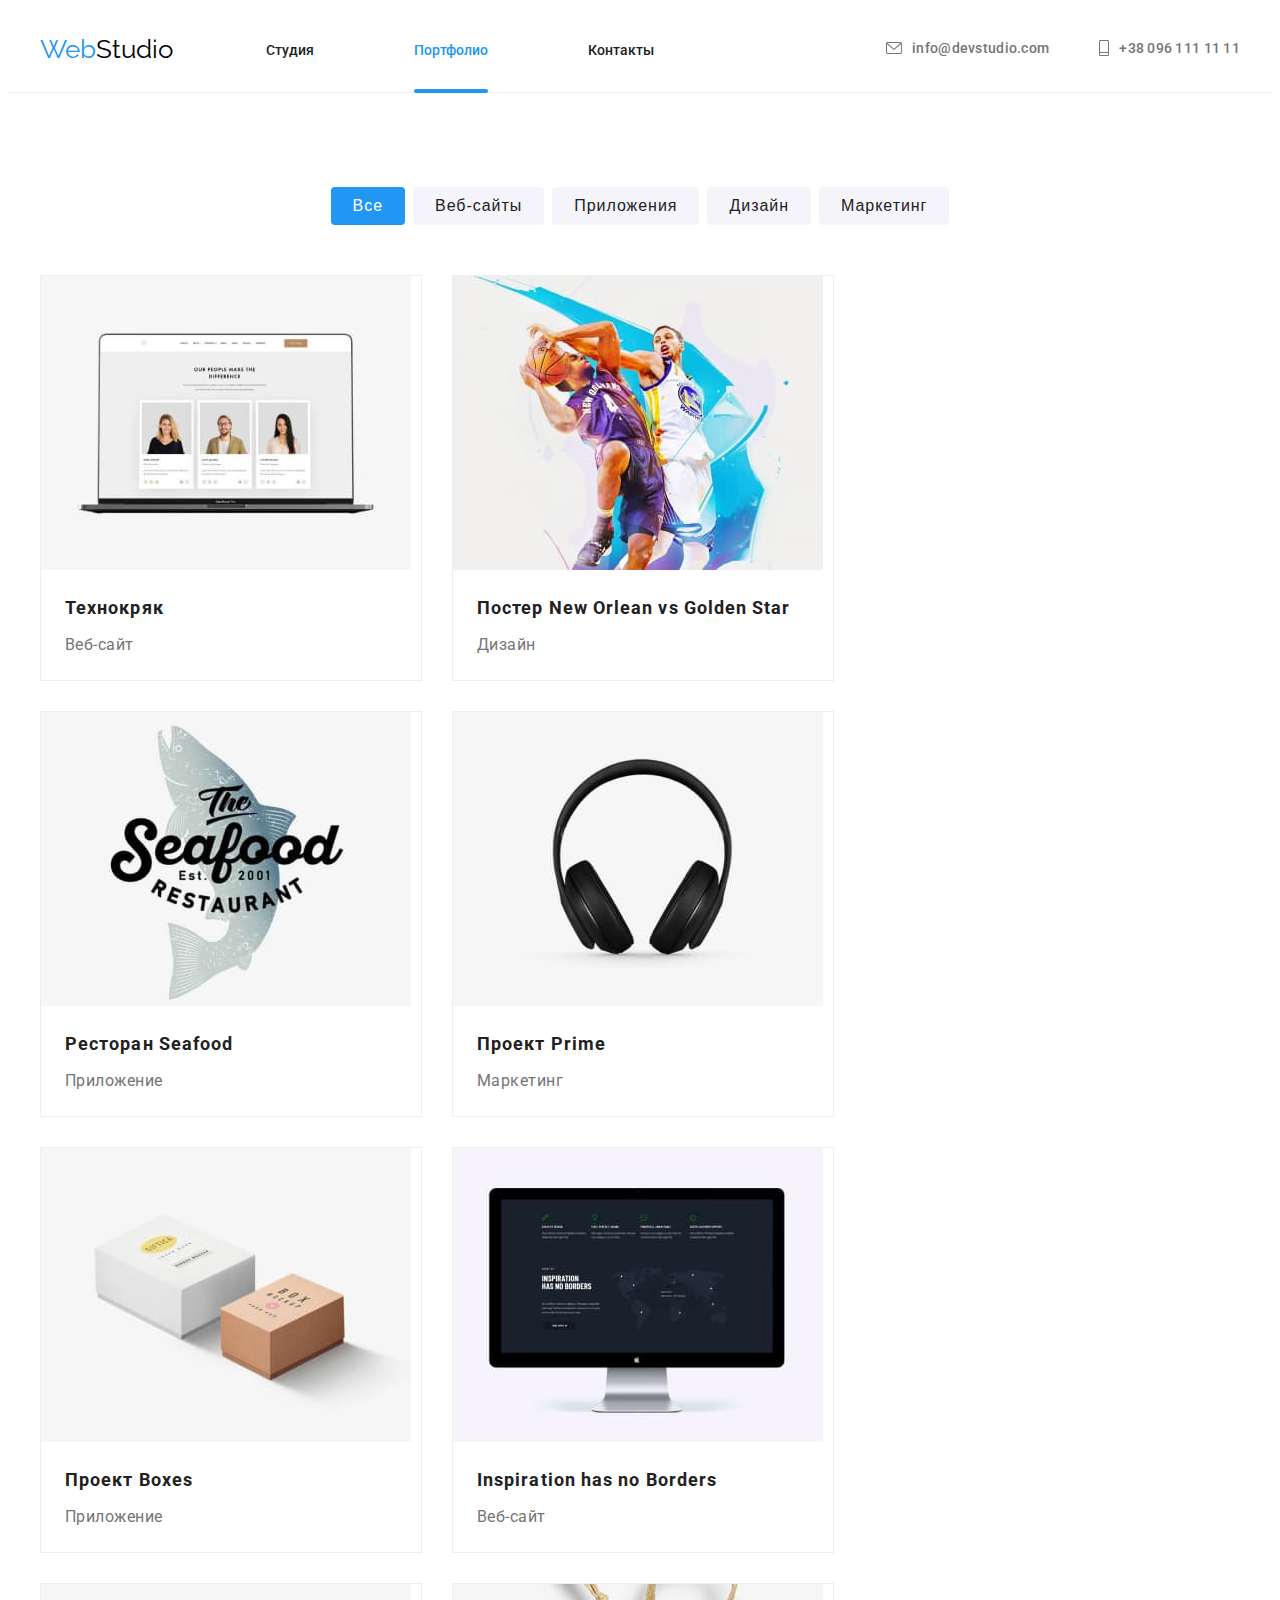
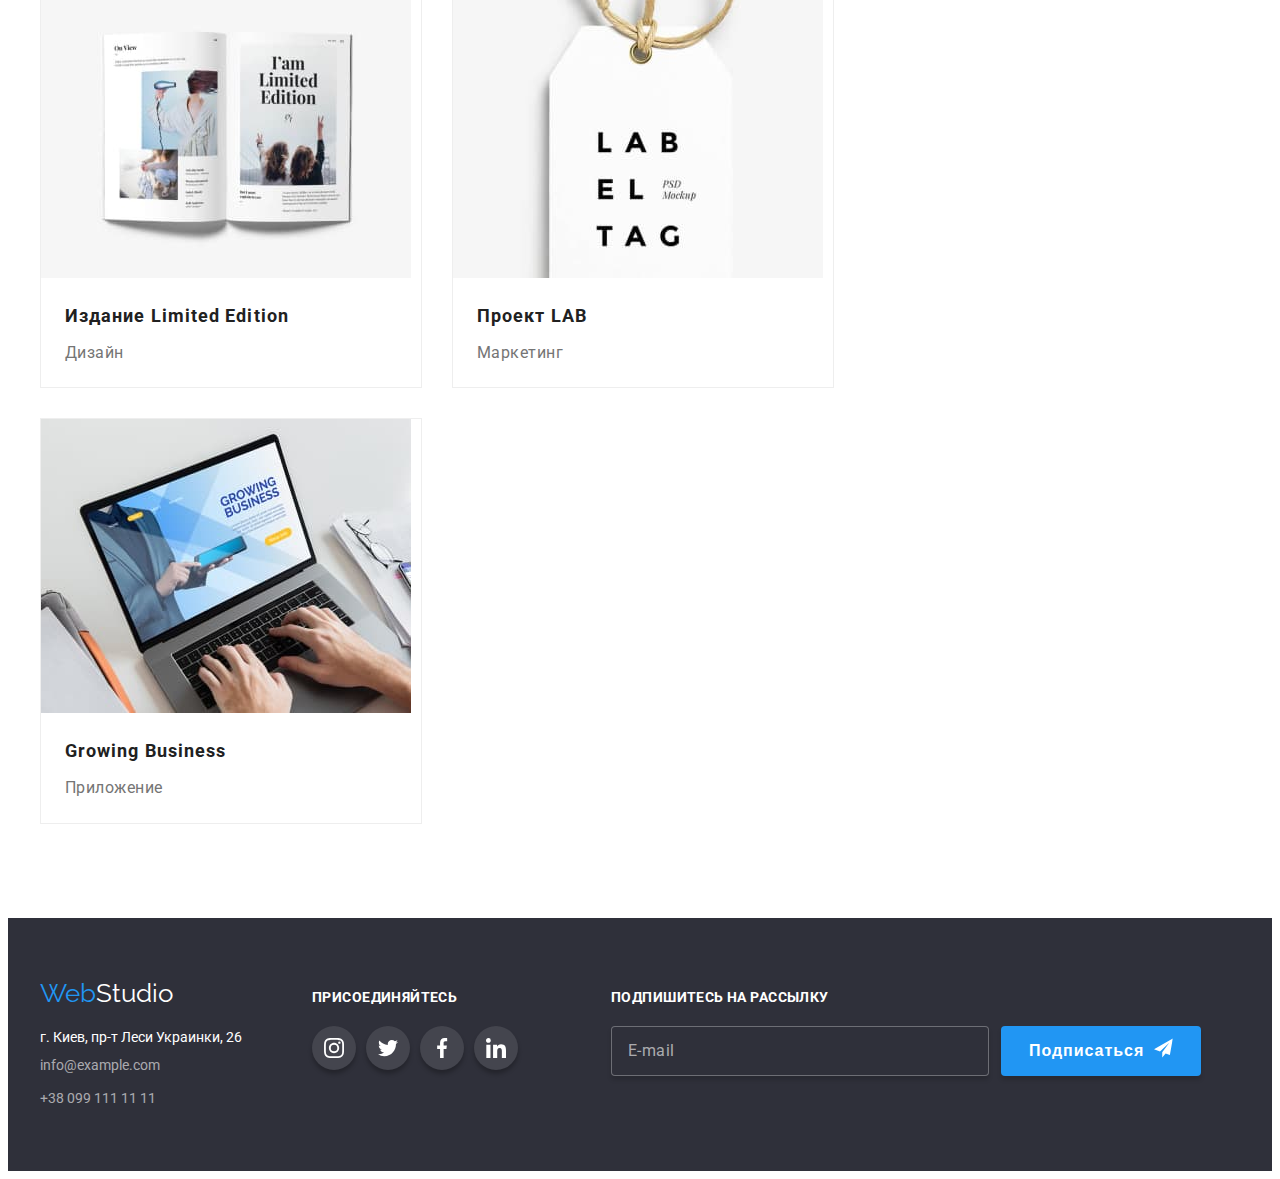
==== commit 8e1cb10b: "hw7p2" ====
--- a/portfolio.html
+++ b/portfolio.html
@@ -84,7 +84,7 @@
             <li class="pictures__item pictures__border">
               <article class="pictures__card">
                 <div class="pictures__card-thumb">
-                  <img src="./images-portfolio/img1.jpg" alt="набор фото" />
+                  <img src="./images/images-portfolio/img1.jpg" alt="набор фото" />
                   <div class="pictures__overlay">
                     <p class="pictures__overlay-txt">
                       Ресурс предлагает комплексные предложения с разным уровнем функционала и
@@ -102,7 +102,7 @@
             <li class="pictures__item pictures__border">
               <article class="pictures__card">
                 <div class="pictures__card-thumb">
-                  <img src="./images-portfolio/img2.jpg" alt="набор фото" />
+                  <img src="./images/images-portfolio/img2.jpg" alt="набор фото" />
                   <div class="pictures__overlay">
                     <p class="pictures__overlay-txt">
                       Ресурс предлагает комплексные предложения с разным уровнем функционала и
@@ -120,7 +120,7 @@
             <li class="pictures__item pictures__border">
               <article class="pictures__card">
                 <div class="pictures__card-thumb">
-                  <img src="./images-portfolio/img3.jpg" alt="набор фото" />
+                  <img src="./images/images-portfolio/img3.jpg" alt="набор фото" />
                   <div class="pictures__overlay">
                     <p class="pictures__overlay-txt">
                       Ресурс предлагает комплексные предложения с разным уровнем функционала и
@@ -138,7 +138,7 @@
             <li class="pictures__item pictures__border">
               <article class="pictures__card">
                 <div class="pictures__card-thumb">
-                  <img src="./images-portfolio/img4.jpg" alt="набор фото" />
+                  <img src="./images/images-portfolio/img4.jpg" alt="набор фото" />
                   <div class="pictures__overlay">
                     <p class="pictures__overlay-txt">
                       Ресурс предлагает комплексные предложения с разным уровнем функционала и
@@ -156,7 +156,7 @@
             <li class="pictures__item pictures__border">
               <article class="pictures__card">
                 <div class="pictures__card-thumb">
-                  <img src="./images-portfolio/img5.jpg" alt="набор фото" />
+                  <img src="./images/images-portfolio/img5.jpg" alt="набор фото" />
                   <div class="pictures__overlay">
                     <p class="pictures__overlay-txt">
                       Ресурс предлагает комплексные предложения с разным уровнем функционала и
@@ -174,7 +174,7 @@
             <li class="pictures__item pictures__border">
               <article class="pictures__card">
                 <div class="pictures__card-thumb">
-                  <img src="./images-portfolio/img6.jpg" alt="набор фото" />
+                  <img src="./images/images-portfolio/img6.jpg" alt="набор фото" />
                   <div class="pictures__overlay">
                     <p class="pictures__overlay-txt">
                       Ресурс предлагает комплексные предложения с разным уровнем функционала и
@@ -192,7 +192,7 @@
             <li class="pictures__item pictures__border">
               <article class="pictures__card">
                 <div class="pictures__card-thumb">
-                  <img src="./images-portfolio/img7.jpg" alt="набор фото" />
+                  <img src="./images/images-portfolio/img7.jpg" alt="набор фото" />
                   <div class="pictures__overlay">
                     <p class="pictures__overlay-txt">
                       Ресурс предлагает комплексные предложения с разным уровнем функционала и
@@ -210,7 +210,7 @@
             <li class="pictures__item pictures__border">
               <article class="pictures__card">
                 <div class="pictures__card-thumb">
-                  <img src="./images-portfolio/img8.jpg" alt="набор фото" />
+                  <img src="./images/images-portfolio/img8.jpg" alt="набор фото" />
                   <div class="pictures__overlay">
                     <p class="pictures__overlay-txt">
                       Ресурс предлагает комплексные предложения с разным уровнем функционала и
@@ -228,7 +228,7 @@
             <li class="pictures__item pictures__border">
               <article class="pictures__card">
                 <div class="pictures__card-thumb">
-                  <img src="./images-portfolio/img9.jpg" alt="набор фото" />
+                  <img src="./images/images-portfolio/img9.jpg" alt="набор фото" />
                   <div class="pictures__overlay">
                     <p class="pictures__overlay-txt">
                       Ресурс предлагает комплексные предложения с разным уровнем функционала и
--- a/css/main.min.css
+++ b/css/main.min.css
@@ -1,2 +1,2 @@
-.visually-hidden{position:absolute;width:1px;height:1px;margin:-1px;border:0;padding:0;white-space:nowrap;-webkit-clip-path:inset(100%);clip-path:inset(100%);clip:rect(0 0 0 0);overflow:hidden}h1,h2,h3,h4,h5,h6,p{margin:0}ul{list-style:none;padding-left:0px;margin:0}a{display:block;text-decoration:none;font-style:normal}img{display:block;max-width:100%}.hidden{display:none;margin-top:0px;margin-bottom:0px}body{background-color:var(--bg-color);font-family:'Roboto', sans-serif}.container{width:1200px;padding-right:15px;padding-left:15px;margin-left:auto;margin-right:auto}.header__header-nav{display:-webkit-box;display:-ms-flexbox;display:flex;text-align:center;-webkit-box-pack:center;-ms-flex-pack:center;justify-content:center}.header__main-nav{display:-webkit-box;display:-ms-flexbox;display:flex;-webkit-box-align:center;-ms-flex-align:center;align-items:center;padding:0;margin-right:auto}.header__site-nav{font-weight:500;font-size:14px;line-height:1.17;display:-webkit-box;display:-ms-flexbox;display:flex}.header__site-nav .current{color:#2196f3;position:relative}.current::after{content:'';position:absolute;bottom:-3px;display:block;width:100%;height:4px;background-color:#2196f3;border-radius:2px}.header__site-nav .header__item:not(:last-child){margin-right:50px}.header__site-nav a{display:inline-block;padding-top:32px;padding-bottom:32px;color:#212121}.header__header-contact-list{display:-webkit-box;display:-ms-flexbox;display:flex;line-height:1.17;font-size:14px;font-weight:500;letter-spacing:0.02em}.header__item+.header__item{margin-left:50px}.header__item-link{-webkit-transition:color 250ms cubic-bezier(0.4, 0, 0.2, 1);transition:color 250ms cubic-bezier(0.4, 0, 0.2, 1)}.header__contact-link{display:-webkit-box;display:-ms-flexbox;display:flex;-webkit-box-align:center;-ms-flex-align:center;align-items:center;padding-top:32px;padding-bottom:32px;margin-bottom:0;color:#757575;-webkit-transition:color 250ms cubic-bezier(0.4, 0, 0.2, 1);transition:color 250ms cubic-bezier(0.4, 0, 0.2, 1)}.header a:hover,.header a:focus{color:#2196f3}.header__mail:hover .header__icon-mail,.header__mail:focus .header__icon-mail,.header__phone:hover .header__icon-phone,.header__phone:hover .header__icon-phone{fill:#2196f3}.header__icon-mail,.header__icon-phone{margin-right:10px;fill:currentColor}.header{border-bottom:1px solid #ececec}.header__logo{color:#2196f3;font-family:'Raleway', sans-serif;font-size:26px}.header__logo{margin-right:93px;padding-top:24px;padding-bottom:24px}.header__logo-two{color:#000000;font-family:'Raleway', sans-serif;font-size:26px}.header__main-nav .header__text{line-height:1.38}.footer__logo{color:#2196f3;font-family:'Raleway', sans-serif;font-size:26px}.footer__text{line-height:1.17}.footer__logo-three{color:#fff}.hero{background-color:#2f303a;text-align:center;padding-top:200px;padding-bottom:200px;max-width:1600px;height:600px;margin-left:auto;margin-right:auto;background-image:-webkit-gradient(linear, left top, left bottom, from(rgba(47,48,58,0.4)), to(rgba(47,48,58,0.4))),url(../images/bg-hero.jpg);background-image:linear-gradient(rgba(47,48,58,0.4), rgba(47,48,58,0.4)),url(../images/bg-hero.jpg);background-position:center;background-repeat:no-repeat;background-size:cover}.hero__title{color:#fff;width:696px;font-family:Roboto;font-size:44px;font-weight:900;letter-spacing:0.06em;line-height:1.36;text-transform:uppercase;display:inline-block;text-align:center;margin:0 0 30px 0}.hero-btn{color:#fff;background-color:#2196f3;cursor:pointer;border:none;line-height:1.8;letter-spacing:0.06em;text-align:center;font-size:16px;font-weight:700;border-radius:4px;padding:10px 32px;display:block;margin:auto;-webkit-transition:background-color 250ms cubic-bezier(0.4, 0, 0.2, 1);transition:background-color 250ms cubic-bezier(0.4, 0, 0.2, 1)}.hero-btn:hover,.hero-btn:focus{background-color:#188ce8}.footer__btn-send{color:#fff;background-color:#2196f3;cursor:pointer;border:none;line-height:1.87;letter-spacing:0.06em;-webkit-box-align:center;-ms-flex-align:center;align-items:center;font-size:16px;font-weight:700;border-radius:4px;-webkit-box-shadow:0px 4px 4px rgba(0,0,0,0.15);box-shadow:0px 4px 4px rgba(0,0,0,0.15);padding:10px 28px;display:-webkit-box;display:-ms-flexbox;display:flex;margin:auto;width:200px;height:50px;-webkit-transition:background-color 250ms cubic-bezier(0.4, 0, 0.2, 1);transition:background-color 250ms cubic-bezier(0.4, 0, 0.2, 1)}.features{padding-top:94px;padding-bottom:94px}.features__list{display:-webkit-box;display:-ms-flexbox;display:flex;margin-left:calc(-1 * $picMargin)}.features__item{-ms-flex-preferred-size:calc(100% / 4 - $picMargin);flex-basis:calc(100% / 4 - $picMargin);margin-left:30px}.features__icons-set{display:-webkit-box;display:-ms-flexbox;display:flex;-webkit-box-pack:center;-ms-flex-pack:center;justify-content:center;-webkit-box-align:center;-ms-flex-align:center;align-items:center;height:120px;background-color:#f5f4fa;margin-bottom:30px}.features__icons{width:70px;height:70px}.features__title{font-weight:700;font-size:14px;line-height:16px;letter-spacing:0.03em;text-transform:uppercase;margin-bottom:10px}.features__description{color:#757575;line-height:1.7;font-weight:400;font-size:14px;letter-spacing:0.03em;text-align:left}.we-do{padding-bottom:94px}.we-do__title{color:#212121;font-size:14px;line-height:1.17;text-align:center;font-weight:700;font-size:36px;margin-bottom:50px}.we-do__foto{display:-webkit-box;display:-ms-flexbox;display:flex;margin-left:calc(-1 * $picMargin)}.we-do__item{-ms-flex-preferred-size:calc(100% / 3 - $picMargin);flex-basis:calc(100% / 3 - $picMargin);margin-left:30px}.we-do__label{position:relative;display:-webkit-box;display:-ms-flexbox;display:flex;-webkit-box-pack:center;-ms-flex-pack:center;justify-content:center;-webkit-box-align:end;-ms-flex-align:end;align-items:flex-end}.we-do__txt{position:absolute;display:-webkit-box;display:-ms-flexbox;display:flex;-webkit-box-pack:center;-ms-flex-pack:center;justify-content:center;-webkit-box-align:center;-ms-flex-align:center;align-items:center;width:100%;height:70px;font-weight:700;font-size:14px;line-height:1.14;text-align:center;letter-spacing:0.03em;text-transform:uppercase;color:#fff;background-color:rgba(47,48,58,0.8)}.our-team{background-color:#f5f4fa;padding-top:94px;padding-bottom:94px;margin-left:auto;margin-right:auto}.our-team__title{color:#212121;line-height:1.17;text-align:center;font-weight:700;font-size:36px;margin-bottom:50px}.our-team__foto{display:-webkit-box;display:-ms-flexbox;display:flex;margin-left:calc(-1 * $picMargin)}.our-team__item{-ms-flex-preferred-size:calc(100% / 4 - $picMargin);flex-basis:calc(100% / 4 - $picMargin);margin-left:30px;background-color:#fff;border-radius:0px 0px 4px 4px;-webkit-box-shadow:0px 4px 4px 0px #00000040;box-shadow:0px 4px 4px 0px #00000040}.our-team__card-content{padding:30px 32px}.our-team__name{font-weight:500;font-size:16px;line-height:1.17;margin-bottom:10px;text-align:center}.our-team__prof{color:#757575;font-weight:400;font-size:16px;line-height:1.17;text-align:center;margin-bottom:16px}.our-team__links-set{display:-webkit-box;display:-ms-flexbox;display:flex}.our-team__bg-link{display:-webkit-box;display:-ms-flexbox;display:flex;-webkit-box-align:center;-ms-flex-align:center;align-items:center;-webkit-box-pack:center;-ms-flex-pack:center;justify-content:center;color:#afb1b8;border-radius:50%;width:44px;height:44px;-webkit-transition:color 250ms cubic-bezier(0.4, 0, 0.2, 1),background-color 250ms cubic-bezier(0.4, 0, 0.2, 1);transition:color 250ms cubic-bezier(0.4, 0, 0.2, 1),background-color 250ms cubic-bezier(0.4, 0, 0.2, 1)}.our-team__links-set:not(:last-child){margin-right:10px}.our-team__bg-link:hover{color:#fff;background-color:#2196f3}.our-team__social-link{fill:currentColor;width:20px;height:20px}.clients{background-color:#fff;padding-top:94px;padding-bottom:94px;margin-right:auto;margin-left:auto}.clients__regular-clients{font-size:36px;font-weight:700;line-height:1.17;letter-spacing:0.03em;text-align:center;margin-bottom:50px}.clients__our-clients{display:-webkit-box;display:-ms-flexbox;display:flex;margin-left:calc(-1 * $picMargin)}.clients__item{-ms-flex-preferred-size:calc(100% / 6 - $picMargin);flex-basis:calc(100% / 6 - $picMargin);margin-left:30px;width:170px;height:92px;border:1px solid #afb1b8;border-radius:4px;display:-webkit-box;display:-ms-flexbox;display:flex;-webkit-box-align:center;-ms-flex-align:center;align-items:center;-webkit-box-pack:center;-ms-flex-pack:center;justify-content:center;cursor:pointer;-webkit-transition:border 250ms cubic-bezier(0.4, 0, 0.2, 1);transition:border 250ms cubic-bezier(0.4, 0, 0.2, 1)}.clients__icon{width:106px;height:60px;fill:#afb1b8;-webkit-transition:fill 250ms cubic-bezier(0.4, 0, 0.2, 1);transition:fill 250ms cubic-bezier(0.4, 0, 0.2, 1)}.clients__item:hover{border:1px solid #2196f3}.clients__item:hover .clients__icon{fill:#2196f3}.footer a:hover,.footer a:focus{color:#2196f3}.footer{background-color:#2f303a;padding-top:60px;padding-bottom:60px}.footer__content{display:-webkit-box;display:-ms-flexbox;display:flex;-webkit-box-align:baseline;-ms-flex-align:baseline;align-items:baseline}.footer__adress a{color:#fff;line-height:1.17;-webkit-transition:color 250ms cubic-bezier(0.4, 0, 0.2, 1);transition:color 250ms cubic-bezier(0.4, 0, 0.2, 1)}.footer__contact a{color:rgba(255,255,255,0.6);line-height:1.7;-webkit-transition:color 250ms cubic-bezier(0.4, 0, 0.2, 1);transition:color 250ms cubic-bezier(0.4, 0, 0.2, 1)}.footer__contact-list{line-height:1.17;font-size:14px}.footer__text{margin-bottom:20px}.footer__adress{margin-bottom:9px}.footer__mail{margin-bottom:9px}.footer__join{margin-left:70px;margin-right:93px}.footer__join-title{font-size:14px;font-style:normal;font-weight:700;line-height:1.17;letter-spacing:0.03em;text-transform:uppercase;color:#fff;margin-bottom:20px}.footer__links-set{display:-webkit-box;display:-ms-flexbox;display:flex}.footer__bg-link{display:-webkit-box;display:-ms-flexbox;display:flex;-webkit-box-align:center;-ms-flex-align:center;align-items:center;-webkit-box-pack:center;-ms-flex-pack:center;justify-content:center;background-color:#ffffff1a;width:44px;height:44px;-webkit-box-shadow:0px 4px 4px 0px #00000040;box-shadow:0px 4px 4px 0px #00000040;border-radius:50%;-webkit-transition:background-color 250ms cubic-bezier(0.4, 0, 0.2, 1);transition:background-color 250ms cubic-bezier(0.4, 0, 0.2, 1)}.footer__link:not(:last-child){margin-right:10px}.footer__bg-link:hover{background-color:#2196f3}.footer__social-link{fill:#fff;width:20px;height:20px}.footer__subs-title{font-size:14px;font-weight:700;line-height:1.14;letter-spacing:0.03em;text-transform:uppercase;color:#fff;margin-bottom:20px}.footer__subs-form{display:-webkit-box;display:-ms-flexbox;display:flex}.footer__subscribe ::-webkit-input-placeholder{font-family:Roboto;font-size:16px;line-height:1.25;letter-spacing:0.03em;text-align:left;color:rgba(255,255,255,0.6)}.footer__subscribe :-ms-input-placeholder{font-family:Roboto;font-size:16px;line-height:1.25;letter-spacing:0.03em;text-align:left;color:rgba(255,255,255,0.6)}.footer__subscribe ::-ms-input-placeholder{font-family:Roboto;font-size:16px;line-height:1.25;letter-spacing:0.03em;text-align:left;color:rgba(255,255,255,0.6)}.footer__subscribe ::placeholder{font-family:Roboto;font-size:16px;line-height:1.25;letter-spacing:0.03em;text-align:left;color:rgba(255,255,255,0.6)}.footer__subs-mail{width:358px;margin-right:12px;padding-left:16px;border:1px solid rgba(255,255,255,0.3);-webkit-box-shadow:0px 4px 4px 0px rgba(0,0,0,0.15);box-shadow:0px 4px 4px 0px rgba(0,0,0,0.15);border-radius:4px;background-color:#2f303a;outline:none;color:rgba(255,255,255,0.6)}.footer__icon-send{width:24px;height:24px;margin-left:10px;fill:#fff}.backdrop{position:fixed;top:0;left:0;width:100%;height:100%;background-color:rgba(0,0,0,0.2);opacity:1;-webkit-transition:opacity 250ms cubic-bezier(0.4, 0, 0.2, 1);transition:opacity 250ms cubic-bezier(0.4, 0, 0.2, 1)}.backdrop.is-hidden{opacity:0;pointer-events:none}.backdrop.is-hidden .modal{-webkit-transform:translate(-50%, -50%) scale(0.8);transform:translate(-50%, -50%) scale(0.8)}.modal{position:absolute;top:50%;left:50%;min-width:528px;min-height:581px;background-color:#fff;-webkit-transform:translate(-50%, -50%) scale(1);transform:translate(-50%, -50%) scale(1);-webkit-transition:-webkit-transform 20ms cubic-bezier(0.4, 0, 0.2, 1);transition:-webkit-transform 20ms cubic-bezier(0.4, 0, 0.2, 1);transition:transform 20ms cubic-bezier(0.4, 0, 0.2, 1);transition:transform 20ms cubic-bezier(0.4, 0, 0.2, 1), -webkit-transform 20ms cubic-bezier(0.4, 0, 0.2, 1);-webkit-box-shadow:0px 1px 3px rgba(0,0,0,0.12),0px 1px 1px rgba(0,0,0,0.14),0px 2px 1px rgba(0,0,0,0.2);box-shadow:0px 1px 3px rgba(0,0,0,0.12),0px 1px 1px rgba(0,0,0,0.14),0px 2px 1px rgba(0,0,0,0.2);border-radius:4px}.modal__btn-close{position:absolute;background-color:#fff;width:30px;height:30px;right:8px;top:8px;padding:6px;border:none;border-radius:50%;border:1px solid #0000001a;cursor:pointer;-webkit-transition:background-color 250ms cubic-bezier(0.4, 0, 0.2, 1);transition:background-color 250ms cubic-bezier(0.4, 0, 0.2, 1)}.modal__icon-close{fill:black;width:11px;height:11px;-webkit-transition:fill 250ms cubic-bezier(0.4, 0, 0.2, 1);transition:fill 250ms cubic-bezier(0.4, 0, 0.2, 1)}.modal__btn-close:hover .modal__icon-close,.modal__btn-close:focus .modal__icon-close{fill:#2196f3}.modal__title{margin-bottom:12px;margin-left:auto;margin-right:auto;font-size:20px;font-weight:700;line-height:1.15;letter-spacing:0.03em;color:#212121}.modal__form{margin-left:auto;margin-right:auto;padding:40px}.modal__form-field:not(:last-child){margin-bottom:10px}.modal__form-field:nth-child(5){margin-bottom:0}.modal__form-field{display:-webkit-box;display:-ms-flexbox;display:flex;-webkit-box-orient:vertical;-webkit-box-direction:normal;-ms-flex-direction:column;flex-direction:column}.modal__position{position:relative;display:inline-block}.modal__form-label{display:inline-block;margin-bottom:4px;color:#757575;font-size:12px;line-height:1.7;letter-spacing:0.01em}.modal__form-input{display:inline-block;padding:11px 12px;padding-left:42px;width:100%;height:40px;border:1px solid rgba(33,33,33,0.2);border-radius:4px;-webkit-transition:border 250ms cubic-bezier(0.4, 0, 0.2, 1);transition:border 250ms cubic-bezier(0.4, 0, 0.2, 1)}.modal__form-textarea{display:inline-block;padding:12px 16px;margin-bottom:20px;height:120px;border:1px solid rgba(33,33,33,0.2);border-radius:4px;font-size:14px;line-height:1.14;letter-spacing:0.01em;color:rgba(117,117,117,0.5);-webkit-transition:border 250ms cubic-bezier(0.4, 0, 0.2, 1);transition:border 250ms cubic-bezier(0.4, 0, 0.2, 1)}.modal__form-textarea:focus-within{border:1px solid #2196f3;outline:none}.modal__form-textarea:not(:placeholder-shown){border-color:#2196f3}.modal__icon{position:absolute;top:50%;left:12px;-webkit-transform:translateY(-50%);transform:translateY(-50%);width:18px;height:18px;fill:#212121;-webkit-transition:fill 250ms cubic-bezier(0.4, 0, 0.2, 1);transition:fill 250ms cubic-bezier(0.4, 0, 0.2, 1)}.modal__form-field:focus-within .modal__icon,.modal__form-input:not(:placeholder-shown)+.modal__icon{fill:#2196f3}.modal__form-input:focus-within,.modal__form-input:not(:placeholder-shown){border:1px solid #2196f3;outline:none}.modal__btn-send{color:#fff;background-color:#2196f3;cursor:pointer;border:none;line-height:1.87;letter-spacing:0.06em;text-align:center;font-size:16px;font-weight:700;border-radius:4px;padding:10px 55px;display:block;margin:auto;-webkit-transition:background-color 250ms cubic-bezier(0.4, 0, 0.2, 1);transition:background-color 250ms cubic-bezier(0.4, 0, 0.2, 1)}.modal__btn-send:hover,.modal__btn-send:focus{background-color:#188ce8}.modal__check-field{display:-webkit-box;display:-ms-flexbox;display:flex;-webkit-box-align:center;-ms-flex-align:center;align-items:center;-webkit-box-pack:center;-ms-flex-pack:center;justify-content:center;margin-bottom:30px}.modal__agreement{display:inline-block;font-size:14px;line-height:1.71;letter-spacing:0.03em;color:#757575}.modal__agreement-two{display:inline-block;color:#2196f3}.modal__checkbox{position:absolute;width:1px;height:1px;margin:-1px;border:0;padding:0;white-space:nowrap;-webkit-clip-path:inset(100%);clip-path:inset(100%);clip:rect(0 0 0 0);overflow:hidden}.modal__checkbox-label{display:inline-block;width:16px;height:15px;margin-right:8.38px;border:2px solid #212121;border-radius:4px;-webkit-transition:background-color 250ms cubic-bezier(0.4, 0, 0.2, 1),background-image 250ms cubic-bezier(0.4, 0, 0.2, 1),background-size 250ms cubic-bezier(0.4, 0, 0.2, 1);transition:background-color 250ms cubic-bezier(0.4, 0, 0.2, 1),background-image 250ms cubic-bezier(0.4, 0, 0.2, 1),background-size 250ms cubic-bezier(0.4, 0, 0.2, 1)}.modal__checkbox:checked+.modal__checkbox-label{border-color:transparent;background-color:#2196f3;background-image:url(/images/iconcheck.svg);background-size:contain;background-origin:border-box}.works{padding-top:94px;padding-bottom:94px}.works__btn-text{display:-webkit-box;display:-ms-flexbox;display:flex;-webkit-box-pack:center;-ms-flex-pack:center;justify-content:center;margin-bottom:50px}.works__btn-text .works__item:not(:last-child){margin-right:8px}.works__secondary-btn,.works__btn-all{background-color:#f5f4fa;color:#212121;cursor:pointer;line-height:1.62;font-size:16px;font-weight:500;border:none;border-radius:4px;padding:6px 22px;display:block;min-width:73px;text-align:center;-webkit-transition:color 250ms cubic-bezier(0.4, 0, 0.2, 1),background-color 250ms cubic-bezier(0.4, 0, 0.2, 1),-webkit-box-shadow 250ms cubic-bezier(0.4, 0, 0.2, 1);transition:color 250ms cubic-bezier(0.4, 0, 0.2, 1),background-color 250ms cubic-bezier(0.4, 0, 0.2, 1),-webkit-box-shadow 250ms cubic-bezier(0.4, 0, 0.2, 1);transition:color 250ms cubic-bezier(0.4, 0, 0.2, 1),background-color 250ms cubic-bezier(0.4, 0, 0.2, 1),box-shadow 250ms cubic-bezier(0.4, 0, 0.2, 1);transition:color 250ms cubic-bezier(0.4, 0, 0.2, 1),background-color 250ms cubic-bezier(0.4, 0, 0.2, 1),box-shadow 250ms cubic-bezier(0.4, 0, 0.2, 1),-webkit-box-shadow 250ms cubic-bezier(0.4, 0, 0.2, 1)}.works__btn-all{background-color:#2196f3;color:#fff}.works__secondary-btn:hover,.works__secondary-btn:focus,.works__btn-all:hover,.works__btn-all:focus{background-color:#2196f3;color:#fff;-webkit-box-shadow:0px 2px 2px 0px #0000001f;box-shadow:0px 2px 2px 0px #0000001f;-webkit-box-shadow:0px 1px 2px 0px #00000014;box-shadow:0px 1px 2px 0px #00000014;-webkit-box-shadow:0px 3px 1px 0px #0000001a;box-shadow:0px 3px 1px 0px #0000001a}.pictures{display:-webkit-box;display:-ms-flexbox;display:flex;-ms-flex-wrap:wrap;flex-wrap:wrap;margin-left:calc(-1 * $picMargin);margin-top:calc(-1 * $picMargin)}.pictures__card-thumb{position:relative;overflow:hidden}.pictures__overlay{position:absolute;top:0;left:0;width:100%;height:100%;background-color:rgba(33,150,243,0.9);-webkit-transform:translateY(100%);transform:translateY(100%);-webkit-transition:-webkit-transform 250ms cubic-bezier(0.4, 0, 0.2, 1);transition:-webkit-transform 250ms cubic-bezier(0.4, 0, 0.2, 1);transition:transform 250ms cubic-bezier(0.4, 0, 0.2, 1);transition:transform 250ms cubic-bezier(0.4, 0, 0.2, 1), -webkit-transform 250ms cubic-bezier(0.4, 0, 0.2, 1)}.pictures__overlay-txt{position:absolute;padding:63px 24px;font-size:18px;line-height:1.56;letter-spacing:0.03em;color:#fff}.pictures__item{-ms-flex-preferred-size:calc(100% / 3 - $picMargin);flex-basis:calc(100% / 3 - $picMargin);margin-left:30px;margin-top:30px;-webkit-transition:-webkit-box-shadow 250ms cubic-bezier(0.4, 0, 0.2, 1);transition:-webkit-box-shadow 250ms cubic-bezier(0.4, 0, 0.2, 1);transition:box-shadow 250ms cubic-bezier(0.4, 0, 0.2, 1);transition:box-shadow 250ms cubic-bezier(0.4, 0, 0.2, 1), -webkit-box-shadow 250ms cubic-bezier(0.4, 0, 0.2, 1)}.pictures__item:hover,.pictures__item:focus{-webkit-box-shadow:0px 4px 4px 0px #00000040;box-shadow:0px 4px 4px 0px #00000040}.pictures__item:hover .pictures__overlay{-webkit-transform:translateY(0);transform:translateY(0)}.pictures__border{border:1px solid #eeeeee}.pictures__card-content{padding:20px 24px}.pictures__title{color:#212121;font-size:18px;font-weight:700;line-height:2;letter-spacing:0.06em;margin-bottom:4px}.pictures__description{color:#757575;font-size:16px;font-weight:400;line-height:1.87;letter-spacing:0.03em}
+.visually-hidden{position:absolute;width:1px;height:1px;margin:-1px;border:0;padding:0;white-space:nowrap;-webkit-clip-path:inset(100%);clip-path:inset(100%);clip:rect(0 0 0 0);overflow:hidden}h1,h2,h3,h4,h5,h6,p{margin:0}ul{list-style:none;padding-left:0px;margin:0}a{display:block;text-decoration:none;font-style:normal}img{display:block;max-width:100%}.hero-btn,.footer__btn-send,.works__secondary-btn,.works__btn-all{color:#fff;background-color:#2196f3;text-align:center;cursor:pointer;border:none;font-size:16px;font-weight:700;border-radius:4px;letter-spacing:0.06em}body{background-color:#fff;font-family:'Roboto', sans-serif}.container{width:1200px;padding-right:15px;padding-left:15px;margin-left:auto;margin-right:auto}.header__header-nav{display:-webkit-box;display:-ms-flexbox;display:flex;text-align:center;-webkit-box-pack:center;-ms-flex-pack:center;justify-content:center}.header__main-nav{display:-webkit-box;display:-ms-flexbox;display:flex;-webkit-box-align:center;-ms-flex-align:center;align-items:center;padding:0;margin-right:auto}.header__site-nav{font-weight:500;font-size:14px;line-height:1.17;display:-webkit-box;display:-ms-flexbox;display:flex}.header__site-nav .current{color:#2196f3;position:relative}.current::after{content:'';position:absolute;bottom:-3px;display:block;width:100%;height:4px;background-color:#2196f3;border-radius:2px}.header__site-nav .header__item:not(:last-child){margin-right:50px}.header__site-nav a{display:inline-block;padding-top:32px;padding-bottom:32px;color:#212121}.header__header-contact-list{display:-webkit-box;display:-ms-flexbox;display:flex;line-height:1.17;font-size:14px;font-weight:500;letter-spacing:0.02em}.header__item+.header__item{margin-left:50px}.header__item-link{-webkit-transition:color 250ms cubic-bezier(0.4, 0, 0.2, 1);transition:color 250ms cubic-bezier(0.4, 0, 0.2, 1)}.header__contact-link{display:-webkit-box;display:-ms-flexbox;display:flex;-webkit-box-align:center;-ms-flex-align:center;align-items:center;padding-top:32px;padding-bottom:32px;margin-bottom:0;color:#757575;-webkit-transition:color 250ms cubic-bezier(0.4, 0, 0.2, 1);transition:color 250ms cubic-bezier(0.4, 0, 0.2, 1)}.header__icon-mail,.header__icon-phone{margin-right:10px;fill:currentColor}.header{border-bottom:1px solid #ececec}.header a:hover,.header a:focus{color:#2196f3}.header__logo{color:#2196f3;font-family:'Raleway', sans-serif;font-size:26px}.header__logo{margin-right:93px;padding-top:24px;padding-bottom:24px}.header__logo-two{color:#000000;font-family:'Raleway', sans-serif;font-size:26px}.header__main-nav .header__text{line-height:1.38}.footer__logo{color:#2196f3;font-family:'Raleway', sans-serif;font-size:26px}.footer__text{line-height:1.17}.footer__logo-three{color:#fff}.hero{background-color:#2f303a;text-align:center;padding-top:200px;padding-bottom:200px;max-width:1600px;height:600px;margin-left:auto;margin-right:auto;background-image:-webkit-gradient(linear, left top, left bottom, from(rgba(47,48,58,0.4)), to(rgba(47,48,58,0.4))),url(../images/bg-hero.jpg);background-image:linear-gradient(rgba(47,48,58,0.4), rgba(47,48,58,0.4)),url(../images/bg-hero.jpg);background-position:center;background-repeat:no-repeat;background-size:cover}.hero__title{color:#fff;width:696px;font-family:Roboto;font-size:44px;font-weight:900;letter-spacing:0.06em;line-height:1.36;text-transform:uppercase;display:inline-block;text-align:center;margin:0 0 30px 0}.hero-btn{line-height:1.8;padding:10px 32px;display:block;margin:auto;-webkit-transition:background-color 250ms cubic-bezier(0.4, 0, 0.2, 1);transition:background-color 250ms cubic-bezier(0.4, 0, 0.2, 1)}.hero-btn:hover,.hero-btn:focus{background-color:#188ce8}.footer__btn-send{line-height:1.87;-webkit-box-shadow:0px 4px 4px rgba(0,0,0,0.15);box-shadow:0px 4px 4px rgba(0,0,0,0.15);padding:10px 28px;display:-webkit-box;display:-ms-flexbox;display:flex;margin:auto;width:200px;height:50px;-webkit-transition:background-color 250ms cubic-bezier(0.4, 0, 0.2, 1);transition:background-color 250ms cubic-bezier(0.4, 0, 0.2, 1)}.works__secondary-btn,.works__btn-all{background-color:#f5f4fa;color:#212121;line-height:1.62;font-weight:500;padding:6px 22px;display:block;min-width:73px;text-align:center;-webkit-transition:color 250ms cubic-bezier(0.4, 0, 0.2, 1),background-color 250ms cubic-bezier(0.4, 0, 0.2, 1),-webkit-box-shadow 250ms cubic-bezier(0.4, 0, 0.2, 1);transition:color 250ms cubic-bezier(0.4, 0, 0.2, 1),background-color 250ms cubic-bezier(0.4, 0, 0.2, 1),-webkit-box-shadow 250ms cubic-bezier(0.4, 0, 0.2, 1);transition:color 250ms cubic-bezier(0.4, 0, 0.2, 1),background-color 250ms cubic-bezier(0.4, 0, 0.2, 1),box-shadow 250ms cubic-bezier(0.4, 0, 0.2, 1);transition:color 250ms cubic-bezier(0.4, 0, 0.2, 1),background-color 250ms cubic-bezier(0.4, 0, 0.2, 1),box-shadow 250ms cubic-bezier(0.4, 0, 0.2, 1),-webkit-box-shadow 250ms cubic-bezier(0.4, 0, 0.2, 1)}.works__secondary-btn:hover,.works__secondary-btn:focus,.works__secondary-btn:hover,.works__secondary-btn:focus,.works__btn-all:hover,.works__btn-all:focus,.works__btn-all:hover,.works__btn-all:focus{background-color:#2196f3;color:#fff;-webkit-box-shadow:0px 2px 2px 0px #0000001f;box-shadow:0px 2px 2px 0px #0000001f;-webkit-box-shadow:0px 1px 2px 0px #00000014;box-shadow:0px 1px 2px 0px #00000014;-webkit-box-shadow:0px 3px 1px 0px #0000001a;box-shadow:0px 3px 1px 0px #0000001a}.works__btn-all{background-color:#2196f3;color:#fff}.features{padding-top:94px;padding-bottom:94px}.features__list{display:-webkit-box;display:-ms-flexbox;display:flex;margin-left:calc(-1 * 30px)}.features__item{-ms-flex-preferred-size:calc(100% / 4 - 30px);flex-basis:calc(100% / 4 - 30px);margin-left:30px}.features__icons-set{display:-webkit-box;display:-ms-flexbox;display:flex;-webkit-box-pack:center;-ms-flex-pack:center;justify-content:center;-webkit-box-align:center;-ms-flex-align:center;align-items:center;height:120px;background-color:#f5f4fa;margin-bottom:30px}.features__icons{width:70px;height:70px}.features__title{font-weight:700;font-size:14px;line-height:16px;letter-spacing:0.03em;text-transform:uppercase;margin-bottom:10px}.features__description{color:#757575;line-height:1.7;font-weight:400;font-size:14px;letter-spacing:0.03em;text-align:left}.we-do{padding-bottom:94px}.we-do__title{color:#212121;font-size:14px;line-height:1.17;text-align:center;font-size:36px;margin-bottom:50px}.we-do__foto{display:-webkit-box;display:-ms-flexbox;display:flex;margin-left:calc(-1 * 30px)}.we-do__item{-ms-flex-preferred-size:calc(100% / 3 - 30px);flex-basis:calc(100% / 3 - 30px);margin-left:30px}.we-do__label{position:relative;display:-webkit-box;display:-ms-flexbox;display:flex;-webkit-box-pack:center;-ms-flex-pack:center;justify-content:center;-webkit-box-align:end;-ms-flex-align:end;align-items:flex-end}.we-do__txt{position:absolute;display:-webkit-box;display:-ms-flexbox;display:flex;-webkit-box-pack:center;-ms-flex-pack:center;justify-content:center;-webkit-box-align:center;-ms-flex-align:center;align-items:center;width:100%;height:70px;font-weight:700;font-size:14px;line-height:1.14;text-align:center;letter-spacing:0.03em;text-transform:uppercase;color:#fff;background-color:rgba(47,48,58,0.8)}.our-team{background-color:#f5f4fa;padding-top:94px;padding-bottom:94px;margin-left:auto;margin-right:auto}.our-team__title{color:#212121;line-height:1.17;text-align:center;font-size:36px;margin-bottom:50px}.our-team__foto{display:-webkit-box;display:-ms-flexbox;display:flex;margin-left:calc(-1 * 30px)}.our-team__item{-ms-flex-preferred-size:calc(100% / 4 - 30px);flex-basis:calc(100% / 4 - 30px);margin-left:30px;background-color:#fff;border-radius:0px 0px 4px 4px;-webkit-box-shadow:0px 4px 4px 0px #00000040;box-shadow:0px 4px 4px 0px #00000040}.our-team__card-content{padding:30px 32px}.our-team__name{font-weight:500;font-size:16px;line-height:1.17;margin-bottom:10px;text-align:center}.our-team__prof{color:#757575;font-weight:400;font-size:16px;line-height:1.17;text-align:center;margin-bottom:16px}.our-team__links-set{display:-webkit-box;display:-ms-flexbox;display:flex}.our-team__bg-link{display:-webkit-box;display:-ms-flexbox;display:flex;-webkit-box-align:center;-ms-flex-align:center;align-items:center;-webkit-box-pack:center;-ms-flex-pack:center;justify-content:center;color:#afb1b8;border-radius:50%;width:44px;height:44px;-webkit-transition:color 250ms cubic-bezier(0.4, 0, 0.2, 1),background-color 250ms cubic-bezier(0.4, 0, 0.2, 1);transition:color 250ms cubic-bezier(0.4, 0, 0.2, 1),background-color 250ms cubic-bezier(0.4, 0, 0.2, 1)}.our-team__bg-link:hover{color:#fff;background-color:#2196f3}.our-team__links-set:not(:last-child){margin-right:10px}.our-team__social-link{fill:currentColor;width:20px;height:20px}.clients{background-color:#fff;padding-top:94px;padding-bottom:94px;margin-right:auto;margin-left:auto}.clients__regular-clients{font-size:36px;font-weight:700;line-height:1.17;letter-spacing:0.03em;text-align:center;margin-bottom:50px}.clients__our-clients{display:-webkit-box;display:-ms-flexbox;display:flex;margin-left:calc(-1 * 30px)}.clients__item{-ms-flex-preferred-size:calc(100% / 6 - 30px);flex-basis:calc(100% / 6 - 30px);margin-left:30px;width:170px;height:92px;border:1px solid #afb1b8;border-radius:4px;display:-webkit-box;display:-ms-flexbox;display:flex;-webkit-box-align:center;-ms-flex-align:center;align-items:center;-webkit-box-pack:center;-ms-flex-pack:center;justify-content:center;cursor:pointer;-webkit-transition:border 250ms cubic-bezier(0.4, 0, 0.2, 1);transition:border 250ms cubic-bezier(0.4, 0, 0.2, 1)}.clients__item:hover{border:1px solid #2196f3}.clients__item:hover .clients__icon{fill:#2196f3}.clients__icon{width:106px;height:60px;fill:#afb1b8;-webkit-transition:fill 250ms cubic-bezier(0.4, 0, 0.2, 1);transition:fill 250ms cubic-bezier(0.4, 0, 0.2, 1)}.footer{background-color:#2f303a;padding-top:60px;padding-bottom:60px}.footer a:hover,.footer a:focus{color:#2196f3}.footer__content{display:-webkit-box;display:-ms-flexbox;display:flex;-webkit-box-align:baseline;-ms-flex-align:baseline;align-items:baseline}.footer__adress a{color:#fff;line-height:1.17;-webkit-transition:color 250ms cubic-bezier(0.4, 0, 0.2, 1);transition:color 250ms cubic-bezier(0.4, 0, 0.2, 1)}.footer__contact a{color:rgba(255,255,255,0.6);line-height:1.7;-webkit-transition:color 250ms cubic-bezier(0.4, 0, 0.2, 1);transition:color 250ms cubic-bezier(0.4, 0, 0.2, 1)}.footer__contact-list{line-height:1.17;font-size:14px}.footer__text{margin-bottom:20px}.footer__adress{margin-bottom:9px}.footer__mail{margin-bottom:9px}.footer__join{margin-left:70px;margin-right:93px}.footer__join-title{font-size:14px;font-style:normal;font-weight:700;line-height:1.17;letter-spacing:0.03em;text-transform:uppercase;color:#fff;margin-bottom:20px}.footer__links-set{display:-webkit-box;display:-ms-flexbox;display:flex}.footer__bg-link{display:-webkit-box;display:-ms-flexbox;display:flex;-webkit-box-align:center;-ms-flex-align:center;align-items:center;-webkit-box-pack:center;-ms-flex-pack:center;justify-content:center;background-color:#ffffff1a;width:44px;height:44px;-webkit-box-shadow:0px 4px 4px 0px #00000040;box-shadow:0px 4px 4px 0px #00000040;border-radius:50%;-webkit-transition:background-color 250ms cubic-bezier(0.4, 0, 0.2, 1);transition:background-color 250ms cubic-bezier(0.4, 0, 0.2, 1)}.footer__bg-link:hover{background-color:#2196f3}.footer__link:not(:last-child){margin-right:10px}.footer__social-link{fill:#fff;width:20px;height:20px}.footer__subs-title{font-size:14px;font-weight:700;line-height:1.14;letter-spacing:0.03em;text-transform:uppercase;color:#fff;margin-bottom:20px}.footer__subs-form{display:-webkit-box;display:-ms-flexbox;display:flex}.footer__subscribe ::-webkit-input-placeholder{font-family:Roboto;font-size:16px;line-height:1.25;letter-spacing:0.03em;text-align:left;color:rgba(255,255,255,0.6)}.footer__subscribe :-ms-input-placeholder{font-family:Roboto;font-size:16px;line-height:1.25;letter-spacing:0.03em;text-align:left;color:rgba(255,255,255,0.6)}.footer__subscribe ::-ms-input-placeholder{font-family:Roboto;font-size:16px;line-height:1.25;letter-spacing:0.03em;text-align:left;color:rgba(255,255,255,0.6)}.footer__subscribe ::placeholder{font-family:Roboto;font-size:16px;line-height:1.25;letter-spacing:0.03em;text-align:left;color:rgba(255,255,255,0.6)}.footer__subs-mail{width:358px;margin-right:12px;padding-left:16px;border:1px solid rgba(255,255,255,0.3);-webkit-box-shadow:0px 4px 4px 0px rgba(0,0,0,0.15);box-shadow:0px 4px 4px 0px rgba(0,0,0,0.15);border-radius:4px;background-color:#2f303a;outline:none;color:rgba(255,255,255,0.6)}.footer__icon-send{width:24px;height:24px;margin-left:10px;fill:#fff}.backdrop{position:fixed;top:0;left:0;width:100%;height:100%;background-color:rgba(0,0,0,0.2);opacity:1;-webkit-transition:opacity 250ms cubic-bezier(0.4, 0, 0.2, 1);transition:opacity 250ms cubic-bezier(0.4, 0, 0.2, 1)}.backdrop.is-hidden{opacity:0;pointer-events:none}.backdrop.is-hidden .modal{-webkit-transform:translate(-50%, -50%) scale(0.8);transform:translate(-50%, -50%) scale(0.8)}.modal{position:absolute;top:50%;left:50%;min-width:528px;min-height:581px;background-color:#fff;-webkit-transform:translate(-50%, -50%) scale(1);transform:translate(-50%, -50%) scale(1);-webkit-transition:-webkit-transform 20ms cubic-bezier(0.4, 0, 0.2, 1);transition:-webkit-transform 20ms cubic-bezier(0.4, 0, 0.2, 1);transition:transform 20ms cubic-bezier(0.4, 0, 0.2, 1);transition:transform 20ms cubic-bezier(0.4, 0, 0.2, 1), -webkit-transform 20ms cubic-bezier(0.4, 0, 0.2, 1);-webkit-box-shadow:0px 1px 3px rgba(0,0,0,0.12),0px 1px 1px rgba(0,0,0,0.14),0px 2px 1px rgba(0,0,0,0.2);box-shadow:0px 1px 3px rgba(0,0,0,0.12),0px 1px 1px rgba(0,0,0,0.14),0px 2px 1px rgba(0,0,0,0.2);border-radius:4px}.modal__btn-close{position:absolute;background-color:#fff;width:30px;height:30px;right:8px;top:8px;padding:6px;border:none;border-radius:50%;border:1px solid #0000001a;cursor:pointer;-webkit-transition:background-color 250ms cubic-bezier(0.4, 0, 0.2, 1);transition:background-color 250ms cubic-bezier(0.4, 0, 0.2, 1)}.modal__icon-close{fill:black;width:11px;height:11px;-webkit-transition:fill 250ms cubic-bezier(0.4, 0, 0.2, 1);transition:fill 250ms cubic-bezier(0.4, 0, 0.2, 1)}.modal__btn-close:hover .modal__icon-close,.modal__btn-close:focus .modal__icon-close{fill:#2196f3}.modal__title{margin-bottom:12px;margin-left:auto;margin-right:auto;font-size:20px;font-weight:700;line-height:1.15;letter-spacing:0.03em;color:#212121}.modal__form{margin-left:auto;margin-right:auto;padding:40px}.modal__form-field:not(:last-child){margin-bottom:10px}.modal__form-field:nth-child(5){margin-bottom:0}.modal__form-field{display:-webkit-box;display:-ms-flexbox;display:flex;-webkit-box-orient:vertical;-webkit-box-direction:normal;-ms-flex-direction:column;flex-direction:column}.modal__position{position:relative;display:inline-block}.modal__form-label{display:inline-block;margin-bottom:4px;color:#757575;font-size:12px;line-height:1.7;letter-spacing:0.01em}.modal__form-input{display:inline-block;padding:11px 12px;padding-left:42px;width:100%;height:40px;border:1px solid rgba(33,33,33,0.2);border-radius:4px;-webkit-transition:border 250ms cubic-bezier(0.4, 0, 0.2, 1);transition:border 250ms cubic-bezier(0.4, 0, 0.2, 1)}.modal__form-textarea{display:inline-block;padding:12px 16px;margin-bottom:20px;height:120px;border:1px solid rgba(33,33,33,0.2);border-radius:4px;font-size:14px;line-height:1.14;letter-spacing:0.01em;color:rgba(117,117,117,0.5);-webkit-transition:border 250ms cubic-bezier(0.4, 0, 0.2, 1);transition:border 250ms cubic-bezier(0.4, 0, 0.2, 1)}.modal__form-textarea:focus-within{border:1px solid #2196f3;outline:none}.modal__form-textarea:not(:placeholder-shown){border-color:#2196f3}.modal__icon{position:absolute;top:50%;left:12px;-webkit-transform:translateY(-50%);transform:translateY(-50%);width:18px;height:18px;fill:#212121;-webkit-transition:fill 250ms cubic-bezier(0.4, 0, 0.2, 1);transition:fill 250ms cubic-bezier(0.4, 0, 0.2, 1)}.modal__form-field:focus-within .modal__icon,.modal__form-input:not(:placeholder-shown)+.modal__icon{fill:#2196f3}.modal__form-input:focus-within,.modal__form-input:not(:placeholder-shown){border:1px solid #2196f3;outline:none}.modal__btn-send{color:#fff;background-color:#2196f3;cursor:pointer;border:none;line-height:1.87;letter-spacing:0.06em;text-align:center;font-size:16px;font-weight:700;border-radius:4px;padding:10px 55px;display:block;margin:auto;-webkit-transition:background-color 250ms cubic-bezier(0.4, 0, 0.2, 1);transition:background-color 250ms cubic-bezier(0.4, 0, 0.2, 1)}.modal__btn-send:hover,.modal__btn-send:focus{background-color:#188ce8}.modal__check-field{display:-webkit-box;display:-ms-flexbox;display:flex;-webkit-box-align:center;-ms-flex-align:center;align-items:center;-webkit-box-pack:center;-ms-flex-pack:center;justify-content:center;margin-bottom:30px}.modal__agreement{display:inline-block;font-size:14px;line-height:1.71;letter-spacing:0.03em;color:#757575}.modal__agreement-two{display:inline-block;color:#2196f3}.modal__checkbox{position:absolute;width:1px;height:1px;margin:-1px;border:0;padding:0;white-space:nowrap;-webkit-clip-path:inset(100%);clip-path:inset(100%);clip:rect(0 0 0 0);overflow:hidden}.modal__checkbox-label{display:inline-block;width:16px;height:15px;margin-right:8.38px;border:2px solid #212121;border-radius:4px;-webkit-transition:background-color 250ms cubic-bezier(0.4, 0, 0.2, 1),background-image 250ms cubic-bezier(0.4, 0, 0.2, 1),background-size 250ms cubic-bezier(0.4, 0, 0.2, 1);transition:background-color 250ms cubic-bezier(0.4, 0, 0.2, 1),background-image 250ms cubic-bezier(0.4, 0, 0.2, 1),background-size 250ms cubic-bezier(0.4, 0, 0.2, 1)}.modal__checkbox:checked+.modal__checkbox-label{border-color:transparent;background-color:#2196f3;background-image:url(/images/iconcheck.svg);background-size:contain;background-origin:border-box}.works{padding-top:94px;padding-bottom:94px}.works__btn-text{display:-webkit-box;display:-ms-flexbox;display:flex;-webkit-box-pack:center;-ms-flex-pack:center;justify-content:center;margin-bottom:50px}.works__btn-text .works__item:not(:last-child){margin-right:8px}.pictures{display:-webkit-box;display:-ms-flexbox;display:flex;-ms-flex-wrap:wrap;flex-wrap:wrap;margin-left:calc(-1 * 30px);margin-top:calc(-1 * 30px)}.pictures__card-thumb{position:relative;overflow:hidden}.pictures__overlay{position:absolute;top:0;left:0;width:100%;height:100%;background-color:rgba(33,150,243,0.9);-webkit-transform:translateY(100%);transform:translateY(100%);-webkit-transition:-webkit-transform 250ms cubic-bezier(0.4, 0, 0.2, 1);transition:-webkit-transform 250ms cubic-bezier(0.4, 0, 0.2, 1);transition:transform 250ms cubic-bezier(0.4, 0, 0.2, 1);transition:transform 250ms cubic-bezier(0.4, 0, 0.2, 1), -webkit-transform 250ms cubic-bezier(0.4, 0, 0.2, 1)}.pictures__overlay-txt{position:absolute;padding:63px 24px;font-size:18px;line-height:1.56;letter-spacing:0.03em;color:#fff}.pictures__item{-ms-flex-preferred-size:calc(100% / 3 - 30px);flex-basis:calc(100% / 3 - 30px);margin-left:30px;margin-top:30px;-webkit-transition:-webkit-box-shadow 250ms cubic-bezier(0.4, 0, 0.2, 1);transition:-webkit-box-shadow 250ms cubic-bezier(0.4, 0, 0.2, 1);transition:box-shadow 250ms cubic-bezier(0.4, 0, 0.2, 1);transition:box-shadow 250ms cubic-bezier(0.4, 0, 0.2, 1), -webkit-box-shadow 250ms cubic-bezier(0.4, 0, 0.2, 1)}.pictures__item:hover,.pictures__item:focus{-webkit-box-shadow:0px 4px 4px 0px #00000040;box-shadow:0px 4px 4px 0px #00000040}.pictures__item:hover .pictures__overlay{-webkit-transform:translateY(0);transform:translateY(0)}.pictures__border{border:1px solid #eeeeee}.pictures__card-content{padding:20px 24px}.pictures__title{color:#212121;font-size:18px;font-weight:700;line-height:2;letter-spacing:0.06em;margin-bottom:4px}.pictures__description{color:#757575;font-size:16px;font-weight:400;line-height:1.87;letter-spacing:0.03em}
 /*# sourceMappingURL=main.min.css.map */